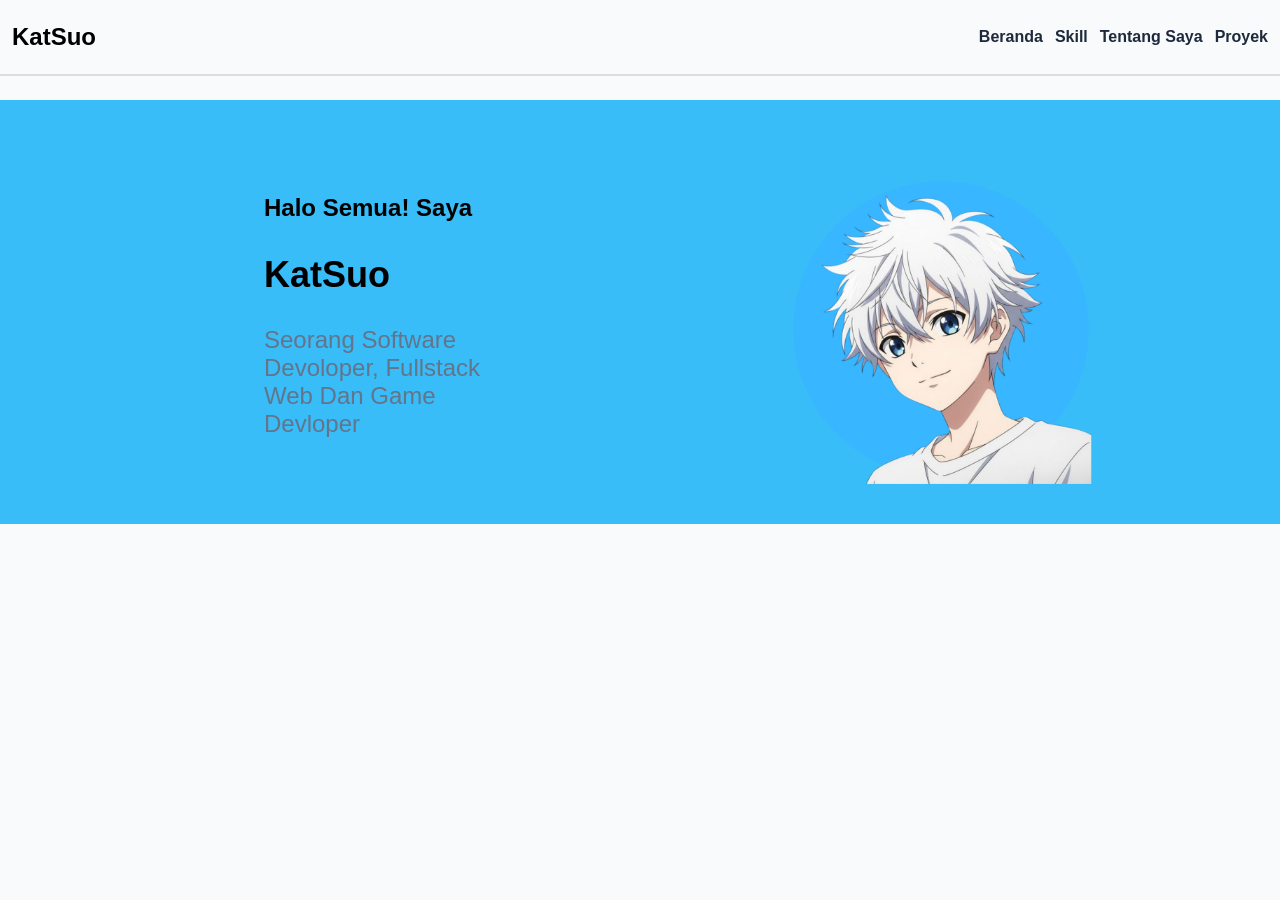
==== index.html @ 095d866b "produktif 6/4/26" ====
<!doctype html>
<html lang="en">
  <head>
    <meta charset="UTF-8" />
    <meta name="viewport" content="width=device-width, initial-scale=1.0" />
    <title>Document</title>
    <link rel="stylesheet" href="CSS/style.css" />
  </head>
  <body>
    <nav>
      <section class="nametitle">KatSuo</section>
      <ul>
        <li id="home-btn">Beranda</li>
        <li id="skill-btn">Skill</li>
        <li id="about-btn">Tentang Saya</li>
        <li id="project-btn">Proyek</li>
      </ul>
    </nav>
    <div id="page-1">
      <div class="container">
        <section class="bd1">
          <h4>Halo Semua! Saya</h4>
          <h1>KatSuo</h1>
          <p>Seorang Software Devoloper, Fullstack Web Dan Game Devloper</p>
        </section>
        <section class="bd1">
          <img src="Images/Profile.png" alt="photo" class="gambar1" />
        </section>
      </div>
    </div>

    <div id="page-2" class="hidden">
      <div class="container2">
        <section class="title"><h3>Saya menguasai beberapa bahasa pemoggraman, framework dan Software sebagi berikut</h3></section>
        <div class="container-card">
          <div class="card"></div>
          <div class="card"></div>
          <div class="card"></div>
          <div class="card"></div>
          <div class="card"></div>
          <div class="card"></div>
        </div>
      </div>
    </div>
    <div id="page-3" class="hidden">
      <div class="container">halo about</div>
    </div>
    <div id="page-4" class="hidden">
      <div class="container">halo project</div>
    </div>

    <script src="scripts/main.js"></script>
  </body>
</html>
---- CSS/style.css ----
html,
body {
  margin: 0px;
  font-family: Arial, Helvetica, sans-serif;
  padding: 0px;
  box-sizing: border-box;
  -webkit-user-drag: none;
  background-color: var(--bg);
  scrollbar-width: none;
}

:root {
  --bg: #f8fafc;
  --primary: #38bdf8;
  --accent: #0369a1;
  --text: #1e293b;
  --subtext: #64748b;
}

nav {
  display: flex;
  text-align: center;
  gap: 12px;
  justify-content: space-between;
  width: 100;
  align-items: center;
  height: 50px;
  background-color: transparent;
  border-bottom: 2px solid #ddd;
  cursor: pointer;
  user-select: none;
  padding: 12px;
  font-weight: bold;
  position: sticky;
}
nav li:hover {
  color: var(--accent);
}
li {
  list-style: none;
  color: var(--text);
}

.halo {
  text-decoration: dotted;
}
.container {
  background-color: var(--primary);
  display: flex;
  align-items: center;
  padding: 12px;
  margin: 24px auto;
  height: 400px;
  justify-content: space-evenly;
}
.container2 {
  background-color: var(--primary);
  padding: 12px;
  margin: 24px auto;
  height: 400px;
  width: auto;
}
.gambar1 {
  width: 350px;
}
p {
  color: var(--subtext);
}
.bd1 {
  font-size: 1.5em;
  max-width: 250px;
}
ul {
  display: flex;
  text-align: center;
  gap: 12px;
}
.nametitle {
  font-size: 1.5em;
}
.hidden {
  display: none;
}
.card {
  width: 150px;
  height: 150px;
  background-color: black;
  border-radius: 5px;
  margin: 12px;
}
.container-card {
  display: flex;
  flex-wrap: wrap;
  justify-content: space-evenly;
}
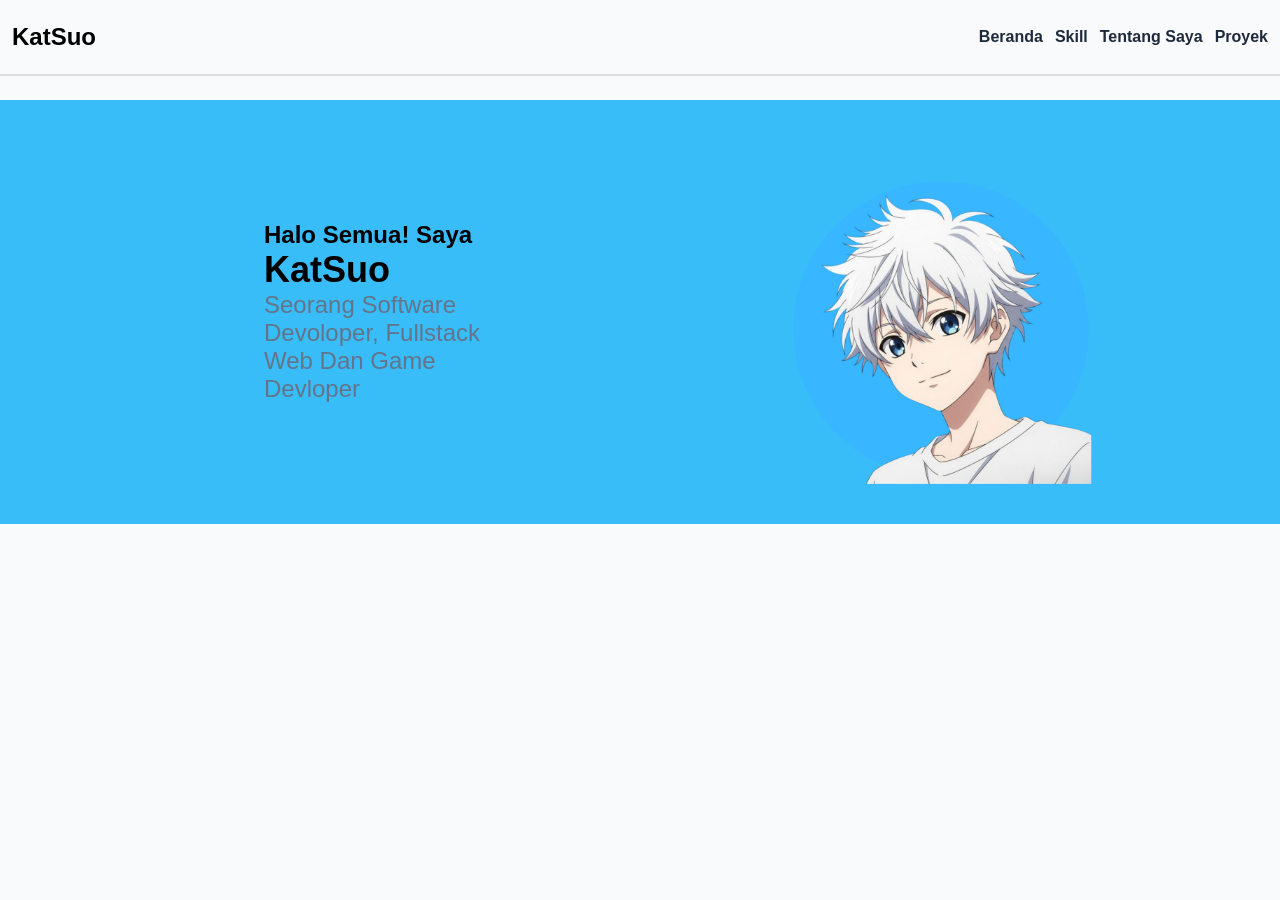
==== commit 8ab5b30d: "." ====
--- a/index.html
+++ b/index.html
@@ -3,8 +3,8 @@
   <head>
     <meta charset="UTF-8" />
     <meta name="viewport" content="width=device-width, initial-scale=1.0" />
-    <title>Document</title>
-    <link rel="stylesheet" href="CSS/style.css" />
+    <title>My Potofolio KatSuo</title>
+    <link rel="stylesheet" href="CSS/style.css?v-1" />
   </head>
   <body>
     <nav>
@@ -31,14 +31,37 @@
 
     <div id="page-2" class="hidden">
       <div class="container2">
-        <section class="title"><h3>Saya menguasai beberapa bahasa pemoggraman, framework dan Software sebagi berikut</h3></section>
+        <section class="title">
+          <h3>
+            Saya menguasai beberapa bahasa pemoggraman, framework dan Software
+            sebagi berikut
+          </h3>
+        </section>
         <div class="container-card">
-          <div class="card"></div>
-          <div class="card"></div>
-          <div class="card"></div>
-          <div class="card"></div>
-          <div class="card"></div>
-          <div class="card"></div>
+          <div class="card">
+            <img src="https://i.pinimgproxy.com/?url=aHR0cHM6Ly9jZG4taWNvbnMtcG5nLmZsYXRpY29uLmNvbS8yNTYvNTk2OC81OTY4MjkyLnBuZw==&ts=1780570658&sig=3657f20b73f4a9713983bc40563144dab757fde69e189cd96ae3c66eac37f19b" alt="icon">
+            <h5>JavaScript</h5>
+          </div>
+          <div class="card">
+            <img src="https://i.pinimgproxy.com/?url=aHR0cHM6Ly9jZG4taWNvbnMtcG5nLmZsYXRpY29uLmNvbS8yNTYvNTk2OC81OTY4MzMyLnBuZw==&ts=1780571214&sig=c5bdb4c6d1a3859d85bc7f007c9751abd2b09c0aa798463f2383268f1c40505c" alt="icon">
+            <h5>PHP</h5>
+          </div>
+          <div class="card">
+            <img src="https://raw.githubusercontent.com/laravel/art/d5f5e725c27f877ed032225fe0b00afee9337d0f/laravel-logo.svg" alt="icon" srcset="">
+            <h5>Laravel</h5>
+          </div>
+          <div class="card">
+            <img src="https://godotengine.org/assets/press/icon_color.png" alt="icon">
+            <h5>GODOT</h5>
+          </div>
+          <div class="card">
+            <img src="https://img.icons8.com/?size=100&id=3tC9EQumUAuq&format=png&color=000000" alt="icon">
+            <h5>GitHub</h5>
+          </div>
+          <div class="card">
+            <img src="https://img.icons8.com/?size=100&id=FQlr_bFSqEdG&format=png&color=000000" alt="icon">
+            <h5>Node JS</h5>
+          </div>
         </div>
       </div>
     </div>
--- a/CSS/style.css
+++ b/CSS/style.css
@@ -7,6 +7,10 @@
   -webkit-user-drag: none;
   background-color: var(--bg);
   scrollbar-width: none;
+}
+*{
+  padding: 0px;
+  margin: 0px;
 }
 
 :root {
@@ -84,12 +88,17 @@
 .card {
   width: 150px;
   height: 150px;
-  background-color: black;
+  background-color: transparent;
   border-radius: 5px;
   margin: 12px;
+  padding-top: 0px;
+  text-align: center;
 }
 .container-card {
   display: flex;
   flex-wrap: wrap;
   justify-content: space-evenly;
 }
+img{
+  width: 85%;
+}
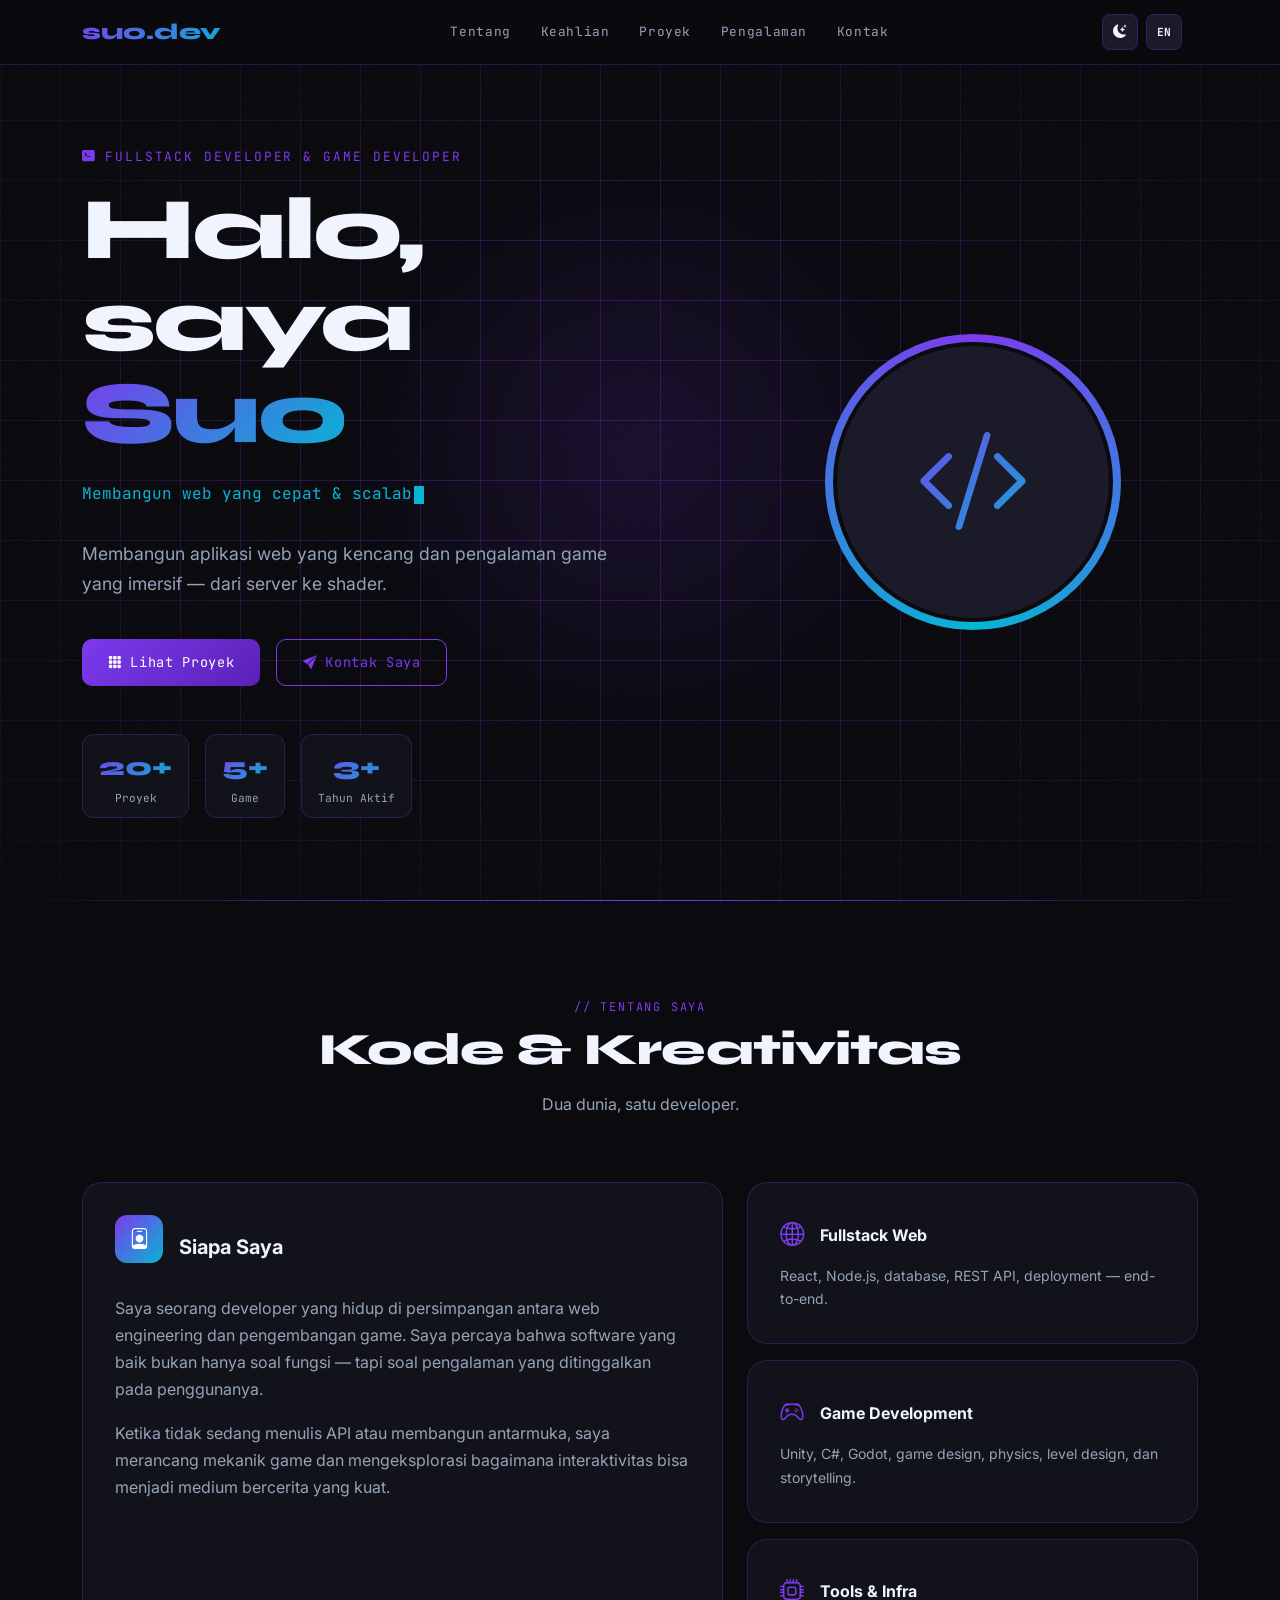
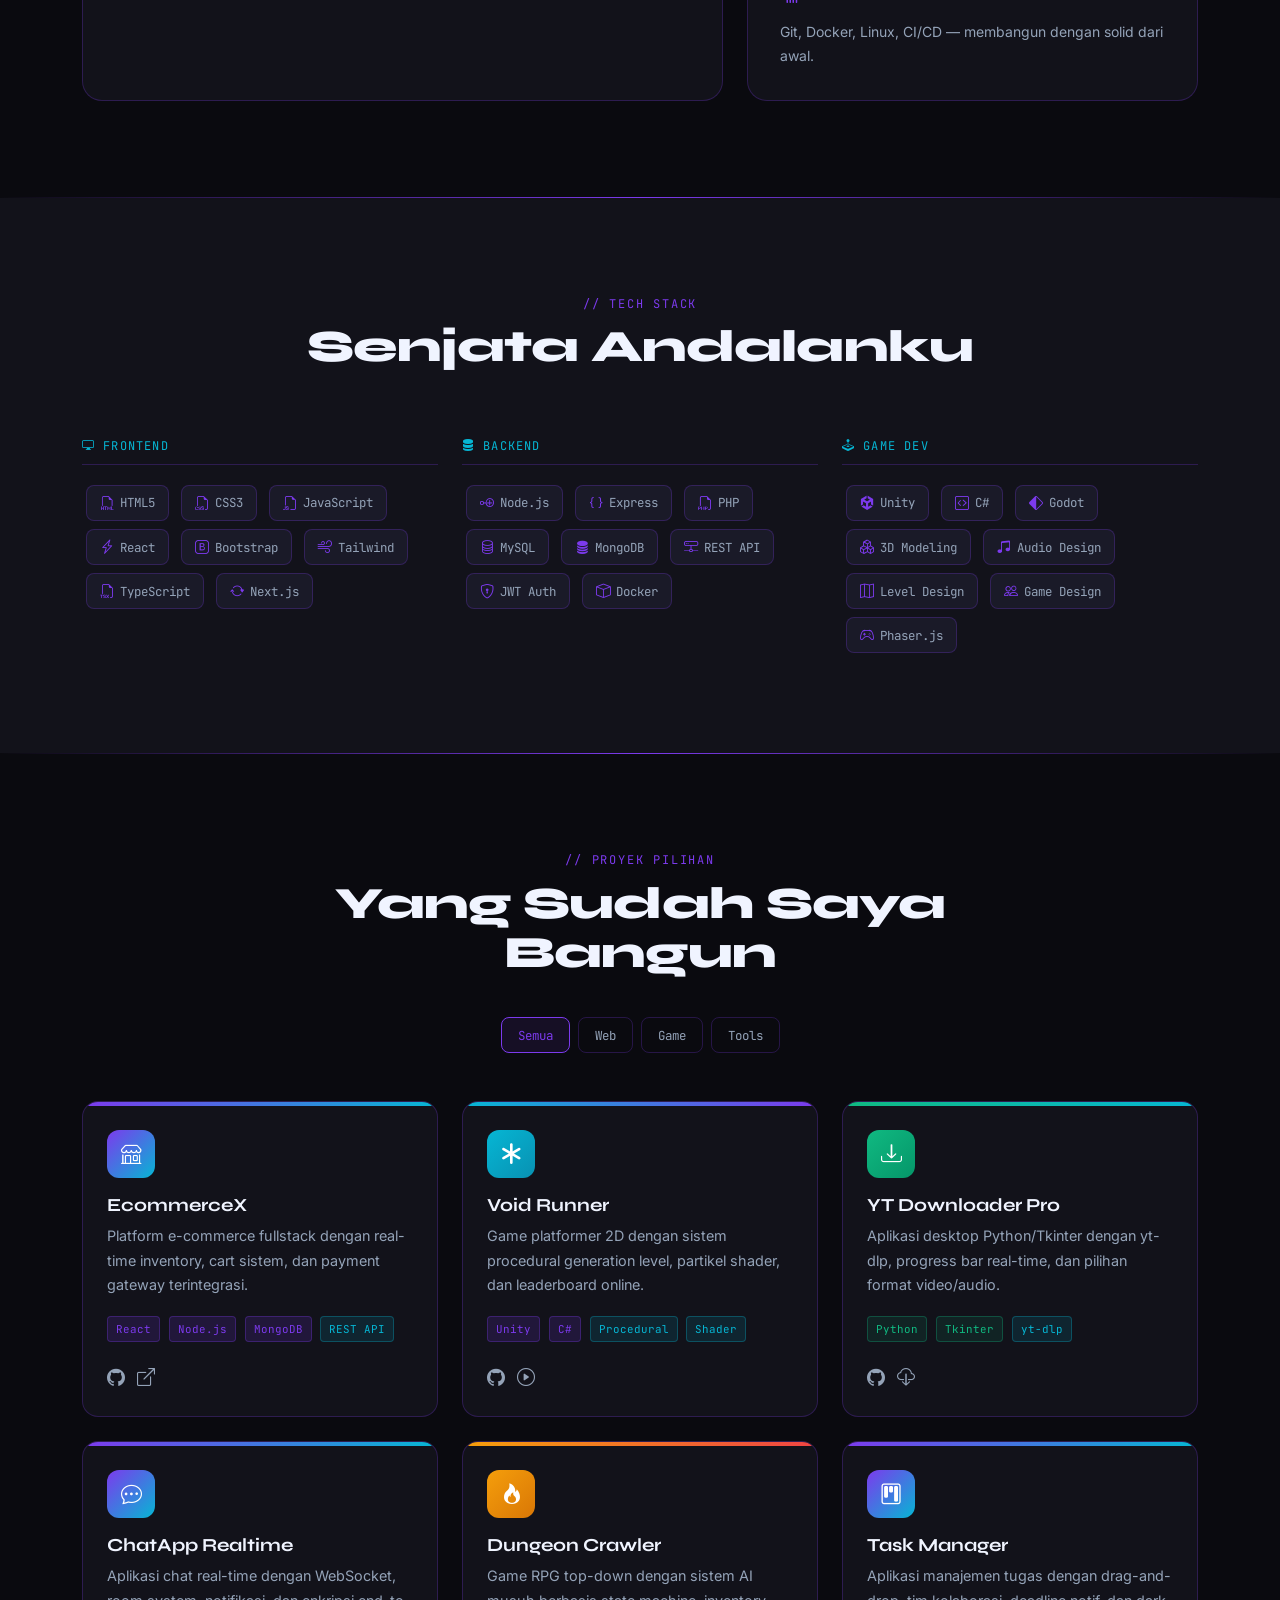
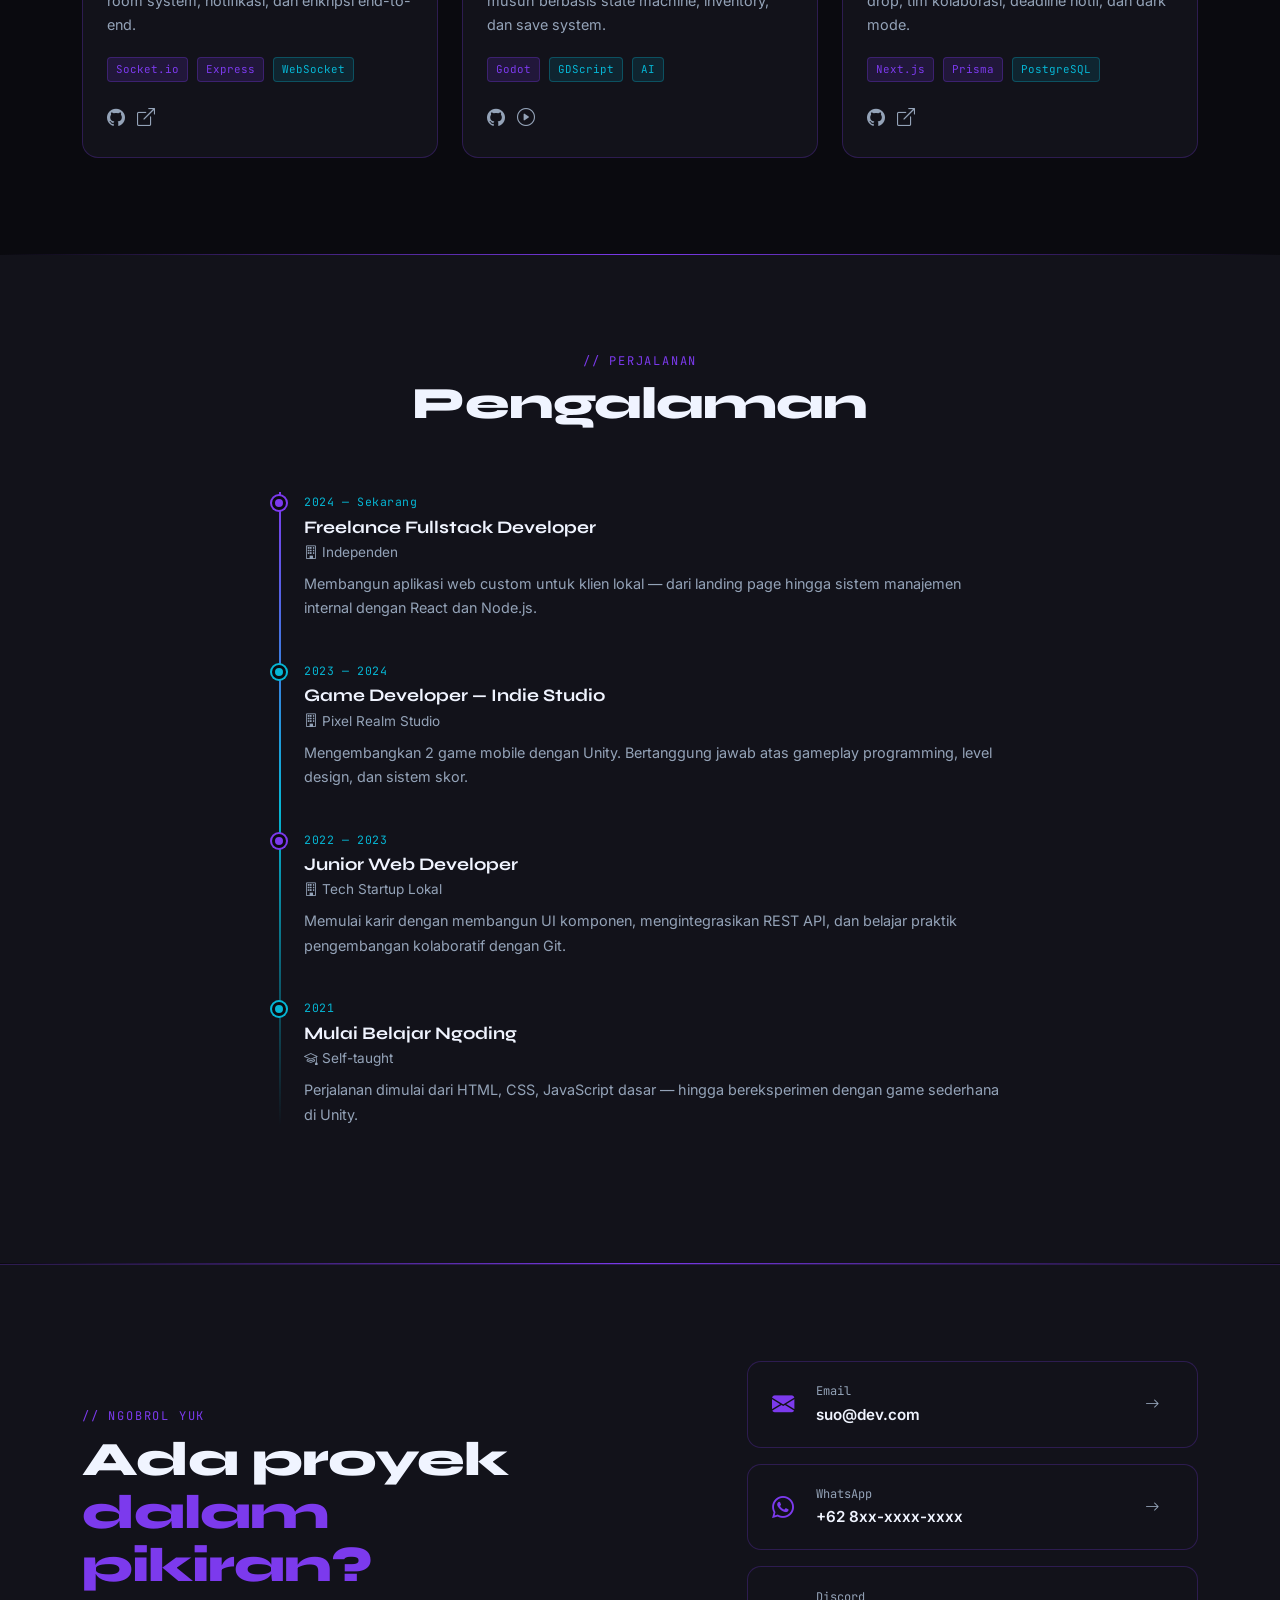
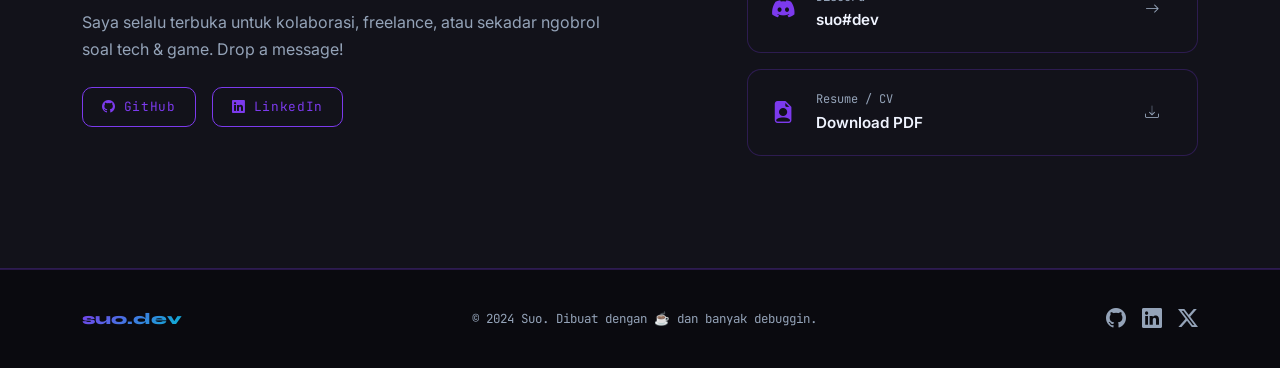
==== commit 7c6a2538: "Update index.html" ====
--- a/index.html
+++ b/index.html
@@ -1,77 +1,1184 @@
-<!doctype html>
-<html lang="en">
-  <head>
-    <meta charset="UTF-8" />
-    <meta name="viewport" content="width=device-width, initial-scale=1.0" />
-    <title>My Potofolio KatSuo</title>
-    <link rel="stylesheet" href="CSS/style.css?v-1" />
-  </head>
-  <body>
-    <nav>
-      <section class="nametitle">KatSuo</section>
-      <ul>
-        <li id="home-btn">Beranda</li>
-        <li id="skill-btn">Skill</li>
-        <li id="about-btn">Tentang Saya</li>
-        <li id="project-btn">Proyek</li>
+<!DOCTYPE html>
+<html lang="id" data-bs-theme="dark" data-lang="id">
+<head>
+  <meta charset="UTF-8" />
+  <meta name="viewport" content="width=device-width, initial-scale=1.0"/>
+  <title>Suo — Fullstack & Game Dev</title>
+
+  <!-- Bootstrap 5.3 -->
+  <link href="https://cdn.jsdelivr.net/npm/bootstrap@5.3.3/dist/css/bootstrap.min.css" rel="stylesheet"/>
+  <!-- Bootstrap Icons -->
+  <link href="https://cdn.jsdelivr.net/npm/bootstrap-icons@1.11.3/font/bootstrap-icons.min.css" rel="stylesheet"/>
+  <!-- Google Fonts -->
+  <link href="https://fonts.googleapis.com/css2?family=Syne:wght@400;600;700;800&family=Inter:wght@300;400;500;600&family=JetBrains+Mono:wght@400;600&display=swap" rel="stylesheet"/>
+
+  <style>
+    /* ─── Tokens ─── */
+    :root {
+      --accent: #7C3AED;
+      --accent-2: #06B6D4;
+      --font-display: 'Syne', sans-serif;
+      --font-body: 'Inter', sans-serif;
+      --font-mono: 'JetBrains Mono', monospace;
+      --transition: 0.3s ease;
+    }
+
+    /* ─── Dark Mode ─── */
+    [data-bs-theme="dark"] {
+      --bg: #0A0A0F;
+      --bg2: #12121A;
+      --bg3: #1A1A28;
+      --text: #F0F4FF;
+      --text-muted: #94A3B8;
+      --border: rgba(124, 58, 237, 0.25);
+      --card-bg: #12121A;
+      --nav-bg: rgba(10, 10, 15, 0.85);
+    }
+
+    /* ─── Light Mode ─── */
+    [data-bs-theme="light"] {
+      --bg: #F0F4FF;
+      --bg2: #E8EEFF;
+      --bg3: #FFFFFF;
+      --text: #1E1B4B;
+      --text-muted: #64748B;
+      --border: rgba(124, 58, 237, 0.2);
+      --card-bg: #FFFFFF;
+      --nav-bg: rgba(240, 244, 255, 0.9);
+    }
+
+    /* ─── Base ─── */
+    *, *::before, *::after { box-sizing: border-box; }
+    html { scroll-behavior: smooth; }
+    body {
+      font-family: var(--font-body);
+      background: var(--bg);
+      color: var(--text);
+      line-height: 1.7;
+      transition: background var(--transition), color var(--transition);
+      overflow-x: hidden;
+    }
+
+    /* ─── Scrollbar ─── */
+    ::-webkit-scrollbar { width: 6px; }
+    ::-webkit-scrollbar-track { background: var(--bg); }
+    ::-webkit-scrollbar-thumb { background: var(--accent); border-radius: 3px; }
+
+    /* ─── Noise overlay ─── */
+    body::before {
+      content: '';
+      position: fixed; inset: 0;
+      background-image: url("data:image/svg+xml,%3Csvg viewBox='0 0 256 256' xmlns='http://www.w3.org/2000/svg'%3E%3Cfilter id='noise'%3E%3CfeTurbulence type='fractalNoise' baseFrequency='0.9' numOctaves='4' stitchTiles='stitch'/%3E%3C/filter%3E%3Crect width='100%25' height='100%25' filter='url(%23noise)' opacity='0.04'/%3E%3C/svg%3E");
+      pointer-events: none; z-index: 0; opacity: 0.4;
+    }
+
+    /* ─── Navbar ─── */
+    .navbar {
+      background: var(--nav-bg) !important;
+      backdrop-filter: blur(20px);
+      -webkit-backdrop-filter: blur(20px);
+      border-bottom: 1px solid var(--border);
+      transition: background var(--transition), border-color var(--transition);
+      position: fixed; width: 100%; top: 0; z-index: 1000;
+    }
+    .navbar-brand {
+      font-family: var(--font-display);
+      font-weight: 800;
+      font-size: 1.4rem;
+      background: linear-gradient(135deg, var(--accent), var(--accent-2));
+      -webkit-background-clip: text;
+      -webkit-text-fill-color: transparent;
+      background-clip: text;
+    }
+    .nav-link {
+      font-family: var(--font-mono);
+      font-size: 0.8rem;
+      color: var(--text-muted) !important;
+      letter-spacing: 0.05em;
+      padding: 0.4rem 0.8rem !important;
+      transition: color var(--transition);
+      position: relative;
+    }
+    .nav-link::after {
+      content: '';
+      position: absolute; bottom: -2px; left: 50%; right: 50%;
+      height: 2px; background: var(--accent);
+      transition: left var(--transition), right var(--transition);
+    }
+    .nav-link:hover { color: var(--text) !important; }
+    .nav-link:hover::after { left: 0.8rem; right: 0.8rem; }
+
+    /* ─── Control Buttons (theme + lang) ─── */
+    .ctrl-btn {
+      background: var(--bg3);
+      border: 1px solid var(--border);
+      color: var(--text);
+      border-radius: 8px;
+      width: 36px; height: 36px;
+      display: flex; align-items: center; justify-content: center;
+      cursor: pointer;
+      transition: all var(--transition);
+      font-size: 0.85rem;
+      font-family: var(--font-mono);
+    }
+    .ctrl-btn:hover { border-color: var(--accent); color: var(--accent); }
+
+    /* ─── Hero ─── */
+    .hero {
+      min-height: 100vh;
+      display: flex; align-items: center;
+      position: relative; overflow: hidden;
+      padding: 8rem 0 4rem;
+    }
+    .hero-grid {
+      position: absolute; inset: 0;
+      background-image:
+        linear-gradient(var(--border) 1px, transparent 1px),
+        linear-gradient(90deg, var(--border) 1px, transparent 1px);
+      background-size: 60px 60px;
+      mask-image: radial-gradient(ellipse 80% 80% at 50% 50%, black 30%, transparent 100%);
+      -webkit-mask-image: radial-gradient(ellipse 80% 80% at 50% 50%, black 30%, transparent 100%);
+    }
+    .hero-glow {
+      position: absolute;
+      width: 600px; height: 600px;
+      background: radial-gradient(circle, rgba(124,58,237,0.15) 0%, transparent 70%);
+      top: 50%; left: 50%;
+      transform: translate(-50%, -50%);
+      pointer-events: none;
+    }
+    .hero-eyebrow {
+      font-family: var(--font-mono);
+      font-size: 0.8rem;
+      color: var(--accent);
+      letter-spacing: 0.15em;
+      text-transform: uppercase;
+      margin-bottom: 1rem;
+    }
+    .hero-title {
+      font-family: var(--font-display);
+      font-size: clamp(2.8rem, 7vw, 5.5rem);
+      font-weight: 800;
+      line-height: 1.05;
+      letter-spacing: -0.03em;
+      margin-bottom: 1.2rem;
+    }
+    .hero-title .highlight {
+      background: linear-gradient(135deg, var(--accent), var(--accent-2));
+      -webkit-background-clip: text;
+      -webkit-text-fill-color: transparent;
+      background-clip: text;
+    }
+    .hero-terminal {
+      font-family: var(--font-mono);
+      font-size: clamp(0.85rem, 2vw, 1rem);
+      color: var(--accent-2);
+      margin-bottom: 2rem;
+      min-height: 1.6em;
+    }
+    .cursor {
+      display: inline-block;
+      width: 10px; height: 1.1em;
+      background: var(--accent-2);
+      vertical-align: text-bottom;
+      animation: blink 1s step-end infinite;
+      margin-left: 2px;
+    }
+    @keyframes blink { 0%,100%{opacity:1} 50%{opacity:0} }
+
+    .hero-desc {
+      color: var(--text-muted);
+      font-size: 1.1rem;
+      max-width: 540px;
+      margin-bottom: 2.5rem;
+    }
+    .hero-avatar {
+      position: relative;
+      width: 280px; height: 280px;
+      margin: 0 auto;
+    }
+    .hero-avatar .avatar-ring {
+      position: absolute; inset: -8px;
+      border-radius: 50%;
+      background: conic-gradient(var(--accent), var(--accent-2), var(--accent));
+      animation: spin 6s linear infinite;
+    }
+    @keyframes spin { to { transform: rotate(360deg); } }
+    .hero-avatar .avatar-inner {
+      position: relative; z-index: 1;
+      width: 100%; height: 100%;
+      border-radius: 50%;
+      background: var(--bg3);
+      border: 4px solid var(--bg);
+      display: flex; align-items: center; justify-content: center;
+      overflow: hidden;
+    }
+    .hero-avatar .avatar-inner i {
+      font-size: 7rem;
+      background: linear-gradient(135deg, var(--accent), var(--accent-2));
+      -webkit-background-clip: text;
+      -webkit-text-fill-color: transparent;
+      background-clip: text;
+    }
+
+    /* ─── Stat Badges ─── */
+    .stat-badge {
+      background: var(--card-bg);
+      border: 1px solid var(--border);
+      border-radius: 12px;
+      padding: 0.6rem 1rem;
+      text-align: center;
+      transition: border-color var(--transition);
+    }
+    .stat-badge:hover { border-color: var(--accent); }
+    .stat-badge .num {
+      font-family: var(--font-display);
+      font-size: 1.6rem;
+      font-weight: 800;
+      background: linear-gradient(135deg, var(--accent), var(--accent-2));
+      -webkit-background-clip: text;
+      -webkit-text-fill-color: transparent;
+      background-clip: text;
+    }
+    .stat-badge .label {
+      font-size: 0.7rem;
+      color: var(--text-muted);
+      font-family: var(--font-mono);
+    }
+
+    /* ─── Section Headers ─── */
+    .section-eyebrow {
+      font-family: var(--font-mono);
+      font-size: 0.75rem;
+      letter-spacing: 0.15em;
+      text-transform: uppercase;
+      color: var(--accent);
+      margin-bottom: 0.5rem;
+    }
+    .section-title {
+      font-family: var(--font-display);
+      font-size: clamp(1.8rem, 4vw, 2.8rem);
+      font-weight: 800;
+      line-height: 1.1;
+      margin-bottom: 1rem;
+      letter-spacing: -0.02em;
+    }
+
+    /* ─── About ─── */
+    section { padding: 6rem 0; }
+    .about-card {
+      background: var(--card-bg);
+      border: 1px solid var(--border);
+      border-radius: 20px;
+      padding: 2rem;
+      transition: border-color var(--transition), transform var(--transition);
+    }
+    .about-card:hover { border-color: var(--accent); transform: translateY(-2px); }
+
+    /* ─── Skills ─── */
+    .skill-group-title {
+      font-family: var(--font-mono);
+      font-size: 0.75rem;
+      letter-spacing: 0.1em;
+      text-transform: uppercase;
+      color: var(--accent-2);
+      margin-bottom: 1rem;
+      padding-bottom: 0.5rem;
+      border-bottom: 1px solid var(--border);
+    }
+    .skill-chip {
+      display: inline-flex; align-items: center; gap: 0.4rem;
+      background: var(--bg3);
+      border: 1px solid var(--border);
+      border-radius: 8px;
+      padding: 0.3rem 0.8rem;
+      font-family: var(--font-mono);
+      font-size: 0.78rem;
+      color: var(--text-muted);
+      margin: 0.25rem;
+      transition: all var(--transition);
+      cursor: default;
+    }
+    .skill-chip:hover {
+      border-color: var(--accent);
+      color: var(--text);
+      transform: translateY(-2px);
+    }
+    .skill-chip i { color: var(--accent); font-size: 0.9rem; }
+
+    /* ─── Projects ─── */
+    .project-card {
+      background: var(--card-bg);
+      border: 1px solid var(--border);
+      border-radius: 16px;
+      overflow: hidden;
+      transition: all 0.35s ease;
+      height: 100%;
+    }
+    .project-card:hover { border-color: var(--accent); transform: translateY(-6px); box-shadow: 0 20px 60px rgba(124,58,237,0.15); }
+    .project-card .card-header-band {
+      height: 4px;
+      background: linear-gradient(90deg, var(--accent), var(--accent-2));
+    }
+    .project-card .card-body { padding: 1.5rem; }
+    .project-tag {
+      display: inline-block;
+      font-family: var(--font-mono);
+      font-size: 0.68rem;
+      background: rgba(124,58,237,0.15);
+      color: var(--accent);
+      border: 1px solid rgba(124,58,237,0.3);
+      border-radius: 4px;
+      padding: 0.15rem 0.5rem;
+      margin-right: 0.3rem; margin-bottom: 0.3rem;
+    }
+    .project-tag.cyan {
+      background: rgba(6,182,212,0.12);
+      color: var(--accent-2);
+      border-color: rgba(6,182,212,0.3);
+    }
+    .project-icon {
+      width: 48px; height: 48px;
+      border-radius: 12px;
+      background: linear-gradient(135deg, var(--accent), var(--accent-2));
+      display: flex; align-items: center; justify-content: center;
+      font-size: 1.3rem; color: #fff;
+      margin-bottom: 1rem;
+    }
+    .project-title {
+      font-family: var(--font-display);
+      font-size: 1.15rem;
+      font-weight: 700;
+      margin-bottom: 0.5rem;
+    }
+    .project-desc {
+      color: var(--text-muted);
+      font-size: 0.9rem;
+      margin-bottom: 1rem;
+    }
+    .project-links a {
+      color: var(--text-muted);
+      font-size: 1.1rem;
+      margin-right: 0.5rem;
+      transition: color var(--transition);
+    }
+    .project-links a:hover { color: var(--accent); }
+
+    /* ─── Experience ─── */
+    .timeline { position: relative; padding-left: 2rem; }
+    .timeline::before {
+      content: '';
+      position: absolute; left: 7px; top: 0; bottom: 0;
+      width: 2px;
+      background: linear-gradient(to bottom, var(--accent), var(--accent-2), transparent);
+    }
+    .timeline-item { position: relative; margin-bottom: 2.5rem; }
+    .timeline-dot {
+      position: absolute; left: -2rem; top: 4px;
+      width: 14px; height: 14px;
+      border-radius: 50%;
+      background: var(--accent);
+      border: 3px solid var(--bg);
+      box-shadow: 0 0 0 2px var(--accent);
+    }
+    .timeline-date {
+      font-family: var(--font-mono);
+      font-size: 0.72rem;
+      color: var(--accent-2);
+      letter-spacing: 0.05em;
+      margin-bottom: 0.3rem;
+    }
+    .timeline-role {
+      font-family: var(--font-display);
+      font-size: 1.1rem;
+      font-weight: 700;
+      margin-bottom: 0.2rem;
+    }
+    .timeline-company {
+      font-size: 0.85rem;
+      color: var(--text-muted);
+      margin-bottom: 0.5rem;
+    }
+    .timeline-desc {
+      font-size: 0.9rem;
+      color: var(--text-muted);
+    }
+
+    /* ─── Contact ─── */
+    .contact-section {
+      background: var(--bg2);
+      border-top: 1px solid var(--border);
+      border-bottom: 1px solid var(--border);
+    }
+    .contact-link {
+      display: flex; align-items: center; gap: 1rem;
+      background: var(--card-bg);
+      border: 1px solid var(--border);
+      border-radius: 14px;
+      padding: 1.2rem 1.5rem;
+      text-decoration: none;
+      color: var(--text);
+      transition: all var(--transition);
+      margin-bottom: 1rem;
+    }
+    .contact-link:hover { border-color: var(--accent); transform: translateX(6px); color: var(--text); }
+    .contact-link i { font-size: 1.4rem; color: var(--accent); width: 28px; }
+    .contact-link .link-label { font-size: 0.75rem; color: var(--text-muted); font-family: var(--font-mono); }
+    .contact-link .link-value { font-weight: 600; font-size: 0.95rem; }
+
+    .cta-mega {
+      font-family: var(--font-display);
+      font-size: clamp(1.6rem, 4vw, 3rem);
+      font-weight: 800;
+      line-height: 1.1;
+      letter-spacing: -0.02em;
+    }
+
+    /* ─── Footer ─── */
+    footer {
+      background: var(--bg);
+      border-top: 1px solid var(--border);
+      padding: 2rem 0;
+      font-family: var(--font-mono);
+      font-size: 0.78rem;
+      color: var(--text-muted);
+    }
+
+    /* ─── Buttons ─── */
+    .btn-accent {
+      background: linear-gradient(135deg, var(--accent), #5B21B6);
+      border: none;
+      color: #fff;
+      font-family: var(--font-mono);
+      font-size: 0.85rem;
+      padding: 0.7rem 1.6rem;
+      border-radius: 10px;
+      letter-spacing: 0.05em;
+      transition: all var(--transition);
+      text-decoration: none;
+      display: inline-flex; align-items: center; gap: 0.5rem;
+    }
+    .btn-accent:hover { transform: translateY(-2px); box-shadow: 0 8px 30px rgba(124,58,237,0.4); color: #fff; }
+    .btn-outline-accent {
+      background: transparent;
+      border: 1px solid var(--accent);
+      color: var(--accent);
+      font-family: var(--font-mono);
+      font-size: 0.85rem;
+      padding: 0.7rem 1.6rem;
+      border-radius: 10px;
+      letter-spacing: 0.05em;
+      transition: all var(--transition);
+      text-decoration: none;
+      display: inline-flex; align-items: center; gap: 0.5rem;
+    }
+    .btn-outline-accent:hover { background: rgba(124,58,237,0.1); color: var(--accent); transform: translateY(-2px); }
+
+    /* ─── Navbar toggler ─── */
+    .navbar-toggler { border-color: var(--border) !important; }
+    .navbar-toggler-icon {
+      background-image: url("data:image/svg+xml,%3csvg xmlns='http://www.w3.org/2000/svg' viewBox='0 0 30 30'%3e%3cpath stroke='%237C3AED' stroke-linecap='round' stroke-miterlimit='10' stroke-width='2' d='M4 7h22M4 15h22M4 23h22'/%3e%3c/svg%3e") !important;
+    }
+
+    /* ─── Back to top ─── */
+    #backToTop {
+      position: fixed; bottom: 2rem; right: 2rem;
+      width: 44px; height: 44px;
+      background: linear-gradient(135deg, var(--accent), var(--accent-2));
+      border: none; border-radius: 12px;
+      color: #fff; font-size: 1.2rem;
+      display: none; align-items: center; justify-content: center;
+      cursor: pointer; z-index: 999;
+      transition: all var(--transition);
+      box-shadow: 0 4px 20px rgba(124,58,237,0.4);
+    }
+    #backToTop:hover { transform: translateY(-3px); }
+    #backToTop.show { display: flex; }
+
+    /* ─── Filter Buttons ─── */
+    .filter-btn {
+      font-family: var(--font-mono);
+      font-size: 0.78rem;
+      padding: 0.4rem 1rem;
+      border-radius: 8px;
+      border: 1px solid var(--border);
+      background: transparent;
+      color: var(--text-muted);
+      cursor: pointer;
+      transition: all var(--transition);
+    }
+    .filter-btn.active, .filter-btn:hover {
+      border-color: var(--accent);
+      color: var(--accent);
+      background: rgba(124,58,237,0.1);
+    }
+
+    /* ─── Misc ─── */
+    .text-accent { color: var(--accent) !important; }
+    .text-muted-custom { color: var(--text-muted); }
+    .border-accent { border-color: var(--accent) !important; }
+    .section-divider {
+      height: 1px;
+      background: linear-gradient(90deg, transparent, var(--accent), transparent);
+      margin: 0;
+    }
+
+    @media (max-width: 768px) {
+      .hero { padding: 7rem 0 3rem; }
+      .hero-avatar { width: 200px; height: 200px; }
+      .hero-avatar .avatar-inner i { font-size: 5rem; }
+      section { padding: 4rem 0; }
+      .timeline { padding-left: 1.5rem; }
+    }
+  </style>
+</head>
+<body>
+
+<!-- ─── NAVBAR ─── -->
+<nav class="navbar navbar-expand-lg">
+  <div class="container">
+    <a class="navbar-brand" href="#home">suo.dev</a>
+    <div class="d-flex gap-2 align-items-center ms-auto me-3 order-lg-last">
+      <button class="ctrl-btn" id="themeToggle" title="Toggle theme">
+        <i class="bi bi-moon-stars-fill" id="themeIcon"></i>
+      </button>
+      <button class="ctrl-btn" id="langToggle" title="Toggle language" style="font-size:0.7rem;font-weight:700;letter-spacing:0">
+        <span id="langLabel">EN</span>
+      </button>
+    </div>
+    <button class="navbar-toggler border-0" type="button" data-bs-toggle="collapse" data-bs-target="#navMenu">
+      <span class="navbar-toggler-icon"></span>
+    </button>
+    <div class="collapse navbar-collapse" id="navMenu">
+      <ul class="navbar-nav mx-auto gap-1">
+        <li class="nav-item"><a class="nav-link" href="#about" data-i18n="nav.about">Tentang</a></li>
+        <li class="nav-item"><a class="nav-link" href="#skills" data-i18n="nav.skills">Keahlian</a></li>
+        <li class="nav-item"><a class="nav-link" href="#projects" data-i18n="nav.projects">Proyek</a></li>
+        <li class="nav-item"><a class="nav-link" href="#experience" data-i18n="nav.experience">Pengalaman</a></li>
+        <li class="nav-item"><a class="nav-link" href="#contact" data-i18n="nav.contact">Kontak</a></li>
       </ul>
-    </nav>
-    <div id="page-1">
-      <div class="container">
-        <section class="bd1">
-          <h4>Halo Semua! Saya</h4>
-          <h1>KatSuo</h1>
-          <p>Seorang Software Devoloper, Fullstack Web Dan Game Devloper</p>
-        </section>
-        <section class="bd1">
-          <img src="Images/Profile.png" alt="photo" class="gambar1" />
-        </section>
-      </div>
-    </div>
-
-    <div id="page-2" class="hidden">
-      <div class="container2">
-        <section class="title">
-          <h3>
-            Saya menguasai beberapa bahasa pemoggraman, framework dan Software
-            sebagi berikut
-          </h3>
-        </section>
-        <div class="container-card">
-          <div class="card">
-            <img src="https://i.pinimgproxy.com/?url=aHR0cHM6Ly9jZG4taWNvbnMtcG5nLmZsYXRpY29uLmNvbS8yNTYvNTk2OC81OTY4MjkyLnBuZw==&ts=1780570658&sig=3657f20b73f4a9713983bc40563144dab757fde69e189cd96ae3c66eac37f19b" alt="icon">
-            <h5>JavaScript</h5>
-          </div>
-          <div class="card">
-            <img src="https://i.pinimgproxy.com/?url=aHR0cHM6Ly9jZG4taWNvbnMtcG5nLmZsYXRpY29uLmNvbS8yNTYvNTk2OC81OTY4MzMyLnBuZw==&ts=1780571214&sig=c5bdb4c6d1a3859d85bc7f007c9751abd2b09c0aa798463f2383268f1c40505c" alt="icon">
-            <h5>PHP</h5>
-          </div>
-          <div class="card">
-            <img src="https://raw.githubusercontent.com/laravel/art/d5f5e725c27f877ed032225fe0b00afee9337d0f/laravel-logo.svg" alt="icon" srcset="">
-            <h5>Laravel</h5>
-          </div>
-          <div class="card">
-            <img src="https://godotengine.org/assets/press/icon_color.png" alt="icon">
-            <h5>GODOT</h5>
-          </div>
-          <div class="card">
-            <img src="https://img.icons8.com/?size=100&id=3tC9EQumUAuq&format=png&color=000000" alt="icon">
-            <h5>GitHub</h5>
-          </div>
-          <div class="card">
-            <img src="https://img.icons8.com/?size=100&id=FQlr_bFSqEdG&format=png&color=000000" alt="icon">
-            <h5>Node JS</h5>
-          </div>
-        </div>
-      </div>
-    </div>
-    <div id="page-3" class="hidden">
-      <div class="container">halo about</div>
-    </div>
-    <div id="page-4" class="hidden">
-      <div class="container">halo project</div>
-    </div>
-
-    <script src="scripts/main.js"></script>
-  </body>
+    </div>
+  </div>
+</nav>
+
+<!-- ─── HERO ─── -->
+<section id="home" class="hero">
+  <div class="hero-grid"></div>
+  <div class="hero-glow"></div>
+  <div class="container position-relative" style="z-index:1">
+    <div class="row align-items-center gy-5">
+      <div class="col-lg-7">
+        <p class="hero-eyebrow">
+          <i class="bi bi-terminal-fill me-2"></i><span data-i18n="hero.eyebrow">Fullstack Developer & Game Developer</span>
+        </p>
+        <h1 class="hero-title">
+          <span data-i18n="hero.greeting">Halo, saya</span><br>
+          <span class="highlight">Suo</span>
+        </h1>
+        <p class="hero-terminal">
+          <span id="typewriterText"></span><span class="cursor"></span>
+        </p>
+        <p class="hero-desc" data-i18n="hero.desc">
+          Membangun aplikasi web yang kencang dan pengalaman game yang imersif — dari server ke shader.
+        </p>
+        <div class="d-flex flex-wrap gap-3 mb-5">
+          <a href="#projects" class="btn-accent"><i class="bi bi-grid-3x3-gap-fill"></i><span data-i18n="hero.cta1">Lihat Proyek</span></a>
+          <a href="#contact" class="btn-outline-accent"><i class="bi bi-send-fill"></i><span data-i18n="hero.cta2">Kontak Saya</span></a>
+        </div>
+        <div class="row g-3">
+          <div class="col-auto"><div class="stat-badge"><div class="num">20+</div><div class="label" data-i18n="stat.projects">Proyek</div></div></div>
+          <div class="col-auto"><div class="stat-badge"><div class="num">5+</div><div class="label" data-i18n="stat.games">Game</div></div></div>
+          <div class="col-auto"><div class="stat-badge"><div class="num">3+</div><div class="label" data-i18n="stat.years">Tahun Aktif</div></div></div>
+        </div>
+      </div>
+      <div class="col-lg-5 d-flex justify-content-center">
+        <div class="hero-avatar">
+          <div class="avatar-ring"></div>
+          <div class="avatar-inner">
+            <i class="bi bi-code-slash"></i>
+          </div>
+        </div>
+      </div>
+    </div>
+  </div>
+</section>
+
+<div class="section-divider"></div>
+
+<!-- ─── ABOUT ─── -->
+<section id="about">
+  <div class="container">
+    <div class="row justify-content-center mb-5">
+      <div class="col-lg-8 text-center">
+        <p class="section-eyebrow" data-i18n="about.eyebrow">// tentang saya</p>
+        <h2 class="section-title" data-i18n="about.title">Kode & Kreativitas</h2>
+        <p class="text-muted-custom" data-i18n="about.subtitle">Dua dunia, satu developer.</p>
+      </div>
+    </div>
+    <div class="row g-4">
+      <div class="col-lg-7">
+        <div class="about-card h-100">
+          <div class="d-flex align-items-center gap-3 mb-3">
+            <div class="project-icon"><i class="bi bi-person-badge"></i></div>
+            <h3 class="h5 mb-0 fw-bold" data-i18n="about.card1.title">Siapa Saya</h3>
+          </div>
+          <p class="text-muted-custom" data-i18n="about.card1.p1">
+            Saya seorang developer yang hidup di persimpangan antara web engineering dan pengembangan game. Saya percaya bahwa software yang baik bukan hanya soal fungsi — tapi soal pengalaman yang ditinggalkan pada penggunanya.
+          </p>
+          <p class="text-muted-custom mb-0" data-i18n="about.card1.p2">
+            Ketika tidak sedang menulis API atau membangun antarmuka, saya merancang mekanik game dan mengeksplorasi bagaimana interaktivitas bisa menjadi medium bercerita yang kuat.
+          </p>
+        </div>
+      </div>
+      <div class="col-lg-5">
+        <div class="row g-3 h-100">
+          <div class="col-12">
+            <div class="about-card">
+              <div class="d-flex align-items-center gap-3 mb-2">
+                <i class="bi bi-globe2 text-accent fs-4"></i>
+                <h4 class="h6 mb-0 fw-bold" data-i18n="about.card2.title">Fullstack Web</h4>
+              </div>
+              <p class="text-muted-custom small mb-0" data-i18n="about.card2.desc">React, Node.js, database, REST API, deployment — end-to-end.</p>
+            </div>
+          </div>
+          <div class="col-12">
+            <div class="about-card">
+              <div class="d-flex align-items-center gap-3 mb-2">
+                <i class="bi bi-controller text-accent fs-4"></i>
+                <h4 class="h6 mb-0 fw-bold" data-i18n="about.card3.title">Game Development</h4>
+              </div>
+              <p class="text-muted-custom small mb-0" data-i18n="about.card3.desc">Unity, C#, Godot, game design, physics, level design, dan storytelling.</p>
+            </div>
+          </div>
+          <div class="col-12">
+            <div class="about-card">
+              <div class="d-flex align-items-center gap-3 mb-2">
+                <i class="bi bi-cpu text-accent fs-4"></i>
+                <h4 class="h6 mb-0 fw-bold" data-i18n="about.card4.title">Tools & Infra</h4>
+              </div>
+              <p class="text-muted-custom small mb-0" data-i18n="about.card4.desc">Git, Docker, Linux, CI/CD — membangun dengan solid dari awal.</p>
+            </div>
+          </div>
+        </div>
+      </div>
+    </div>
+  </div>
+</section>
+
+<div class="section-divider"></div>
+
+<!-- ─── SKILLS ─── -->
+<section id="skills" style="background: var(--bg2)">
+  <div class="container">
+    <div class="row justify-content-center mb-5">
+      <div class="col-lg-8 text-center">
+        <p class="section-eyebrow" data-i18n="skills.eyebrow">// tech stack</p>
+        <h2 class="section-title" data-i18n="skills.title">Senjata Andalanku</h2>
+      </div>
+    </div>
+    <div class="row g-4">
+      <div class="col-lg-4">
+        <p class="skill-group-title"><i class="bi bi-display me-2"></i><span data-i18n="skills.frontend">Frontend</span></p>
+        <div>
+          <span class="skill-chip"><i class="bi bi-filetype-html"></i>HTML5</span>
+          <span class="skill-chip"><i class="bi bi-filetype-css"></i>CSS3</span>
+          <span class="skill-chip"><i class="bi bi-filetype-js"></i>JavaScript</span>
+          <span class="skill-chip"><i class="bi bi-lightning-charge"></i>React</span>
+          <span class="skill-chip"><i class="bi bi-bootstrap"></i>Bootstrap</span>
+          <span class="skill-chip"><i class="bi bi-wind"></i>Tailwind</span>
+          <span class="skill-chip"><i class="bi bi-filetype-tsx"></i>TypeScript</span>
+          <span class="skill-chip"><i class="bi bi-arrow-repeat"></i>Next.js</span>
+        </div>
+      </div>
+      <div class="col-lg-4">
+        <p class="skill-group-title"><i class="bi bi-server me-2"></i><span data-i18n="skills.backend">Backend</span></p>
+        <div>
+          <span class="skill-chip"><i class="bi bi-node-plus"></i>Node.js</span>
+          <span class="skill-chip"><i class="bi bi-braces"></i>Express</span>
+          <span class="skill-chip"><i class="bi bi-filetype-php"></i>PHP</span>
+          <span class="skill-chip"><i class="bi bi-database"></i>MySQL</span>
+          <span class="skill-chip"><i class="bi bi-database-fill"></i>MongoDB</span>
+          <span class="skill-chip"><i class="bi bi-hdd-network"></i>REST API</span>
+          <span class="skill-chip"><i class="bi bi-shield-lock"></i>JWT Auth</span>
+          <span class="skill-chip"><i class="bi bi-box"></i>Docker</span>
+        </div>
+      </div>
+      <div class="col-lg-4">
+        <p class="skill-group-title"><i class="bi bi-joystick me-2"></i><span data-i18n="skills.gamedev">Game Dev</span></p>
+        <div>
+          <span class="skill-chip"><i class="bi bi-unity"></i>Unity</span>
+          <span class="skill-chip"><i class="bi bi-code-square"></i>C#</span>
+          <span class="skill-chip"><i class="bi bi-diamond-half"></i>Godot</span>
+          <span class="skill-chip"><i class="bi bi-boxes"></i>3D Modeling</span>
+          <span class="skill-chip"><i class="bi bi-music-note-beamed"></i>Audio Design</span>
+          <span class="skill-chip"><i class="bi bi-map"></i>Level Design</span>
+          <span class="skill-chip"><i class="bi bi-people"></i>Game Design</span>
+          <span class="skill-chip"><i class="bi bi-controller"></i>Phaser.js</span>
+        </div>
+      </div>
+    </div>
+  </div>
+</section>
+
+<div class="section-divider"></div>
+
+<!-- ─── PROJECTS ─── -->
+<section id="projects">
+  <div class="container">
+    <div class="row justify-content-center mb-4">
+      <div class="col-lg-8 text-center">
+        <p class="section-eyebrow" data-i18n="projects.eyebrow">// proyek pilihan</p>
+        <h2 class="section-title" data-i18n="projects.title">Yang Sudah Saya Bangun</h2>
+      </div>
+    </div>
+    <div class="d-flex justify-content-center gap-2 flex-wrap mb-5">
+      <button class="filter-btn active" data-filter="all" data-i18n="filter.all">Semua</button>
+      <button class="filter-btn" data-filter="web" data-i18n="filter.web">Web</button>
+      <button class="filter-btn" data-filter="game" data-i18n="filter.game">Game</button>
+      <button class="filter-btn" data-filter="tool" data-i18n="filter.tool">Tools</button>
+    </div>
+    <div class="row g-4" id="projectGrid">
+
+      <!-- Project 1 -->
+      <div class="col-md-6 col-xl-4 project-item" data-category="web">
+        <div class="project-card">
+          <div class="card-header-band"></div>
+          <div class="card-body">
+            <div class="project-icon"><i class="bi bi-shop"></i></div>
+            <h3 class="project-title" data-i18n="p1.title">EcommerceX</h3>
+            <p class="project-desc" data-i18n="p1.desc">Platform e-commerce fullstack dengan real-time inventory, cart sistem, dan payment gateway terintegrasi.</p>
+            <div class="mb-3">
+              <span class="project-tag">React</span>
+              <span class="project-tag">Node.js</span>
+              <span class="project-tag">MongoDB</span>
+              <span class="project-tag cyan">REST API</span>
+            </div>
+            <div class="project-links">
+              <a href="#" title="GitHub"><i class="bi bi-github"></i></a>
+              <a href="#" title="Live Demo"><i class="bi bi-box-arrow-up-right"></i></a>
+            </div>
+          </div>
+        </div>
+      </div>
+
+      <!-- Project 2 -->
+      <div class="col-md-6 col-xl-4 project-item" data-category="game">
+        <div class="project-card">
+          <div class="card-header-band" style="background:linear-gradient(90deg,#06B6D4,#7C3AED)"></div>
+          <div class="card-body">
+            <div class="project-icon" style="background:linear-gradient(135deg,#06B6D4,#0891B2)"><i class="bi bi-asterisk"></i></div>
+            <h3 class="project-title" data-i18n="p2.title">Void Runner</h3>
+            <p class="project-desc" data-i18n="p2.desc">Game platformer 2D dengan sistem procedural generation level, partikel shader, dan leaderboard online.</p>
+            <div class="mb-3">
+              <span class="project-tag">Unity</span>
+              <span class="project-tag">C#</span>
+              <span class="project-tag cyan">Procedural</span>
+              <span class="project-tag cyan">Shader</span>
+            </div>
+            <div class="project-links">
+              <a href="#" title="GitHub"><i class="bi bi-github"></i></a>
+              <a href="#" title="Play"><i class="bi bi-play-circle"></i></a>
+            </div>
+          </div>
+        </div>
+      </div>
+
+      <!-- Project 3 -->
+      <div class="col-md-6 col-xl-4 project-item" data-category="tool">
+        <div class="project-card">
+          <div class="card-header-band" style="background:linear-gradient(90deg,#10B981,#06B6D4)"></div>
+          <div class="card-body">
+            <div class="project-icon" style="background:linear-gradient(135deg,#10B981,#059669)"><i class="bi bi-download"></i></div>
+            <h3 class="project-title" data-i18n="p3.title">YT Downloader Pro</h3>
+            <p class="project-desc" data-i18n="p3.desc">Aplikasi desktop Python/Tkinter dengan yt-dlp, progress bar real-time, dan pilihan format video/audio.</p>
+            <div class="mb-3">
+              <span class="project-tag" style="color:#10B981;border-color:rgba(16,185,129,0.3);background:rgba(16,185,129,0.1)">Python</span>
+              <span class="project-tag" style="color:#10B981;border-color:rgba(16,185,129,0.3);background:rgba(16,185,129,0.1)">Tkinter</span>
+              <span class="project-tag cyan">yt-dlp</span>
+            </div>
+            <div class="project-links">
+              <a href="#" title="GitHub"><i class="bi bi-github"></i></a>
+              <a href="#" title="Download"><i class="bi bi-cloud-download"></i></a>
+            </div>
+          </div>
+        </div>
+      </div>
+
+      <!-- Project 4 -->
+      <div class="col-md-6 col-xl-4 project-item" data-category="web">
+        <div class="project-card">
+          <div class="card-header-band"></div>
+          <div class="card-body">
+            <div class="project-icon"><i class="bi bi-chat-dots"></i></div>
+            <h3 class="project-title" data-i18n="p4.title">ChatApp Realtime</h3>
+            <p class="project-desc" data-i18n="p4.desc">Aplikasi chat real-time dengan WebSocket, room system, notifikasi, dan enkripsi end-to-end.</p>
+            <div class="mb-3">
+              <span class="project-tag">Socket.io</span>
+              <span class="project-tag">Express</span>
+              <span class="project-tag cyan">WebSocket</span>
+            </div>
+            <div class="project-links">
+              <a href="#" title="GitHub"><i class="bi bi-github"></i></a>
+              <a href="#" title="Live"><i class="bi bi-box-arrow-up-right"></i></a>
+            </div>
+          </div>
+        </div>
+      </div>
+
+      <!-- Project 5 -->
+      <div class="col-md-6 col-xl-4 project-item" data-category="game">
+        <div class="project-card">
+          <div class="card-header-band" style="background:linear-gradient(90deg,#F59E0B,#EF4444)"></div>
+          <div class="card-body">
+            <div class="project-icon" style="background:linear-gradient(135deg,#F59E0B,#D97706)"><i class="bi bi-fire"></i></div>
+            <h3 class="project-title" data-i18n="p5.title">Dungeon Crawler</h3>
+            <p class="project-desc" data-i18n="p5.desc">Game RPG top-down dengan sistem AI musuh berbasis state machine, inventory, dan save system.</p>
+            <div class="mb-3">
+              <span class="project-tag">Godot</span>
+              <span class="project-tag cyan">GDScript</span>
+              <span class="project-tag cyan">AI</span>
+            </div>
+            <div class="project-links">
+              <a href="#" title="GitHub"><i class="bi bi-github"></i></a>
+              <a href="#" title="Play"><i class="bi bi-play-circle"></i></a>
+            </div>
+          </div>
+        </div>
+      </div>
+
+      <!-- Project 6 -->
+      <div class="col-md-6 col-xl-4 project-item" data-category="web">
+        <div class="project-card">
+          <div class="card-header-band"></div>
+          <div class="card-body">
+            <div class="project-icon"><i class="bi bi-kanban"></i></div>
+            <h3 class="project-title" data-i18n="p6.title">Task Manager</h3>
+            <p class="project-desc" data-i18n="p6.desc">Aplikasi manajemen tugas dengan drag-and-drop, tim kolaborasi, deadline notif, dan dark mode.</p>
+            <div class="mb-3">
+              <span class="project-tag">Next.js</span>
+              <span class="project-tag">Prisma</span>
+              <span class="project-tag cyan">PostgreSQL</span>
+            </div>
+            <div class="project-links">
+              <a href="#" title="GitHub"><i class="bi bi-github"></i></a>
+              <a href="#" title="Live"><i class="bi bi-box-arrow-up-right"></i></a>
+            </div>
+          </div>
+        </div>
+      </div>
+
+    </div>
+  </div>
+</section>
+
+<div class="section-divider"></div>
+
+<!-- ─── EXPERIENCE ─── -->
+<section id="experience" style="background: var(--bg2)">
+  <div class="container">
+    <div class="row justify-content-center mb-5">
+      <div class="col-lg-8 text-center">
+        <p class="section-eyebrow" data-i18n="exp.eyebrow">// perjalanan</p>
+        <h2 class="section-title" data-i18n="exp.title">Pengalaman</h2>
+      </div>
+    </div>
+    <div class="row justify-content-center">
+      <div class="col-lg-8">
+        <div class="timeline">
+
+          <div class="timeline-item">
+            <div class="timeline-dot"></div>
+            <p class="timeline-date" data-i18n="exp1.date">2024 — Sekarang</p>
+            <h3 class="timeline-role" data-i18n="exp1.role">Freelance Fullstack Developer</h3>
+            <p class="timeline-company"><i class="bi bi-building me-1"></i><span data-i18n="exp1.co">Independen</span></p>
+            <p class="timeline-desc" data-i18n="exp1.desc">Membangun aplikasi web custom untuk klien lokal — dari landing page hingga sistem manajemen internal dengan React dan Node.js.</p>
+          </div>
+
+          <div class="timeline-item">
+            <div class="timeline-dot" style="background:var(--accent-2);box-shadow:0 0 0 2px var(--accent-2)"></div>
+            <p class="timeline-date" data-i18n="exp2.date">2023 — 2024</p>
+            <h3 class="timeline-role" data-i18n="exp2.role">Game Developer — Indie Studio</h3>
+            <p class="timeline-company"><i class="bi bi-building me-1"></i><span data-i18n="exp2.co">Pixel Realm Studio</span></p>
+            <p class="timeline-desc" data-i18n="exp2.desc">Mengembangkan 2 game mobile dengan Unity. Bertanggung jawab atas gameplay programming, level design, dan sistem skor.</p>
+          </div>
+
+          <div class="timeline-item">
+            <div class="timeline-dot"></div>
+            <p class="timeline-date" data-i18n="exp3.date">2022 — 2023</p>
+            <h3 class="timeline-role" data-i18n="exp3.role">Junior Web Developer</h3>
+            <p class="timeline-company"><i class="bi bi-building me-1"></i><span data-i18n="exp3.co">Tech Startup Lokal</span></p>
+            <p class="timeline-desc" data-i18n="exp3.desc">Memulai karir dengan membangun UI komponen, mengintegrasikan REST API, dan belajar praktik pengembangan kolaboratif dengan Git.</p>
+          </div>
+
+          <div class="timeline-item">
+            <div class="timeline-dot" style="background:var(--accent-2);box-shadow:0 0 0 2px var(--accent-2)"></div>
+            <p class="timeline-date" data-i18n="exp4.date">2021</p>
+            <h3 class="timeline-role" data-i18n="exp4.role">Mulai Belajar Ngoding</h3>
+            <p class="timeline-company"><i class="bi bi-mortarboard me-1"></i><span data-i18n="exp4.co">Self-taught</span></p>
+            <p class="timeline-desc" data-i18n="exp4.desc">Perjalanan dimulai dari HTML, CSS, JavaScript dasar — hingga bereksperimen dengan game sederhana di Unity.</p>
+          </div>
+
+        </div>
+      </div>
+    </div>
+  </div>
+</section>
+
+<div class="section-divider"></div>
+
+<!-- ─── CONTACT ─── -->
+<section id="contact" class="contact-section">
+  <div class="container">
+    <div class="row gy-5 align-items-center">
+      <div class="col-lg-6">
+        <p class="section-eyebrow" data-i18n="contact.eyebrow">// ngobrol yuk</p>
+        <h2 class="cta-mega mb-3">
+          <span data-i18n="contact.title1">Ada proyek</span><br>
+          <span class="text-accent" data-i18n="contact.title2">dalam pikiran?</span>
+        </h2>
+        <p class="text-muted-custom mb-4" data-i18n="contact.desc">Saya selalu terbuka untuk kolaborasi, freelance, atau sekadar ngobrol soal tech & game. Drop a message!</p>
+        <div class="d-flex gap-3 flex-wrap">
+          <a href="https://github.com" target="_blank" class="btn-outline-accent" style="font-size:0.8rem;padding:0.5rem 1.2rem">
+            <i class="bi bi-github"></i>GitHub
+          </a>
+          <a href="https://linkedin.com" target="_blank" class="btn-outline-accent" style="font-size:0.8rem;padding:0.5rem 1.2rem">
+            <i class="bi bi-linkedin"></i>LinkedIn
+          </a>
+        </div>
+      </div>
+      <div class="col-lg-5 offset-lg-1">
+        <a href="mailto:suo@dev.com" class="contact-link">
+          <i class="bi bi-envelope-fill"></i>
+          <div>
+            <div class="link-label" data-i18n="contact.email">Email</div>
+            <div class="link-value">suo@dev.com</div>
+          </div>
+          <i class="bi bi-arrow-right ms-auto" style="color:var(--text-muted);font-size:0.9rem"></i>
+        </a>
+        <a href="https://wa.me/628xxxxxxxxx" target="_blank" class="contact-link">
+          <i class="bi bi-whatsapp"></i>
+          <div>
+            <div class="link-label">WhatsApp</div>
+            <div class="link-value">+62 8xx-xxxx-xxxx</div>
+          </div>
+          <i class="bi bi-arrow-right ms-auto" style="color:var(--text-muted);font-size:0.9rem"></i>
+        </a>
+        <a href="https://discord.com" target="_blank" class="contact-link">
+          <i class="bi bi-discord"></i>
+          <div>
+            <div class="link-label">Discord</div>
+            <div class="link-value">suo#dev</div>
+          </div>
+          <i class="bi bi-arrow-right ms-auto" style="color:var(--text-muted);font-size:0.9rem"></i>
+        </a>
+        <a href="#" class="contact-link">
+          <i class="bi bi-file-earmark-person-fill"></i>
+          <div>
+            <div class="link-label" data-i18n="contact.cv">Resume / CV</div>
+            <div class="link-value" data-i18n="contact.cv.val">Download PDF</div>
+          </div>
+          <i class="bi bi-download ms-auto" style="color:var(--text-muted);font-size:0.9rem"></i>
+        </a>
+      </div>
+    </div>
+  </div>
+</section>
+
+<!-- ─── FOOTER ─── -->
+<footer>
+  <div class="container">
+    <div class="d-flex flex-column flex-md-row justify-content-between align-items-center gap-3">
+      <span style="font-family:var(--font-display);font-weight:800;font-size:1rem;background:linear-gradient(135deg,var(--accent),var(--accent-2));-webkit-background-clip:text;-webkit-text-fill-color:transparent;background-clip:text">suo.dev</span>
+      <span data-i18n="footer.copy">© 2024 Suo. Dibuat dengan ☕ dan banyak debuggin.</span>
+      <div class="d-flex gap-3">
+        <a href="https://github.com" style="color:var(--text-muted)" target="_blank"><i class="bi bi-github fs-5"></i></a>
+        <a href="https://linkedin.com" style="color:var(--text-muted)" target="_blank"><i class="bi bi-linkedin fs-5"></i></a>
+        <a href="https://twitter.com" style="color:var(--text-muted)" target="_blank"><i class="bi bi-twitter-x fs-5"></i></a>
+      </div>
+    </div>
+  </div>
+</footer>
+
+<!-- ─── BACK TO TOP ─── -->
+<button id="backToTop" title="Back to top"><i class="bi bi-chevron-up"></i></button>
+
+<!-- Bootstrap JS -->
+<script src="https://cdn.jsdelivr.net/npm/bootstrap@5.3.3/dist/js/bootstrap.bundle.min.js"></script>
+
+<script>
+// ─── i18n ───
+const translations = {
+  id: {
+    "nav.about":"Tentang","nav.skills":"Keahlian","nav.projects":"Proyek","nav.experience":"Pengalaman","nav.contact":"Kontak",
+    "hero.eyebrow":"Fullstack Developer & Game Developer",
+    "hero.greeting":"Halo, saya",
+    "hero.desc":"Membangun aplikasi web yang kencang dan pengalaman game yang imersif — dari server ke shader.",
+    "hero.cta1":"Lihat Proyek","hero.cta2":"Kontak Saya",
+    "stat.projects":"Proyek","stat.games":"Game","stat.years":"Tahun Aktif",
+    "about.eyebrow":"// tentang saya","about.title":"Kode & Kreativitas","about.subtitle":"Dua dunia, satu developer.",
+    "about.card1.title":"Siapa Saya",
+    "about.card1.p1":"Saya seorang developer yang hidup di persimpangan antara web engineering dan pengembangan game. Saya percaya bahwa software yang baik bukan hanya soal fungsi — tapi soal pengalaman yang ditinggalkan pada penggunanya.",
+    "about.card1.p2":"Ketika tidak sedang menulis API atau membangun antarmuka, saya merancang mekanik game dan mengeksplorasi bagaimana interaktivitas bisa menjadi medium bercerita yang kuat.",
+    "about.card2.title":"Fullstack Web","about.card2.desc":"React, Node.js, database, REST API, deployment — end-to-end.",
+    "about.card3.title":"Game Development","about.card3.desc":"Unity, C#, Godot, game design, physics, level design, dan storytelling.",
+    "about.card4.title":"Tools & Infra","about.card4.desc":"Git, Docker, Linux, CI/CD — membangun dengan solid dari awal.",
+    "skills.eyebrow":"// tech stack","skills.title":"Senjata Andalanku",
+    "skills.frontend":"Frontend","skills.backend":"Backend","skills.gamedev":"Game Dev",
+    "projects.eyebrow":"// proyek pilihan","projects.title":"Yang Sudah Saya Bangun",
+    "filter.all":"Semua","filter.web":"Web","filter.game":"Game","filter.tool":"Tools",
+    "p1.title":"EcommerceX","p1.desc":"Platform e-commerce fullstack dengan real-time inventory, cart sistem, dan payment gateway terintegrasi.",
+    "p2.title":"Void Runner","p2.desc":"Game platformer 2D dengan sistem procedural generation level, partikel shader, dan leaderboard online.",
+    "p3.title":"YT Downloader Pro","p3.desc":"Aplikasi desktop Python/Tkinter dengan yt-dlp, progress bar real-time, dan pilihan format video/audio.",
+    "p4.title":"ChatApp Realtime","p4.desc":"Aplikasi chat real-time dengan WebSocket, room system, notifikasi, dan enkripsi end-to-end.",
+    "p5.title":"Dungeon Crawler","p5.desc":"Game RPG top-down dengan sistem AI musuh berbasis state machine, inventory, dan save system.",
+    "p6.title":"Task Manager","p6.desc":"Aplikasi manajemen tugas dengan drag-and-drop, tim kolaborasi, deadline notif, dan dark mode.",
+    "exp.eyebrow":"// perjalanan","exp.title":"Pengalaman",
+    "exp1.date":"2024 — Sekarang","exp1.role":"Freelance Fullstack Developer","exp1.co":"Independen","exp1.desc":"Membangun aplikasi web custom untuk klien lokal — dari landing page hingga sistem manajemen internal dengan React dan Node.js.",
+    "exp2.date":"2023 — 2024","exp2.role":"Game Developer — Indie Studio","exp2.co":"Pixel Realm Studio","exp2.desc":"Mengembangkan 2 game mobile dengan Unity. Bertanggung jawab atas gameplay programming, level design, dan sistem skor.",
+    "exp3.date":"2022 — 2023","exp3.role":"Junior Web Developer","exp3.co":"Tech Startup Lokal","exp3.desc":"Memulai karir dengan membangun UI komponen, mengintegrasikan REST API, dan belajar praktik pengembangan kolaboratif dengan Git.",
+    "exp4.date":"2021","exp4.role":"Mulai Belajar Ngoding","exp4.co":"Self-taught","exp4.desc":"Perjalanan dimulai dari HTML, CSS, JavaScript dasar — hingga bereksperimen dengan game sederhana di Unity.",
+    "contact.eyebrow":"// ngobrol yuk","contact.title1":"Ada proyek","contact.title2":"dalam pikiran?",
+    "contact.desc":"Saya selalu terbuka untuk kolaborasi, freelance, atau sekadar ngobrol soal tech & game. Drop a message!",
+    "contact.email":"Email","contact.cv":"Resume / CV","contact.cv.val":"Download PDF",
+    "footer.copy":"© 2024 Suo. Dibuat dengan ☕ dan banyak debuggin.",
+    "typewriter": ["Membangun web yang cepat & scalable.", "Merancang game yang seru.", "Menulis kode yang bersih.", "Belajar setiap hari."]
+  },
+  en: {
+    "nav.about":"About","nav.skills":"Skills","nav.projects":"Projects","nav.experience":"Experience","nav.contact":"Contact",
+    "hero.eyebrow":"Fullstack Developer & Game Developer",
+    "hero.greeting":"Hi, I'm",
+    "hero.desc":"Building blazing-fast web apps and immersive game experiences — from server to shader.",
+    "hero.cta1":"View Projects","hero.cta2":"Contact Me",
+    "stat.projects":"Projects","stat.games":"Games","stat.years":"Years Active",
+    "about.eyebrow":"// about me","about.title":"Code & Creativity","about.subtitle":"Two worlds, one developer.",
+    "about.card1.title":"Who I Am",
+    "about.card1.p1":"I'm a developer who lives at the intersection of web engineering and game development. I believe great software isn't just about function — it's about the experience it leaves on its users.",
+    "about.card1.p2":"When not writing APIs or crafting interfaces, I design game mechanics and explore how interactivity can become a powerful medium for storytelling.",
+    "about.card2.title":"Fullstack Web","about.card2.desc":"React, Node.js, databases, REST API, deployment — end-to-end.",
+    "about.card3.title":"Game Development","about.card3.desc":"Unity, C#, Godot, game design, physics, level design, and storytelling.",
+    "about.card4.title":"Tools & Infra","about.card4.desc":"Git, Docker, Linux, CI/CD — building solid from the ground up.",
+    "skills.eyebrow":"// tech stack","skills.title":"My Arsenal",
+    "skills.frontend":"Frontend","skills.backend":"Backend","skills.gamedev":"Game Dev",
+    "projects.eyebrow":"// featured projects","projects.title":"What I've Built",
+    "filter.all":"All","filter.web":"Web","filter.game":"Game","filter.tool":"Tools",
+    "p1.title":"EcommerceX","p1.desc":"Fullstack e-commerce platform with real-time inventory, cart system, and integrated payment gateway.",
+    "p2.title":"Void Runner","p2.desc":"2D platformer game with procedural level generation system, particle shaders, and online leaderboard.",
+    "p3.title":"YT Downloader Pro","p3.desc":"Python/Tkinter desktop app using yt-dlp with real-time progress bar and video/audio format selection.",
+    "p4.title":"Realtime ChatApp","p4.desc":"Real-time chat application with WebSocket, room system, notifications, and end-to-end encryption.",
+    "p5.title":"Dungeon Crawler","p5.desc":"Top-down RPG game with state machine enemy AI, inventory system, and save functionality.",
+    "p6.title":"Task Manager","p6.desc":"Task management app with drag-and-drop, team collaboration, deadline notifications, and dark mode.",
+    "exp.eyebrow":"// journey","exp.title":"Experience",
+    "exp1.date":"2024 — Present","exp1.role":"Freelance Fullstack Developer","exp1.co":"Independent","exp1.desc":"Building custom web applications for local clients — from landing pages to internal management systems with React and Node.js.",
+    "exp2.date":"2023 — 2024","exp2.role":"Game Developer — Indie Studio","exp2.co":"Pixel Realm Studio","exp2.desc":"Developed 2 mobile games with Unity. Responsible for gameplay programming, level design, and scoring systems.",
+    "exp3.date":"2022 — 2023","exp3.role":"Junior Web Developer","exp3.co":"Local Tech Startup","exp3.desc":"Started career building UI components, integrating REST APIs, and learning collaborative development practices with Git.",
+    "exp4.date":"2021","exp4.role":"Started Learning to Code","exp4.co":"Self-taught","exp4.desc":"Journey began with HTML, CSS, basic JavaScript — then experimenting with simple games in Unity.",
+    "contact.eyebrow":"// let's talk","contact.title1":"Got a project","contact.title2":"in mind?",
+    "contact.desc":"I'm always open to collaboration, freelance work, or just chatting about tech & games. Drop a message!",
+    "contact.email":"Email","contact.cv":"Resume / CV","contact.cv.val":"Download PDF",
+    "footer.copy":"© 2024 Suo. Built with ☕ and lots of debuggin.",
+    "typewriter": ["Building fast & scalable web apps.", "Designing fun games.", "Writing clean code.", "Learning every day."]
+  }
+};
+
+let currentLang = 'id';
+let currentTheme = 'dark';
+
+function applyTranslations(lang) {
+  const t = translations[lang];
+  document.querySelectorAll('[data-i18n]').forEach(el => {
+    const key = el.getAttribute('data-i18n');
+    if (t[key]) el.textContent = t[key];
+  });
+  document.documentElement.setAttribute('data-lang', lang);
+  document.documentElement.setAttribute('lang', lang);
+  document.getElementById('langLabel').textContent = lang === 'id' ? 'EN' : 'ID';
+  // Restart typewriter with new lang
+  typewriterPhrases = t['typewriter'];
+  phraseIndex = 0; charIndex = 0; isDeleting = false;
+}
+
+// ─── Theme Toggle ───
+document.getElementById('themeToggle').addEventListener('click', () => {
+  currentTheme = currentTheme === 'dark' ? 'light' : 'dark';
+  document.documentElement.setAttribute('data-bs-theme', currentTheme);
+  document.getElementById('themeIcon').className = currentTheme === 'dark' ? 'bi bi-moon-stars-fill' : 'bi bi-sun-fill';
+});
+
+// ─── Lang Toggle ───
+document.getElementById('langToggle').addEventListener('click', () => {
+  currentLang = currentLang === 'id' ? 'en' : 'id';
+  applyTranslations(currentLang);
+});
+
+// ─── Typewriter ───
+let typewriterPhrases = translations.id.typewriter;
+let phraseIndex = 0, charIndex = 0, isDeleting = false;
+const typeEl = document.getElementById('typewriterText');
+
+function typewriter() {
+  const current = typewriterPhrases[phraseIndex];
+  if (isDeleting) {
+    typeEl.textContent = current.substring(0, charIndex - 1);
+    charIndex--;
+  } else {
+    typeEl.textContent = current.substring(0, charIndex + 1);
+    charIndex++;
+  }
+  if (!isDeleting && charIndex === current.length) {
+    setTimeout(() => { isDeleting = true; }, 1800);
+  } else if (isDeleting && charIndex === 0) {
+    isDeleting = false;
+    phraseIndex = (phraseIndex + 1) % typewriterPhrases.length;
+  }
+  setTimeout(typewriter, isDeleting ? 50 : 80);
+}
+typewriter();
+
+// ─── Project Filter ───
+document.querySelectorAll('.filter-btn').forEach(btn => {
+  btn.addEventListener('click', function() {
+    document.querySelectorAll('.filter-btn').forEach(b => b.classList.remove('active'));
+    this.classList.add('active');
+    const filter = this.getAttribute('data-filter');
+    document.querySelectorAll('.project-item').forEach(item => {
+      if (filter === 'all' || item.getAttribute('data-category') === filter) {
+        item.style.display = '';
+      } else {
+        item.style.display = 'none';
+      }
+    });
+  });
+});
+
+// ─── Back to Top ───
+const btt = document.getElementById('backToTop');
+window.addEventListener('scroll', () => {
+  btt.classList.toggle('show', window.scrollY > 400);
+});
+btt.addEventListener('click', () => window.scrollTo({ top: 0, behavior: 'smooth' }));
+
+// ─── Navbar active link ───
+const sections = document.querySelectorAll('section[id]');
+window.addEventListener('scroll', () => {
+  let current = '';
+  sections.forEach(s => {
+    if (window.scrollY >= s.offsetTop - 120) current = s.id;
+  });
+  document.querySelectorAll('.nav-link').forEach(link => {
+    link.classList.remove('active');
+    if (link.getAttribute('href') === '#' + current) link.classList.add('active');
+  });
+});
+
+// ─── Collapse navbar on mobile link click ───
+document.querySelectorAll('.nav-link').forEach(link => {
+  link.addEventListener('click', () => {
+    const collapse = document.getElementById('navMenu');
+    if (collapse.classList.contains('show')) {
+      new bootstrap.Collapse(collapse).hide();
+    }
+  });
+});
+</script>
+</body>
 </html>
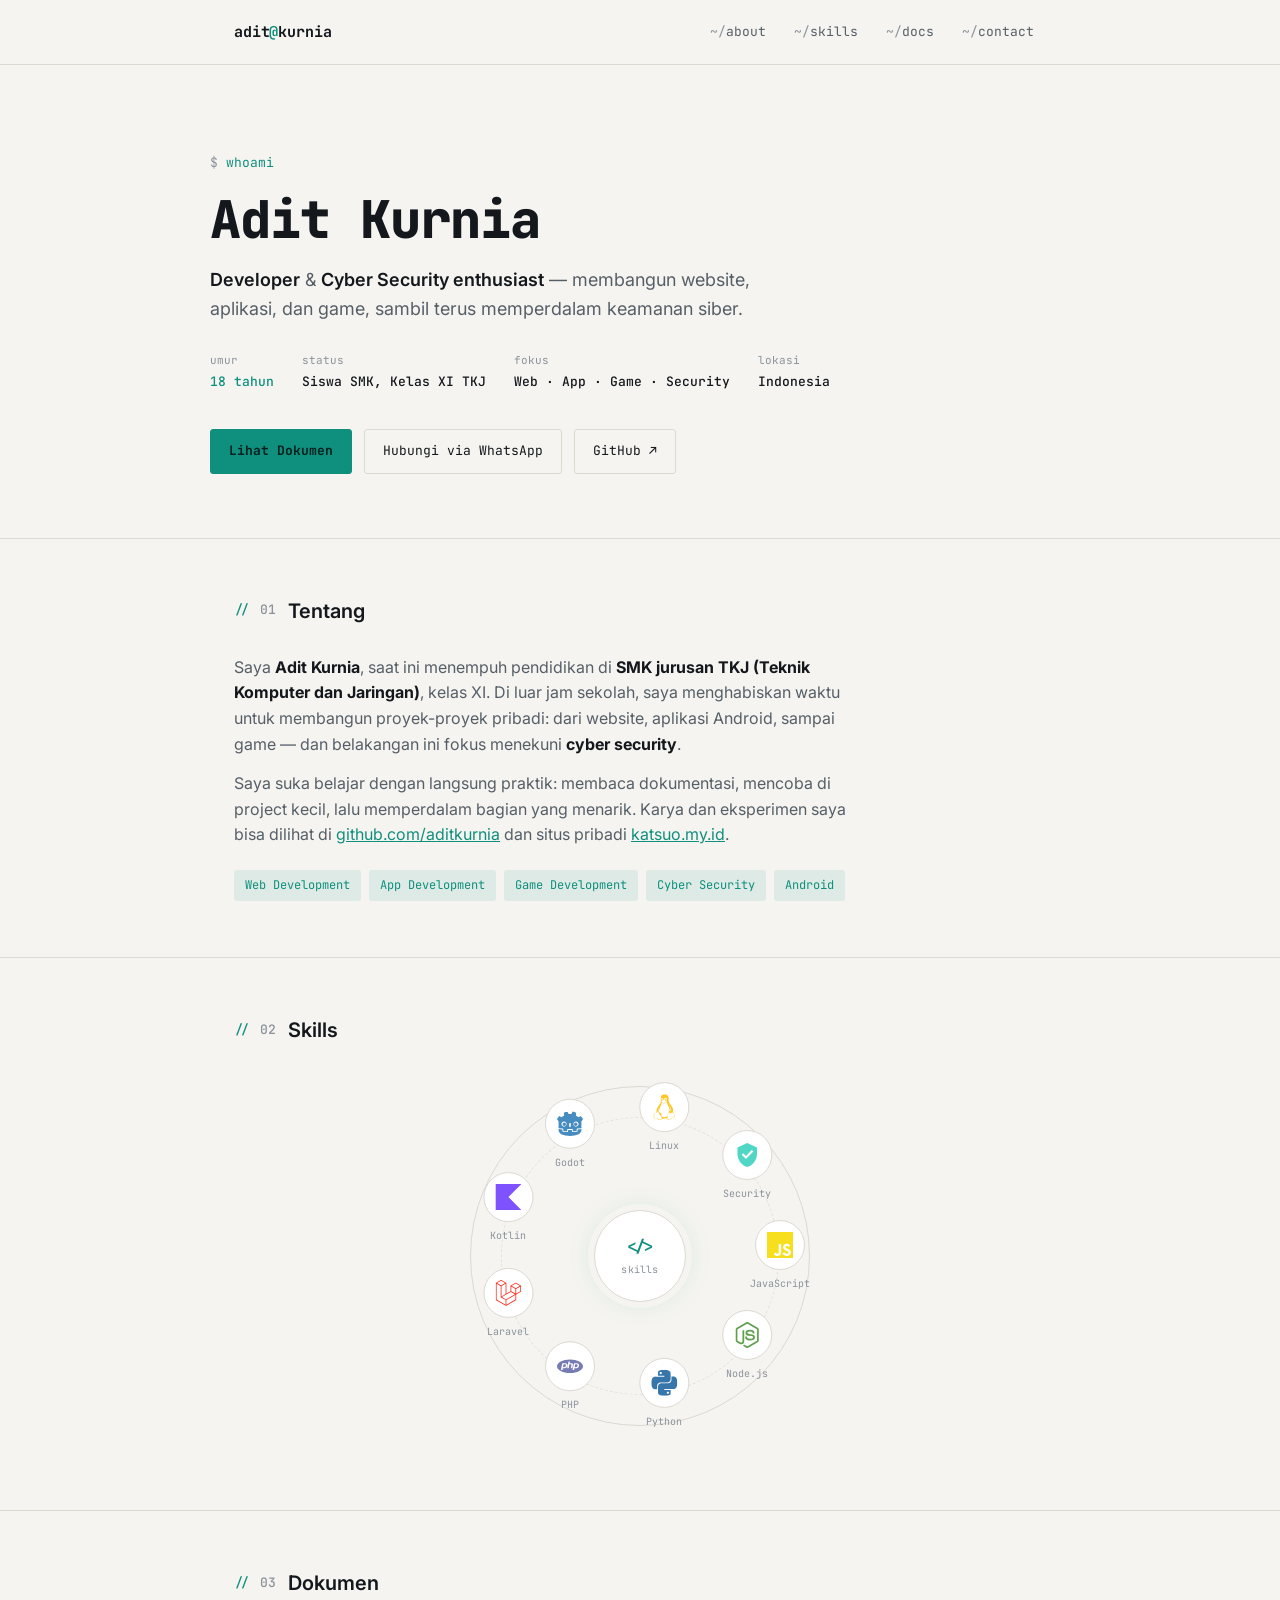
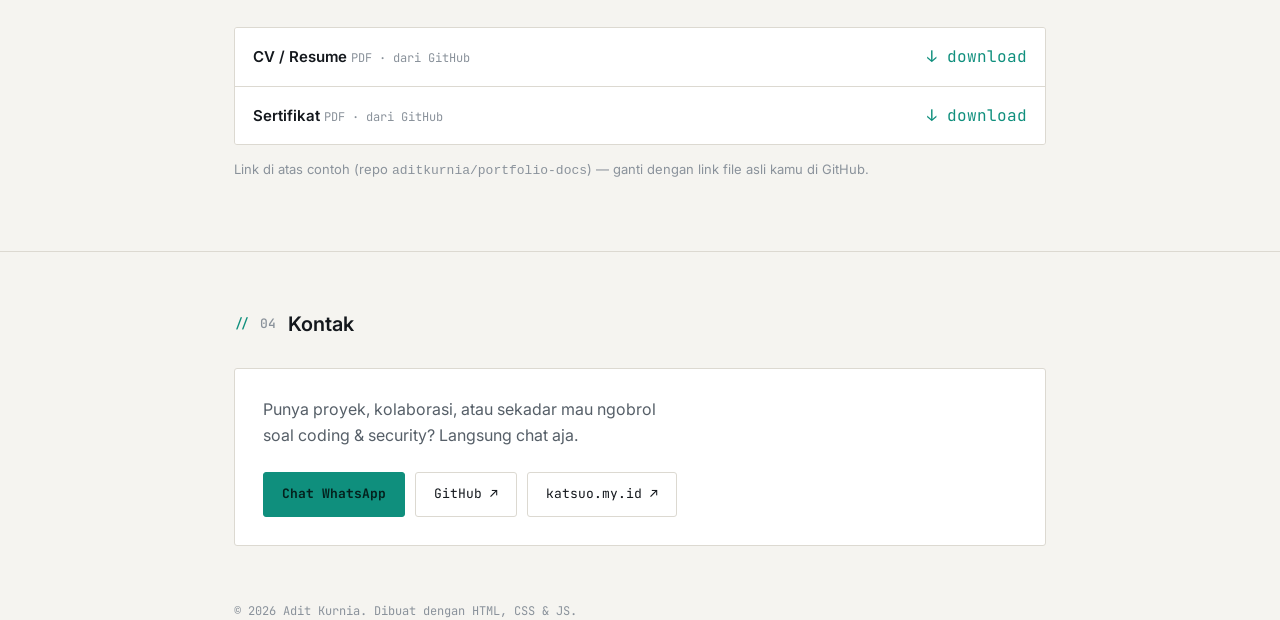
==== commit 55d23842: "Add files via upload" ====
--- a/index.html
+++ b/index.html
@@ -1,1184 +1,454 @@
 <!DOCTYPE html>
-<html lang="id" data-bs-theme="dark" data-lang="id">
+<html lang="id">
 <head>
-  <meta charset="UTF-8" />
-  <meta name="viewport" content="width=device-width, initial-scale=1.0"/>
-  <title>Suo — Fullstack & Game Dev</title>
-
-  <!-- Bootstrap 5.3 -->
-  <link href="https://cdn.jsdelivr.net/npm/bootstrap@5.3.3/dist/css/bootstrap.min.css" rel="stylesheet"/>
-  <!-- Bootstrap Icons -->
-  <link href="https://cdn.jsdelivr.net/npm/bootstrap-icons@1.11.3/font/bootstrap-icons.min.css" rel="stylesheet"/>
-  <!-- Google Fonts -->
-  <link href="https://fonts.googleapis.com/css2?family=Syne:wght@400;600;700;800&family=Inter:wght@300;400;500;600&family=JetBrains+Mono:wght@400;600&display=swap" rel="stylesheet"/>
-
-  <style>
-    /* ─── Tokens ─── */
-    :root {
-      --accent: #7C3AED;
-      --accent-2: #06B6D4;
-      --font-display: 'Syne', sans-serif;
-      --font-body: 'Inter', sans-serif;
-      --font-mono: 'JetBrains Mono', monospace;
-      --transition: 0.3s ease;
+<meta charset="UTF-8">
+<meta name="viewport" content="width=device-width, initial-scale=1, viewport-fit=cover">
+<title>Adit Kurnia — Developer &amp; Cyber Security Enthusiast</title>
+<link rel="preconnect" href="https://fonts.googleapis.com">
+<link rel="preconnect" href="https://fonts.gstatic.com" crossorigin>
+<link href="https://fonts.googleapis.com/css2?family=JetBrains+Mono:wght@400;500;700;800&family=Inter:wght@400;500;600;700&display=swap" rel="stylesheet">
+<style>
+  :root {
+    --bg: #0a0e14;
+    --bg-raised: #10151d;
+    --bg-inset: #0d1117;
+    --line: #1e2733;
+    --text: #e6edf3;
+    --text-dim: #8b98a5;
+    --text-faint: #5b6773;
+    --accent: #4fd6c4;
+    --accent-soft: rgba(79, 214, 196, 0.12);
+    --accent-2: #e8a23d;
+    --radius: 3px;
+    --mono: 'JetBrains Mono', ui-monospace, SFMono-Regular, Menlo, Consolas, monospace;
+    --sans: 'Inter', -apple-system, BlinkMacSystemFont, 'Segoe UI', sans-serif;
+    padding-top: env(safe-area-inset-top, 0px);
+    padding-bottom: env(safe-area-inset-bottom, 0px);
+  }
+  :root:not([data-theme="dark"]) {
+    /* keep dark as the brand default; only invert on explicit light preference below */
+  }
+  @media (prefers-color-scheme: light) {
+    :root:not([data-theme="dark"]) {
+      --bg: #f5f4f0;
+      --bg-raised: #ffffff;
+      --bg-inset: #eceae4;
+      --line: #dcd9d1;
+      --text: #14181d;
+      --text-dim: #565f68;
+      --text-faint: #8a929b;
+      --accent: #0f8f7d;
+      --accent-soft: rgba(15, 143, 125, 0.10);
+      --accent-2: #b9760b;
     }
-
-    /* ─── Dark Mode ─── */
-    [data-bs-theme="dark"] {
-      --bg: #0A0A0F;
-      --bg2: #12121A;
-      --bg3: #1A1A28;
-      --text: #F0F4FF;
-      --text-muted: #94A3B8;
-      --border: rgba(124, 58, 237, 0.25);
-      --card-bg: #12121A;
-      --nav-bg: rgba(10, 10, 15, 0.85);
-    }
-
-    /* ─── Light Mode ─── */
-    [data-bs-theme="light"] {
-      --bg: #F0F4FF;
-      --bg2: #E8EEFF;
-      --bg3: #FFFFFF;
-      --text: #1E1B4B;
-      --text-muted: #64748B;
-      --border: rgba(124, 58, 237, 0.2);
-      --card-bg: #FFFFFF;
-      --nav-bg: rgba(240, 244, 255, 0.9);
-    }
-
-    /* ─── Base ─── */
-    *, *::before, *::after { box-sizing: border-box; }
-    html { scroll-behavior: smooth; }
-    body {
-      font-family: var(--font-body);
-      background: var(--bg);
-      color: var(--text);
-      line-height: 1.7;
-      transition: background var(--transition), color var(--transition);
-      overflow-x: hidden;
-    }
-
-    /* ─── Scrollbar ─── */
-    ::-webkit-scrollbar { width: 6px; }
-    ::-webkit-scrollbar-track { background: var(--bg); }
-    ::-webkit-scrollbar-thumb { background: var(--accent); border-radius: 3px; }
-
-    /* ─── Noise overlay ─── */
-    body::before {
-      content: '';
-      position: fixed; inset: 0;
-      background-image: url("data:image/svg+xml,%3Csvg viewBox='0 0 256 256' xmlns='http://www.w3.org/2000/svg'%3E%3Cfilter id='noise'%3E%3CfeTurbulence type='fractalNoise' baseFrequency='0.9' numOctaves='4' stitchTiles='stitch'/%3E%3C/filter%3E%3Crect width='100%25' height='100%25' filter='url(%23noise)' opacity='0.04'/%3E%3C/svg%3E");
-      pointer-events: none; z-index: 0; opacity: 0.4;
-    }
-
-    /* ─── Navbar ─── */
-    .navbar {
-      background: var(--nav-bg) !important;
-      backdrop-filter: blur(20px);
-      -webkit-backdrop-filter: blur(20px);
-      border-bottom: 1px solid var(--border);
-      transition: background var(--transition), border-color var(--transition);
-      position: fixed; width: 100%; top: 0; z-index: 1000;
-    }
-    .navbar-brand {
-      font-family: var(--font-display);
-      font-weight: 800;
-      font-size: 1.4rem;
-      background: linear-gradient(135deg, var(--accent), var(--accent-2));
-      -webkit-background-clip: text;
-      -webkit-text-fill-color: transparent;
-      background-clip: text;
-    }
-    .nav-link {
-      font-family: var(--font-mono);
-      font-size: 0.8rem;
-      color: var(--text-muted) !important;
-      letter-spacing: 0.05em;
-      padding: 0.4rem 0.8rem !important;
-      transition: color var(--transition);
-      position: relative;
-    }
-    .nav-link::after {
-      content: '';
-      position: absolute; bottom: -2px; left: 50%; right: 50%;
-      height: 2px; background: var(--accent);
-      transition: left var(--transition), right var(--transition);
-    }
-    .nav-link:hover { color: var(--text) !important; }
-    .nav-link:hover::after { left: 0.8rem; right: 0.8rem; }
-
-    /* ─── Control Buttons (theme + lang) ─── */
-    .ctrl-btn {
-      background: var(--bg3);
-      border: 1px solid var(--border);
-      color: var(--text);
-      border-radius: 8px;
-      width: 36px; height: 36px;
-      display: flex; align-items: center; justify-content: center;
-      cursor: pointer;
-      transition: all var(--transition);
-      font-size: 0.85rem;
-      font-family: var(--font-mono);
-    }
-    .ctrl-btn:hover { border-color: var(--accent); color: var(--accent); }
-
-    /* ─── Hero ─── */
-    .hero {
-      min-height: 100vh;
-      display: flex; align-items: center;
-      position: relative; overflow: hidden;
-      padding: 8rem 0 4rem;
-    }
-    .hero-grid {
-      position: absolute; inset: 0;
-      background-image:
-        linear-gradient(var(--border) 1px, transparent 1px),
-        linear-gradient(90deg, var(--border) 1px, transparent 1px);
-      background-size: 60px 60px;
-      mask-image: radial-gradient(ellipse 80% 80% at 50% 50%, black 30%, transparent 100%);
-      -webkit-mask-image: radial-gradient(ellipse 80% 80% at 50% 50%, black 30%, transparent 100%);
-    }
-    .hero-glow {
-      position: absolute;
-      width: 600px; height: 600px;
-      background: radial-gradient(circle, rgba(124,58,237,0.15) 0%, transparent 70%);
-      top: 50%; left: 50%;
-      transform: translate(-50%, -50%);
-      pointer-events: none;
-    }
-    .hero-eyebrow {
-      font-family: var(--font-mono);
-      font-size: 0.8rem;
-      color: var(--accent);
-      letter-spacing: 0.15em;
-      text-transform: uppercase;
-      margin-bottom: 1rem;
-    }
-    .hero-title {
-      font-family: var(--font-display);
-      font-size: clamp(2.8rem, 7vw, 5.5rem);
-      font-weight: 800;
-      line-height: 1.05;
-      letter-spacing: -0.03em;
-      margin-bottom: 1.2rem;
-    }
-    .hero-title .highlight {
-      background: linear-gradient(135deg, var(--accent), var(--accent-2));
-      -webkit-background-clip: text;
-      -webkit-text-fill-color: transparent;
-      background-clip: text;
-    }
-    .hero-terminal {
-      font-family: var(--font-mono);
-      font-size: clamp(0.85rem, 2vw, 1rem);
-      color: var(--accent-2);
-      margin-bottom: 2rem;
-      min-height: 1.6em;
-    }
-    .cursor {
-      display: inline-block;
-      width: 10px; height: 1.1em;
-      background: var(--accent-2);
-      vertical-align: text-bottom;
-      animation: blink 1s step-end infinite;
-      margin-left: 2px;
-    }
-    @keyframes blink { 0%,100%{opacity:1} 50%{opacity:0} }
-
-    .hero-desc {
-      color: var(--text-muted);
-      font-size: 1.1rem;
-      max-width: 540px;
-      margin-bottom: 2.5rem;
-    }
-    .hero-avatar {
-      position: relative;
-      width: 280px; height: 280px;
-      margin: 0 auto;
-    }
-    .hero-avatar .avatar-ring {
-      position: absolute; inset: -8px;
-      border-radius: 50%;
-      background: conic-gradient(var(--accent), var(--accent-2), var(--accent));
-      animation: spin 6s linear infinite;
-    }
-    @keyframes spin { to { transform: rotate(360deg); } }
-    .hero-avatar .avatar-inner {
-      position: relative; z-index: 1;
-      width: 100%; height: 100%;
-      border-radius: 50%;
-      background: var(--bg3);
-      border: 4px solid var(--bg);
-      display: flex; align-items: center; justify-content: center;
-      overflow: hidden;
-    }
-    .hero-avatar .avatar-inner i {
-      font-size: 7rem;
-      background: linear-gradient(135deg, var(--accent), var(--accent-2));
-      -webkit-background-clip: text;
-      -webkit-text-fill-color: transparent;
-      background-clip: text;
-    }
-
-    /* ─── Stat Badges ─── */
-    .stat-badge {
-      background: var(--card-bg);
-      border: 1px solid var(--border);
-      border-radius: 12px;
-      padding: 0.6rem 1rem;
-      text-align: center;
-      transition: border-color var(--transition);
-    }
-    .stat-badge:hover { border-color: var(--accent); }
-    .stat-badge .num {
-      font-family: var(--font-display);
-      font-size: 1.6rem;
-      font-weight: 800;
-      background: linear-gradient(135deg, var(--accent), var(--accent-2));
-      -webkit-background-clip: text;
-      -webkit-text-fill-color: transparent;
-      background-clip: text;
-    }
-    .stat-badge .label {
-      font-size: 0.7rem;
-      color: var(--text-muted);
-      font-family: var(--font-mono);
-    }
-
-    /* ─── Section Headers ─── */
-    .section-eyebrow {
-      font-family: var(--font-mono);
-      font-size: 0.75rem;
-      letter-spacing: 0.15em;
-      text-transform: uppercase;
-      color: var(--accent);
-      margin-bottom: 0.5rem;
-    }
-    .section-title {
-      font-family: var(--font-display);
-      font-size: clamp(1.8rem, 4vw, 2.8rem);
-      font-weight: 800;
-      line-height: 1.1;
-      margin-bottom: 1rem;
-      letter-spacing: -0.02em;
-    }
-
-    /* ─── About ─── */
-    section { padding: 6rem 0; }
-    .about-card {
-      background: var(--card-bg);
-      border: 1px solid var(--border);
-      border-radius: 20px;
-      padding: 2rem;
-      transition: border-color var(--transition), transform var(--transition);
-    }
-    .about-card:hover { border-color: var(--accent); transform: translateY(-2px); }
-
-    /* ─── Skills ─── */
-    .skill-group-title {
-      font-family: var(--font-mono);
-      font-size: 0.75rem;
-      letter-spacing: 0.1em;
-      text-transform: uppercase;
-      color: var(--accent-2);
-      margin-bottom: 1rem;
-      padding-bottom: 0.5rem;
-      border-bottom: 1px solid var(--border);
-    }
-    .skill-chip {
-      display: inline-flex; align-items: center; gap: 0.4rem;
-      background: var(--bg3);
-      border: 1px solid var(--border);
-      border-radius: 8px;
-      padding: 0.3rem 0.8rem;
-      font-family: var(--font-mono);
-      font-size: 0.78rem;
-      color: var(--text-muted);
-      margin: 0.25rem;
-      transition: all var(--transition);
-      cursor: default;
-    }
-    .skill-chip:hover {
-      border-color: var(--accent);
-      color: var(--text);
-      transform: translateY(-2px);
-    }
-    .skill-chip i { color: var(--accent); font-size: 0.9rem; }
-
-    /* ─── Projects ─── */
-    .project-card {
-      background: var(--card-bg);
-      border: 1px solid var(--border);
-      border-radius: 16px;
-      overflow: hidden;
-      transition: all 0.35s ease;
-      height: 100%;
-    }
-    .project-card:hover { border-color: var(--accent); transform: translateY(-6px); box-shadow: 0 20px 60px rgba(124,58,237,0.15); }
-    .project-card .card-header-band {
-      height: 4px;
-      background: linear-gradient(90deg, var(--accent), var(--accent-2));
-    }
-    .project-card .card-body { padding: 1.5rem; }
-    .project-tag {
-      display: inline-block;
-      font-family: var(--font-mono);
-      font-size: 0.68rem;
-      background: rgba(124,58,237,0.15);
-      color: var(--accent);
-      border: 1px solid rgba(124,58,237,0.3);
-      border-radius: 4px;
-      padding: 0.15rem 0.5rem;
-      margin-right: 0.3rem; margin-bottom: 0.3rem;
-    }
-    .project-tag.cyan {
-      background: rgba(6,182,212,0.12);
-      color: var(--accent-2);
-      border-color: rgba(6,182,212,0.3);
-    }
-    .project-icon {
-      width: 48px; height: 48px;
-      border-radius: 12px;
-      background: linear-gradient(135deg, var(--accent), var(--accent-2));
-      display: flex; align-items: center; justify-content: center;
-      font-size: 1.3rem; color: #fff;
-      margin-bottom: 1rem;
-    }
-    .project-title {
-      font-family: var(--font-display);
-      font-size: 1.15rem;
-      font-weight: 700;
-      margin-bottom: 0.5rem;
-    }
-    .project-desc {
-      color: var(--text-muted);
-      font-size: 0.9rem;
-      margin-bottom: 1rem;
-    }
-    .project-links a {
-      color: var(--text-muted);
-      font-size: 1.1rem;
-      margin-right: 0.5rem;
-      transition: color var(--transition);
-    }
-    .project-links a:hover { color: var(--accent); }
-
-    /* ─── Experience ─── */
-    .timeline { position: relative; padding-left: 2rem; }
-    .timeline::before {
-      content: '';
-      position: absolute; left: 7px; top: 0; bottom: 0;
-      width: 2px;
-      background: linear-gradient(to bottom, var(--accent), var(--accent-2), transparent);
-    }
-    .timeline-item { position: relative; margin-bottom: 2.5rem; }
-    .timeline-dot {
-      position: absolute; left: -2rem; top: 4px;
-      width: 14px; height: 14px;
-      border-radius: 50%;
-      background: var(--accent);
-      border: 3px solid var(--bg);
-      box-shadow: 0 0 0 2px var(--accent);
-    }
-    .timeline-date {
-      font-family: var(--font-mono);
-      font-size: 0.72rem;
-      color: var(--accent-2);
-      letter-spacing: 0.05em;
-      margin-bottom: 0.3rem;
-    }
-    .timeline-role {
-      font-family: var(--font-display);
-      font-size: 1.1rem;
-      font-weight: 700;
-      margin-bottom: 0.2rem;
-    }
-    .timeline-company {
-      font-size: 0.85rem;
-      color: var(--text-muted);
-      margin-bottom: 0.5rem;
-    }
-    .timeline-desc {
-      font-size: 0.9rem;
-      color: var(--text-muted);
-    }
-
-    /* ─── Contact ─── */
-    .contact-section {
-      background: var(--bg2);
-      border-top: 1px solid var(--border);
-      border-bottom: 1px solid var(--border);
-    }
-    .contact-link {
-      display: flex; align-items: center; gap: 1rem;
-      background: var(--card-bg);
-      border: 1px solid var(--border);
-      border-radius: 14px;
-      padding: 1.2rem 1.5rem;
-      text-decoration: none;
-      color: var(--text);
-      transition: all var(--transition);
-      margin-bottom: 1rem;
-    }
-    .contact-link:hover { border-color: var(--accent); transform: translateX(6px); color: var(--text); }
-    .contact-link i { font-size: 1.4rem; color: var(--accent); width: 28px; }
-    .contact-link .link-label { font-size: 0.75rem; color: var(--text-muted); font-family: var(--font-mono); }
-    .contact-link .link-value { font-weight: 600; font-size: 0.95rem; }
-
-    .cta-mega {
-      font-family: var(--font-display);
-      font-size: clamp(1.6rem, 4vw, 3rem);
-      font-weight: 800;
-      line-height: 1.1;
-      letter-spacing: -0.02em;
-    }
-
-    /* ─── Footer ─── */
-    footer {
-      background: var(--bg);
-      border-top: 1px solid var(--border);
-      padding: 2rem 0;
-      font-family: var(--font-mono);
-      font-size: 0.78rem;
-      color: var(--text-muted);
-    }
-
-    /* ─── Buttons ─── */
-    .btn-accent {
-      background: linear-gradient(135deg, var(--accent), #5B21B6);
-      border: none;
-      color: #fff;
-      font-family: var(--font-mono);
-      font-size: 0.85rem;
-      padding: 0.7rem 1.6rem;
-      border-radius: 10px;
-      letter-spacing: 0.05em;
-      transition: all var(--transition);
-      text-decoration: none;
-      display: inline-flex; align-items: center; gap: 0.5rem;
-    }
-    .btn-accent:hover { transform: translateY(-2px); box-shadow: 0 8px 30px rgba(124,58,237,0.4); color: #fff; }
-    .btn-outline-accent {
-      background: transparent;
-      border: 1px solid var(--accent);
-      color: var(--accent);
-      font-family: var(--font-mono);
-      font-size: 0.85rem;
-      padding: 0.7rem 1.6rem;
-      border-radius: 10px;
-      letter-spacing: 0.05em;
-      transition: all var(--transition);
-      text-decoration: none;
-      display: inline-flex; align-items: center; gap: 0.5rem;
-    }
-    .btn-outline-accent:hover { background: rgba(124,58,237,0.1); color: var(--accent); transform: translateY(-2px); }
-
-    /* ─── Navbar toggler ─── */
-    .navbar-toggler { border-color: var(--border) !important; }
-    .navbar-toggler-icon {
-      background-image: url("data:image/svg+xml,%3csvg xmlns='http://www.w3.org/2000/svg' viewBox='0 0 30 30'%3e%3cpath stroke='%237C3AED' stroke-linecap='round' stroke-miterlimit='10' stroke-width='2' d='M4 7h22M4 15h22M4 23h22'/%3e%3c/svg%3e") !important;
-    }
-
-    /* ─── Back to top ─── */
-    #backToTop {
-      position: fixed; bottom: 2rem; right: 2rem;
-      width: 44px; height: 44px;
-      background: linear-gradient(135deg, var(--accent), var(--accent-2));
-      border: none; border-radius: 12px;
-      color: #fff; font-size: 1.2rem;
-      display: none; align-items: center; justify-content: center;
-      cursor: pointer; z-index: 999;
-      transition: all var(--transition);
-      box-shadow: 0 4px 20px rgba(124,58,237,0.4);
-    }
-    #backToTop:hover { transform: translateY(-3px); }
-    #backToTop.show { display: flex; }
-
-    /* ─── Filter Buttons ─── */
-    .filter-btn {
-      font-family: var(--font-mono);
-      font-size: 0.78rem;
-      padding: 0.4rem 1rem;
-      border-radius: 8px;
-      border: 1px solid var(--border);
-      background: transparent;
-      color: var(--text-muted);
-      cursor: pointer;
-      transition: all var(--transition);
-    }
-    .filter-btn.active, .filter-btn:hover {
-      border-color: var(--accent);
-      color: var(--accent);
-      background: rgba(124,58,237,0.1);
-    }
-
-    /* ─── Misc ─── */
-    .text-accent { color: var(--accent) !important; }
-    .text-muted-custom { color: var(--text-muted); }
-    .border-accent { border-color: var(--accent) !important; }
-    .section-divider {
-      height: 1px;
-      background: linear-gradient(90deg, transparent, var(--accent), transparent);
-      margin: 0;
-    }
-
-    @media (max-width: 768px) {
-      .hero { padding: 7rem 0 3rem; }
-      .hero-avatar { width: 200px; height: 200px; }
-      .hero-avatar .avatar-inner i { font-size: 5rem; }
-      section { padding: 4rem 0; }
-      .timeline { padding-left: 1.5rem; }
-    }
-  </style>
+  }
+  :root[data-theme="dark"] {
+    --bg: #0a0e14; --bg-raised: #10151d; --bg-inset: #0d1117; --line: #1e2733;
+    --text: #e6edf3; --text-dim: #8b98a5; --text-faint: #5b6773;
+    --accent: #4fd6c4; --accent-soft: rgba(79, 214, 196, 0.12); --accent-2: #e8a23d;
+  }
+
+  * { box-sizing: border-box; }
+  html { scroll-behavior: smooth; scroll-padding-top: calc(72px + env(safe-area-inset-top, 0px)); }
+  html, body { height: 100%; }
+  body {
+    margin: 0;
+    background: var(--bg);
+    color: var(--text);
+    font-family: var(--sans);
+    line-height: 1.6;
+    -webkit-font-smoothing: antialiased;
+  }
+  a { color: inherit; }
+  ::selection { background: var(--accent-soft); color: var(--accent); }
+
+  .wrap { max-width: 860px; margin: 0 auto; padding: 0 24px; }
+
+  /* NAV */
+  header {
+    position: sticky; top: 0; z-index: 50;
+    padding-top: env(safe-area-inset-top, 0px);
+    background: color-mix(in srgb, var(--bg) 88%, transparent);
+    backdrop-filter: blur(10px);
+    border-bottom: 1px solid var(--line);
+  }
+  nav.wrap { display: flex; align-items: center; justify-content: space-between; height: 64px; }
+  .brand { font-family: var(--mono); font-weight: 700; font-size: 15px; letter-spacing: -0.01em; text-decoration: none; color: var(--text); }
+  .brand span { color: var(--accent); }
+  .navlinks { display: flex; gap: 4px; list-style: none; margin: 0; padding: 0; font-family: var(--mono); font-size: 13px; }
+  .navlinks a {
+    text-decoration: none; color: var(--text-dim); padding: 8px 12px; border-radius: var(--radius);
+    transition: color .15s ease, background-color .15s ease;
+  }
+  .navlinks a:hover, .navlinks a:focus-visible { color: var(--text); background: var(--bg-raised); }
+  .navlinks a::before { content: '~/'; color: var(--text-faint); }
+  .nav-toggle {
+    display: none; background: none; border: 1px solid var(--line); color: var(--text);
+    width: 38px; height: 38px; border-radius: var(--radius); font-family: var(--mono); font-size: 16px; cursor: pointer;
+  }
+
+  @media (max-width: 640px) {
+    .navlinks { position: fixed; inset: 64px 0 auto 0; flex-direction: column; gap: 0;
+      background: var(--bg); border-bottom: 1px solid var(--line); padding: 8px;
+      transform: translateY(-8px); opacity: 0; pointer-events: none; transition: opacity .18s ease, transform .18s ease; }
+    .navlinks.open { opacity: 1; transform: translateY(0); pointer-events: auto; }
+    .navlinks a { display: block; padding: 12px; }
+    .nav-toggle { display: block; }
+  }
+
+  /* HERO */
+  .hero { padding: 88px 0 64px; }
+  .prompt-line { font-family: var(--mono); font-size: 13px; color: var(--accent); margin: 0 0 18px; }
+  .prompt-line::before { content: '$ '; color: var(--text-faint); }
+  h1.title {
+    font-family: var(--mono); font-weight: 800; font-size: clamp(32px, 6vw, 52px);
+    line-height: 1.08; letter-spacing: -0.02em; margin: 0 0 18px; max-width: 14ch;
+  }
+  .role { font-size: 18px; color: var(--text-dim); max-width: 52ch; margin: 0 0 28px; }
+  .role strong { color: var(--text); font-weight: 600; }
+  .hero-meta { display: flex; flex-wrap: wrap; gap: 10px 28px; font-family: var(--mono); font-size: 13px; color: var(--text-dim); }
+  .hero-meta div span { display: block; color: var(--text-faint); font-size: 11px; margin-bottom: 3px; }
+  .hero-meta strong { color: var(--text); font-weight: 500; }
+  #age-value { color: var(--accent); }
+
+  .cta-row { margin-top: 36px; display: flex; gap: 12px; flex-wrap: wrap; }
+  .btn {
+    font-family: var(--mono); font-size: 13px; text-decoration: none; padding: 11px 18px;
+    border-radius: var(--radius); border: 1px solid var(--line); display: inline-flex; align-items: center; gap: 8px;
+    transition: border-color .15s ease, background-color .15s ease;
+  }
+  .btn-primary { background: var(--accent); color: #04211d; border-color: var(--accent); font-weight: 700; }
+  .btn-primary:hover { opacity: .9; }
+  .btn-ghost { color: var(--text); }
+  .btn-ghost:hover { border-color: var(--text-dim); background: var(--bg-raised); }
+
+  /* SECTIONS */
+  section { padding: 56px 0; border-top: 1px solid var(--line); }
+  h2.sec-title {
+    font-family: var(--mono); font-size: 13px; color: var(--text-faint); font-weight: 500;
+    margin: 0 0 28px; display: flex; align-items: center; gap: 10px;
+  }
+  h2.sec-title::before { content: '//'; color: var(--accent); }
+  h2.sec-title b { color: var(--text); font-weight: 600; font-size: 20px; font-family: var(--sans); margin-left: 2px; }
+
+  .about-text { max-width: 62ch; color: var(--text-dim); font-size: 16px; }
+  .about-text p { margin: 0 0 14px; }
+  .about-text strong { color: var(--text); }
+
+  .badge-row { display: flex; flex-wrap: wrap; gap: 8px; margin-top: 22px; }
+  .badge {
+    font-family: var(--mono); font-size: 12px; color: var(--accent); background: var(--accent-soft);
+    padding: 5px 10px; border-radius: var(--radius); border: 1px solid transparent;
+  }
+
+  .skill-grid { display: grid; grid-template-columns: repeat(auto-fill, minmax(150px, 1fr)); gap: 1px; background: var(--line); border: 1px solid var(--line); border-radius: var(--radius); overflow: hidden; }
+  .skill { background: var(--bg-raised); padding: 16px; }
+  .skill .name { font-family: var(--mono); font-weight: 600; font-size: 14px; }
+  .skill .cat { font-size: 12px; color: var(--text-faint); margin-top: 4px; }
+
+  /* SKILL RING */
+  .skill-ring-wrap { display: flex; justify-content: center; padding: 12px 0 4px; }
+  .skill-ring { position: relative; width: 340px; height: 340px; --radius: 140px; }
+  .ring-ring { position: absolute; inset: 0; border: 1px solid var(--line); border-radius: 50%; }
+  .ring-ring::before { content: ''; position: absolute; inset: 30px; border: 1px dashed var(--line); border-radius: 50%; opacity: .7; }
+  .ring-center {
+    position: absolute; top: 50%; left: 50%; transform: translate(-50%, -50%);
+    width: 92px; height: 92px; border-radius: 50%; background: var(--bg-raised);
+    border: 1px solid var(--line); display: flex; flex-direction: column; align-items: center; justify-content: center;
+    text-align: center; box-shadow: 0 0 0 6px var(--bg), 0 0 24px 4px var(--accent-soft); z-index: 2;
+  }
+  .ring-center .glyph { font-family: var(--mono); font-weight: 700; color: var(--accent); font-size: 16px; }
+  .ring-center .caption { font-family: var(--mono); font-size: 10px; color: var(--text-faint); margin-top: 3px; letter-spacing: .02em; }
+  .ring-track { position: absolute; top: 50%; left: 50%; width: 0; height: 0; animation: ring-spin 20s linear infinite; }
+  .ring-node { position: absolute; top: 0; left: 0; width: 0; height: 0; transform: rotate(var(--angle)) translateX(var(--radius)); }
+  .ring-node-fix { position: absolute; transform: translate(-50%, -50%) rotate(calc(-1 * var(--angle))); }
+  .ring-node-spin { display: flex; flex-direction: column; align-items: center; gap: 6px; animation: ring-spin-rev 20s linear infinite; }
+  .node-badge {
+    width: 50px; height: 50px; border-radius: 50%; background: var(--bg-raised); border: 1px solid var(--line);
+    display: flex; align-items: center; justify-content: center; padding: 11px; cursor: pointer;
+    transition: transform .18s ease, border-color .18s ease, box-shadow .18s ease;
+  }
+  .node-badge svg { width: 100%; height: 100%; display: block; }
+  .node-badge:hover, .node-badge:focus-visible { transform: scale(1.14); border-color: var(--accent); outline: none; }
+  .node-badge.active { border-color: var(--accent); box-shadow: 0 0 0 4px var(--accent-soft); transform: scale(1.14); }
+  .node-label { font-family: var(--mono); font-size: 10px; color: var(--text-faint); white-space: nowrap; }
+  @keyframes ring-spin { to { transform: rotate(360deg); } }
+  @keyframes ring-spin-rev { to { transform: rotate(-360deg); } }
+  .skill-ring.is-open .ring-track, .skill-ring.is-open .ring-node-spin { animation-play-state: paused; }
+
+  .skill-info {
+    max-width: 420px; margin: 22px auto 0; border: 1px solid var(--line); border-radius: var(--radius);
+    background: var(--bg-raised); padding: 0; overflow: hidden; opacity: 0; max-height: 0;
+    transition: opacity .22s ease, max-height .28s ease, padding .28s ease, transform .22s ease;
+    transform: translateY(-6px);
+  }
+  .skill-info.show { opacity: 1; max-height: 220px; padding: 18px 20px; transform: translateY(0); }
+  .skill-info-head { display: flex; align-items: center; gap: 12px; }
+  .skill-info-icon { width: 34px; height: 34px; flex-shrink: 0; }
+  .skill-info-icon svg { width: 100%; height: 100%; display: block; }
+  .skill-info-title { font-family: var(--mono); font-weight: 700; font-size: 15px; flex: 1; }
+  .skill-info-close {
+    background: none; border: 1px solid var(--line); color: var(--text-dim); width: 26px; height: 26px;
+    border-radius: var(--radius); font-family: var(--mono); font-size: 13px; cursor: pointer; line-height: 1;
+  }
+  .skill-info-close:hover { color: var(--text); border-color: var(--text-dim); }
+  .skill-info-desc { color: var(--text-dim); font-size: 14px; margin: 10px 0 0; line-height: 1.55; }
+
+  @media (max-width: 480px) {
+    .skill-ring { width: 260px; height: 260px; --radius: 100px; }
+    .ring-center { width: 76px; height: 76px; }
+    .node-badge { width: 42px; height: 42px; padding: 9px; }
+  }
+  @media (prefers-reduced-motion: reduce) {
+    .ring-track, .ring-node-spin { animation-duration: 90s; }
+  }
+
+  .doc-list { list-style: none; margin: 0; padding: 0; border: 1px solid var(--line); border-radius: var(--radius); overflow: hidden; }
+  .doc-row {
+    display: flex; align-items: center; justify-content: space-between; gap: 12px;
+    padding: 16px 18px; text-decoration: none; color: var(--text); background: var(--bg-raised);
+    border-bottom: 1px solid var(--line); transition: background-color .15s ease;
+  }
+  .doc-list li:last-child .doc-row { border-bottom: none; }
+  .doc-row:hover { background: var(--bg-inset); }
+  .doc-name { font-weight: 600; font-size: 15px; }
+  .doc-sub { font-family: var(--mono); font-size: 12px; color: var(--text-faint); margin-top: 3px; }
+  .doc-arrow { font-family: var(--mono); color: var(--accent); flex-shrink: 0; }
+  .doc-note { font-size: 13px; color: var(--text-faint); margin-top: 14px; }
+
+  .contact-card {
+    border: 1px solid var(--line); border-radius: var(--radius); background: var(--bg-raised);
+    padding: 28px; display: flex; flex-wrap: wrap; gap: 24px; align-items: center; justify-content: space-between;
+  }
+  .contact-card p { margin: 0; color: var(--text-dim); max-width: 40ch; }
+  .contact-links { display: flex; gap: 10px; flex-wrap: wrap; }
+
+  footer { padding: 32px 0 48px; color: var(--text-faint); font-family: var(--mono); font-size: 12px; }
+
+  @media (prefers-reduced-motion: reduce) {
+    html { scroll-behavior: auto; }
+    * { transition: none !important; }
+  }
+</style>
 </head>
 <body>
 
-<!-- ─── NAVBAR ─── -->
-<nav class="navbar navbar-expand-lg">
-  <div class="container">
-    <a class="navbar-brand" href="#home">suo.dev</a>
-    <div class="d-flex gap-2 align-items-center ms-auto me-3 order-lg-last">
-      <button class="ctrl-btn" id="themeToggle" title="Toggle theme">
-        <i class="bi bi-moon-stars-fill" id="themeIcon"></i>
-      </button>
-      <button class="ctrl-btn" id="langToggle" title="Toggle language" style="font-size:0.7rem;font-weight:700;letter-spacing:0">
-        <span id="langLabel">EN</span>
-      </button>
-    </div>
-    <button class="navbar-toggler border-0" type="button" data-bs-toggle="collapse" data-bs-target="#navMenu">
-      <span class="navbar-toggler-icon"></span>
-    </button>
-    <div class="collapse navbar-collapse" id="navMenu">
-      <ul class="navbar-nav mx-auto gap-1">
-        <li class="nav-item"><a class="nav-link" href="#about" data-i18n="nav.about">Tentang</a></li>
-        <li class="nav-item"><a class="nav-link" href="#skills" data-i18n="nav.skills">Keahlian</a></li>
-        <li class="nav-item"><a class="nav-link" href="#projects" data-i18n="nav.projects">Proyek</a></li>
-        <li class="nav-item"><a class="nav-link" href="#experience" data-i18n="nav.experience">Pengalaman</a></li>
-        <li class="nav-item"><a class="nav-link" href="#contact" data-i18n="nav.contact">Kontak</a></li>
-      </ul>
-    </div>
-  </div>
-</nav>
-
-<!-- ─── HERO ─── -->
-<section id="home" class="hero">
-  <div class="hero-grid"></div>
-  <div class="hero-glow"></div>
-  <div class="container position-relative" style="z-index:1">
-    <div class="row align-items-center gy-5">
-      <div class="col-lg-7">
-        <p class="hero-eyebrow">
-          <i class="bi bi-terminal-fill me-2"></i><span data-i18n="hero.eyebrow">Fullstack Developer & Game Developer</span>
+<header>
+  <nav class="wrap">
+    <a class="brand" href="#top">adit<span>@</span>kurnia</a>
+    <button class="nav-toggle" id="navToggle" aria-label="Buka menu" aria-expanded="false">☰</button>
+    <ul class="navlinks" id="navLinks">
+      <li><a href="#about">about</a></li>
+      <li><a href="#skills">skills</a></li>
+      <li><a href="#docs">docs</a></li>
+      <li><a href="#contact">contact</a></li>
+    </ul>
+  </nav>
+</header>
+
+<main id="top">
+  <section class="hero wrap" style="border-top:none;">
+    <p class="prompt-line">whoami</p>
+    <h1 class="title">Adit Kurnia</h1>
+    <p class="role">
+      <strong>Developer</strong> &amp; <strong>Cyber Security enthusiast</strong> —
+      membangun website, aplikasi, dan game, sambil terus memperdalam keamanan siber.
+    </p>
+    <div class="hero-meta">
+      <div><span>umur</span><strong id="age-value">—</strong></div>
+      <div><span>status</span><strong>Siswa SMK, Kelas XI TKJ</strong></div>
+      <div><span>fokus</span><strong>Web · App · Game · Security</strong></div>
+      <div><span>lokasi</span><strong>Indonesia</strong></div>
+    </div>
+    <div class="cta-row">
+      <a class="btn btn-primary" href="#docs">Lihat Dokumen</a>
+      <a class="btn btn-ghost" href="#contact">Hubungi via WhatsApp</a>
+      <a class="btn btn-ghost" href="https://github.com/aditkurnia" target="_blank" rel="noopener">GitHub ↗</a>
+    </div>
+  </section>
+
+  <section id="about">
+    <div class="wrap">
+      <h2 class="sec-title">01 <b>Tentang</b></h2>
+      <div class="about-text">
+        <p>
+          Saya <strong>Adit Kurnia</strong>, saat ini menempuh pendidikan di <strong>SMK jurusan TKJ (Teknik Komputer dan Jaringan)</strong>,
+          kelas XI. Di luar jam sekolah, saya menghabiskan waktu untuk membangun proyek-proyek pribadi: dari website,
+          aplikasi Android, sampai game — dan belakangan ini fokus menekuni <strong>cyber security</strong>.
         </p>
-        <h1 class="hero-title">
-          <span data-i18n="hero.greeting">Halo, saya</span><br>
-          <span class="highlight">Suo</span>
-        </h1>
-        <p class="hero-terminal">
-          <span id="typewriterText"></span><span class="cursor"></span>
+        <p>
+          Saya suka belajar dengan langsung praktik: membaca dokumentasi, mencoba di project kecil, lalu memperdalam
+          bagian yang menarik. Karya dan eksperimen saya bisa dilihat di
+          <a href="https://github.com/aditkurnia" target="_blank" rel="noopener" style="color:var(--accent);">github.com/aditkurnia</a>
+          dan situs pribadi <a href="https://katsuo.my.id" target="_blank" rel="noopener" style="color:var(--accent);">katsuo.my.id</a>.
         </p>
-        <p class="hero-desc" data-i18n="hero.desc">
-          Membangun aplikasi web yang kencang dan pengalaman game yang imersif — dari server ke shader.
-        </p>
-        <div class="d-flex flex-wrap gap-3 mb-5">
-          <a href="#projects" class="btn-accent"><i class="bi bi-grid-3x3-gap-fill"></i><span data-i18n="hero.cta1">Lihat Proyek</span></a>
-          <a href="#contact" class="btn-outline-accent"><i class="bi bi-send-fill"></i><span data-i18n="hero.cta2">Kontak Saya</span></a>
-        </div>
-        <div class="row g-3">
-          <div class="col-auto"><div class="stat-badge"><div class="num">20+</div><div class="label" data-i18n="stat.projects">Proyek</div></div></div>
-          <div class="col-auto"><div class="stat-badge"><div class="num">5+</div><div class="label" data-i18n="stat.games">Game</div></div></div>
-          <div class="col-auto"><div class="stat-badge"><div class="num">3+</div><div class="label" data-i18n="stat.years">Tahun Aktif</div></div></div>
-        </div>
-      </div>
-      <div class="col-lg-5 d-flex justify-content-center">
-        <div class="hero-avatar">
-          <div class="avatar-ring"></div>
-          <div class="avatar-inner">
-            <i class="bi bi-code-slash"></i>
+      </div>
+      <div class="badge-row">
+        <span class="badge">Web Development</span>
+        <span class="badge">App Development</span>
+        <span class="badge">Game Development</span>
+        <span class="badge">Cyber Security</span>
+        <span class="badge">Android</span>
+      </div>
+    </div>
+  </section>
+
+  <section id="skills">
+    <div class="wrap">
+      <h2 class="sec-title">02 <b>Skills</b></h2>
+      <div class="skill-ring-wrap">
+        <div class="skill-ring" id="skillRing">
+          <div class="ring-ring"></div>
+          <div class="ring-track">
+            <div class="ring-node" style="--angle:0deg"><div class="ring-node-fix"><div class="ring-node-spin"><button type="button" class="node-badge" data-skill="javascript" data-name="JavaScript" data-desc="Bahasa utama untuk logika dan interaktivitas di website." aria-label="JavaScript" aria-pressed="false"><svg viewBox="0 0 24 24" role="img" aria-hidden="true"><path fill="#F7DF1E" d="M0 0h24v24H0V0zm22.034 18.276c-.175-1.095-.888-2.015-3.003-2.873-.736-.345-1.554-.585-1.797-1.14-.091-.33-.105-.51-.046-.705.15-.646.915-.84 1.515-.66.39.12.75.42.976.9 1.034-.676 1.034-.676 1.755-1.125-.27-.42-.404-.601-.586-.78-.63-.705-1.469-1.065-2.834-1.034l-.705.089c-.676.165-1.32.525-1.71 1.005-1.14 1.291-.811 3.541.569 4.471 1.365 1.02 3.361 1.244 3.616 2.205.24 1.17-.87 1.545-1.966 1.41-.811-.18-1.26-.586-1.755-1.336l-1.83 1.051c.21.48.45.689.81 1.109 1.74 1.756 6.09 1.666 6.871-1.004.029-.09.24-.705.074-1.65l.046.067zm-8.983-7.245h-2.248c0 1.938-.009 3.864-.009 5.805 0 1.232.063 2.363-.138 2.711-.33.689-1.18.601-1.566.48-.396-.196-.597-.466-.83-.855-.063-.105-.11-.196-.127-.196l-1.825 1.125c.305.63.75 1.172 1.324 1.517.855.51 2.004.675 3.207.405.783-.226 1.458-.691 1.811-1.411.51-.93.402-2.07.397-3.346.012-2.054 0-4.109 0-6.179l.004-.056z"/></svg></button><span class="node-label">JavaScript</span></div></div></div>
+            <div class="ring-node" style="--angle:40deg"><div class="ring-node-fix"><div class="ring-node-spin"><button type="button" class="node-badge" data-skill="nodedotjs" data-name="Node.js" data-desc="Menjalankan JavaScript di sisi server untuk membangun API dan backend." aria-label="Node.js" aria-pressed="false"><svg viewBox="0 0 24 24" role="img" aria-hidden="true"><path fill="#5FA04E" d="M11.998,24c-0.321,0-0.641-0.084-0.922-0.247l-2.936-1.737c-0.438-0.245-0.224-0.332-0.08-0.383 c0.585-0.203,0.703-0.25,1.328-0.604c0.065-0.037,0.151-0.023,0.218,0.017l2.256,1.339c0.082,0.045,0.197,0.045,0.272,0l8.795-5.076 c0.082-0.047,0.134-0.141,0.134-0.238V6.921c0-0.099-0.053-0.192-0.137-0.242l-8.791-5.072c-0.081-0.047-0.189-0.047-0.271,0 L3.075,6.68C2.99,6.729,2.936,6.825,2.936,6.921v10.15c0,0.097,0.054,0.189,0.139,0.235l2.409,1.392 c1.307,0.654,2.108-0.116,2.108-0.89V7.787c0-0.142,0.114-0.253,0.256-0.253h1.115c0.139,0,0.255,0.112,0.255,0.253v10.021 c0,1.745-0.95,2.745-2.604,2.745c-0.508,0-0.909,0-2.026-0.551L2.28,18.675c-0.57-0.329-0.922-0.945-0.922-1.604V6.921 c0-0.659,0.353-1.275,0.922-1.603l8.795-5.082c0.557-0.315,1.296-0.315,1.848,0l8.794,5.082c0.57,0.329,0.924,0.944,0.924,1.603 v10.15c0,0.659-0.354,1.273-0.924,1.604l-8.794,5.078C12.643,23.916,12.324,24,11.998,24z M19.099,13.993 c0-1.9-1.284-2.406-3.987-2.763c-2.731-0.361-3.009-0.548-3.009-1.187c0-0.528,0.235-1.233,2.258-1.233 c1.807,0,2.473,0.389,2.747,1.607c0.024,0.115,0.129,0.199,0.247,0.199h1.141c0.071,0,0.138-0.031,0.186-0.081 c0.048-0.054,0.074-0.123,0.067-0.196c-0.177-2.098-1.571-3.076-4.388-3.076c-2.508,0-4.004,1.058-4.004,2.833 c0,1.925,1.488,2.457,3.895,2.695c2.88,0.282,3.103,0.703,3.103,1.269c0,0.983-0.789,1.402-2.642,1.402 c-2.327,0-2.839-0.584-3.011-1.742c-0.02-0.124-0.126-0.215-0.253-0.215h-1.137c-0.141,0-0.254,0.112-0.254,0.253 c0,1.482,0.806,3.248,4.655,3.248C17.501,17.007,19.099,15.91,19.099,13.993z"/></svg></button><span class="node-label">Node.js</span></div></div></div>
+            <div class="ring-node" style="--angle:80deg"><div class="ring-node-fix"><div class="ring-node-spin"><button type="button" class="node-badge" data-skill="python" data-name="Python" data-desc="Dipakai untuk scripting, automasi, dan eksperimen seputar data & security." aria-label="Python" aria-pressed="false"><svg viewBox="0 0 24 24" role="img" aria-hidden="true"><path fill="#3776AB" d="M14.25.18l.9.2.73.26.59.3.45.32.34.34.25.34.16.33.1.3.04.26.02.2-.01.13V8.5l-.05.63-.13.55-.21.46-.26.38-.3.31-.33.25-.35.19-.35.14-.33.1-.3.07-.26.04-.21.02H8.77l-.69.05-.59.14-.5.22-.41.27-.33.32-.27.35-.2.36-.15.37-.1.35-.07.32-.04.27-.02.21v3.06H3.17l-.21-.03-.28-.07-.32-.12-.35-.18-.36-.26-.36-.36-.35-.46-.32-.59-.28-.73-.21-.88-.14-1.05-.05-1.23.06-1.22.16-1.04.24-.87.32-.71.36-.57.4-.44.42-.33.42-.24.4-.16.36-.1.32-.05.24-.01h.16l.06.01h8.16v-.83H6.18l-.01-2.75-.02-.37.05-.34.11-.31.17-.28.25-.26.31-.23.38-.2.44-.18.51-.15.58-.12.64-.1.71-.06.77-.04.84-.02 1.27.05zm-6.3 1.98l-.23.33-.08.41.08.41.23.34.33.22.41.09.41-.09.33-.22.23-.34.08-.41-.08-.41-.23-.33-.33-.22-.41-.09-.41.09zm13.09 3.95l.28.06.32.12.35.18.36.27.36.35.35.47.32.59.28.73.21.88.14 1.04.05 1.23-.06 1.23-.16 1.04-.24.86-.32.71-.36.57-.4.45-.42.33-.42.24-.4.16-.36.09-.32.05-.24.02-.16-.01h-8.22v.82h5.84l.01 2.76.02.36-.05.34-.11.31-.17.29-.25.25-.31.24-.38.2-.44.17-.51.15-.58.13-.64.09-.71.07-.77.04-.84.01-1.27-.04-1.07-.14-.9-.2-.73-.25-.59-.3-.45-.33-.34-.34-.25-.34-.16-.33-.1-.3-.04-.25-.02-.2.01-.13v-5.34l.05-.64.13-.54.21-.46.26-.38.3-.32.33-.24.35-.2.35-.14.33-.1.3-.06.26-.04.21-.02.13-.01h5.84l.69-.05.59-.14.5-.21.41-.28.33-.32.27-.35.2-.36.15-.36.1-.35.07-.32.04-.28.02-.21V6.07h2.09l.14.01zm-6.47 14.25l-.23.33-.08.41.08.41.23.33.33.23.41.08.41-.08.33-.23.23-.33.08-.41-.08-.41-.23-.33-.33-.23-.41-.08-.41.08z"/></svg></button><span class="node-label">Python</span></div></div></div>
+            <div class="ring-node" style="--angle:120deg"><div class="ring-node-fix"><div class="ring-node-spin"><button type="button" class="node-badge" data-skill="php" data-name="PHP" data-desc="Bahasa server-side untuk membangun aplikasi web dinamis." aria-label="PHP" aria-pressed="false"><svg viewBox="0 0 24 24" role="img" aria-hidden="true"><path fill="#777BB4" d="M7.01 10.207h-.944l-.515 2.648h.838c.556 0 .97-.105 1.242-.314.272-.21.455-.559.55-1.049.092-.47.05-.802-.124-.995-.175-.193-.523-.29-1.047-.29zM12 5.688C5.373 5.688 0 8.514 0 12s5.373 6.313 12 6.313S24 15.486 24 12c0-3.486-5.373-6.312-12-6.312zm-3.26 7.451c-.261.25-.575.438-.917.551-.336.108-.765.164-1.285.164H5.357l-.327 1.681H3.652l1.23-6.326h2.65c.797 0 1.378.209 1.744.628.366.418.476 1.002.33 1.752a2.836 2.836 0 0 1-.305.847c-.143.255-.33.49-.561.703zm4.024.715l.543-2.799c.063-.318.039-.536-.068-.651-.107-.116-.336-.174-.687-.174H11.46l-.704 3.625H9.388l1.23-6.327h1.367l-.327 1.682h1.218c.767 0 1.295.134 1.586.401s.378.7.263 1.299l-.572 2.944h-1.389zm7.597-2.265a2.782 2.782 0 0 1-.305.847c-.143.255-.33.49-.561.703a2.44 2.44 0 0 1-.917.551c-.336.108-.765.164-1.286.164h-1.18l-.327 1.682h-1.378l1.23-6.326h2.649c.797 0 1.378.209 1.744.628.366.417.477 1.001.331 1.751zM17.766 10.207h-.943l-.516 2.648h.838c.557 0 .971-.105 1.242-.314.272-.21.455-.559.551-1.049.092-.47.049-.802-.125-.995s-.524-.29-1.047-.29z"/></svg></button><span class="node-label">PHP</span></div></div></div>
+            <div class="ring-node" style="--angle:160deg"><div class="ring-node-fix"><div class="ring-node-spin"><button type="button" class="node-badge" data-skill="laravel" data-name="Laravel" data-desc="Framework PHP untuk membangun backend yang rapi dan terstruktur." aria-label="Laravel" aria-pressed="false"><svg viewBox="0 0 24 24" role="img" aria-hidden="true"><path fill="#FF2D20" d="M23.642 5.43a.364.364 0 01.014.1v5.149c0 .135-.073.26-.189.326l-4.323 2.49v4.934a.378.378 0 01-.188.326L9.93 23.949a.316.316 0 01-.066.027c-.008.002-.016.008-.024.01a.348.348 0 01-.192 0c-.011-.002-.02-.008-.03-.012-.02-.008-.042-.014-.062-.025L.533 18.755a.376.376 0 01-.189-.326V2.974c0-.033.005-.066.014-.098.003-.012.01-.02.014-.032a.369.369 0 01.023-.058c.004-.013.015-.022.023-.033l.033-.045c.012-.01.025-.018.037-.027.014-.012.027-.024.041-.034H.53L5.043.05a.375.375 0 01.375 0L9.93 2.647h.002c.015.01.027.021.04.033l.038.027c.013.014.02.03.033.045.008.011.02.021.025.033.01.02.017.038.024.058.003.011.01.021.013.032.01.031.014.064.014.098v9.652l3.76-2.164V5.527c0-.033.004-.066.013-.098.003-.01.01-.02.013-.032a.487.487 0 01.024-.059c.007-.012.018-.02.025-.033.012-.015.021-.03.033-.043.012-.012.025-.02.037-.028.014-.01.026-.023.041-.032h.001l4.513-2.598a.375.375 0 01.375 0l4.513 2.598c.016.01.027.021.042.031.012.01.025.018.036.028.013.014.022.03.034.044.008.012.019.021.024.033.011.02.018.04.024.06.006.01.012.021.015.032zm-.74 5.032V6.179l-1.578.908-2.182 1.256v4.283zm-4.51 7.75v-4.287l-2.147 1.225-6.126 3.498v4.325zM1.093 3.624v14.588l8.273 4.761v-4.325l-4.322-2.445-.002-.003H5.04c-.014-.01-.025-.021-.04-.031-.011-.01-.024-.018-.035-.027l-.001-.002c-.013-.012-.021-.025-.031-.04-.01-.011-.021-.022-.028-.036h-.002c-.008-.014-.013-.031-.02-.047-.006-.016-.014-.027-.018-.043a.49.49 0 01-.008-.057c-.002-.014-.006-.027-.006-.041V5.789l-2.18-1.257zM5.23.81L1.47 2.974l3.76 2.164 3.758-2.164zm1.956 13.505l2.182-1.256V3.624l-1.58.91-2.182 1.255v9.435zm11.581-10.95l-3.76 2.163 3.76 2.163 3.759-2.164zm-.376 4.978L16.21 7.087 14.63 6.18v4.283l2.182 1.256 1.58.908zm-8.65 9.654l5.514-3.148 2.756-1.572-3.757-2.163-4.323 2.489-3.941 2.27z"/></svg></button><span class="node-label">Laravel</span></div></div></div>
+            <div class="ring-node" style="--angle:200deg"><div class="ring-node-fix"><div class="ring-node-spin"><button type="button" class="node-badge" data-skill="kotlin" data-name="Kotlin" data-desc="Bahasa utama untuk pengembangan aplikasi Android." aria-label="Kotlin" aria-pressed="false"><svg viewBox="0 0 24 24" role="img" aria-hidden="true"><path fill="#7F52FF" d="M24 24H0V0h24L12 12Z"/></svg></button><span class="node-label">Kotlin</span></div></div></div>
+            <div class="ring-node" style="--angle:240deg"><div class="ring-node-fix"><div class="ring-node-spin"><button type="button" class="node-badge" data-skill="godotengine" data-name="Godot" data-desc="Game engine open-source untuk membuat game 2D maupun 3D." aria-label="Godot" aria-pressed="false"><svg viewBox="0 0 24 24" role="img" aria-hidden="true"><path fill="#478CBF" d="M9.5598.683c-1.096.244-2.1812.5831-3.1983 1.0951.023.8981.081 1.7582.199 2.6323-.395.253-.81.47-1.178.766-.375.288-.7581.564-1.0971.9011-.6781-.448-1.3962-.869-2.1352-1.2411C1.3532 5.6934.608 6.6186 0 7.6546c.458.7411.936 1.4352 1.4521 2.0942h.014v6.3565c.012 0 .023 0 .035.003l3.8963.376c.204.02.364.184.378.3891l.12 1.7201 3.3994.242.234-1.587c.03-.206.207-.358.415-.358h4.1114c.208 0 .385.152.415.358l.234 1.587 3.3993-.242.12-1.72a.4196.4196 0 01.378-.3891l3.8954-.376c.012 0 .023-.003.035-.003v-.5071h.002V9.7498h.014c.516-.659.994-1.3531 1.4521-2.0942-.608-1.036-1.3541-1.9611-2.1512-2.8192-.739.372-1.4571.793-2.1352 1.2411-.339-.337-.721-.613-1.096-.901-.369-.296-.7841-.5131-1.1781-.7661.117-.8741.175-1.7342.199-2.6323-1.0171-.512-2.1012-.851-3.1983-1.095-.438.736-.838 1.533-1.1871 2.3121-.414-.069-.829-.094-1.2461-.099h-.016c-.417.005-.832.03-1.2461.099-.349-.779-.749-1.576-1.1881-2.3121l.001-.001zM6.4765 9.9889c1.2971 0 2.3492 1.0511 2.3492 2.3482s-1.052 2.3482-2.3492 2.3482c-1.296 0-2.3482-1.051-2.3482-2.3482 0-1.297 1.0511-2.3482 2.3482-2.3482zm11.049 0c1.296 0 2.3482 1.0511 2.3482 2.3482s-1.0511 2.3482-2.3482 2.3482-2.3492-1.051-2.3492-2.3482c0-1.297 1.051-2.3482 2.3492-2.3482zm-10.824.9301c-.861 0-1.559.698-1.559 1.5591s.698 1.5582 1.559 1.5582c.8611 0 1.5592-.698 1.5592-1.5582 0-.86-.697-1.559-1.5591-1.559zm10.598 0c-.8611 0-1.5582.698-1.5582 1.5591s.697 1.5582 1.5581 1.5582c.8611 0 1.5592-.698 1.5592-1.5582 0-.86-.697-1.559-1.5592-1.559zm-5.2985.453c.417 0 .757.308.757.6871v2.1622c0 .379-.339.687-.757.687s-.756-.308-.756-.687V12.059c0-.379.339-.687.756-.687zM1.4601 16.9464c.002.377.006.789.006.871 0 3.7014 4.6944 5.4795 10.5269 5.5005h.014c5.8325-.02 10.5259-1.7991 10.5259-5.5004 0-.084.005-.495.007-.871l-3.5023.338-.121 1.729a.421.421 0 01-.389.3901l-4.1814.296a.4203.4203 0 01-.415-.358l-.238-1.6141h-3.3863l-.238 1.6141a.4192.4192 0 01-.4451.357l-4.1513-.296c-.208-.015-.375-.181-.389-.389l-.12-1.7292-3.5044-.337z"/></svg></button><span class="node-label">Godot</span></div></div></div>
+            <div class="ring-node" style="--angle:280deg"><div class="ring-node-fix"><div class="ring-node-spin"><button type="button" class="node-badge" data-skill="linux" data-name="Linux" data-desc="Sistem operasi harian untuk development dan eksplorasi cyber security." aria-label="Linux" aria-pressed="false"><svg viewBox="0 0 24 24" role="img" aria-hidden="true"><path fill="#FCC624" d="M12.504 0c-.155 0-.315.008-.48.021-4.226.333-3.105 4.807-3.17 6.298-.076 1.092-.3 1.953-1.05 3.02-.885 1.051-2.127 2.75-2.716 4.521-.278.832-.41 1.684-.287 2.489a.424.424 0 00-.11.135c-.26.268-.45.6-.663.839-.199.199-.485.267-.797.4-.313.136-.658.269-.864.68-.09.189-.136.394-.132.602 0 .199.027.4.055.536.058.399.116.728.04.97-.249.68-.28 1.145-.106 1.484.174.334.535.47.94.601.81.2 1.91.135 2.774.6.926.466 1.866.67 2.616.47.526-.116.97-.464 1.208-.946.587-.003 1.23-.269 2.26-.334.699-.058 1.574.267 2.577.2.025.134.063.198.114.333l.003.003c.391.778 1.113 1.132 1.884 1.071.771-.06 1.592-.536 2.257-1.306.631-.765 1.683-1.084 2.378-1.503.348-.199.629-.469.649-.853.023-.4-.2-.811-.714-1.376v-.097l-.003-.003c-.17-.2-.25-.535-.338-.926-.085-.401-.182-.786-.492-1.046h-.003c-.059-.054-.123-.067-.188-.135a.357.357 0 00-.19-.064c.431-1.278.264-2.55-.173-3.694-.533-1.41-1.465-2.638-2.175-3.483-.796-1.005-1.576-1.957-1.56-3.368.026-2.152.236-6.133-3.544-6.139zm.529 3.405h.013c.213 0 .396.062.584.198.19.135.33.332.438.533.105.259.158.459.166.724 0-.02.006-.04.006-.06v.105a.086.086 0 01-.004-.021l-.004-.024a1.807 1.807 0 01-.15.706.953.953 0 01-.213.335.71.71 0 00-.088-.042c-.104-.045-.198-.064-.284-.133a1.312 1.312 0 00-.22-.066c.05-.06.146-.133.183-.198.053-.128.082-.264.088-.402v-.02a1.21 1.21 0 00-.061-.4c-.045-.134-.101-.2-.183-.333-.084-.066-.167-.132-.267-.132h-.016c-.093 0-.176.03-.262.132a.8.8 0 00-.205.334 1.18 1.18 0 00-.09.4v.019c.002.089.008.179.02.267-.193-.067-.438-.135-.607-.202a1.635 1.635 0 01-.018-.2v-.02a1.772 1.772 0 01.15-.768c.082-.22.232-.406.43-.533a.985.985 0 01.594-.2zm-2.962.059h.036c.142 0 .27.048.399.135.146.129.264.288.344.465.09.199.14.4.153.667v.004c.007.134.006.2-.002.266v.08c-.03.007-.056.018-.083.024-.152.055-.274.135-.393.2.012-.09.013-.18.003-.267v-.015c-.012-.133-.04-.2-.082-.333a.613.613 0 00-.166-.267.248.248 0 00-.183-.064h-.021c-.071.006-.13.04-.186.132a.552.552 0 00-.12.27.944.944 0 00-.023.33v.015c.012.135.037.2.08.334.046.134.098.2.166.268.01.009.02.018.034.024-.07.057-.117.07-.176.136a.304.304 0 01-.131.068 2.62 2.62 0 01-.275-.402 1.772 1.772 0 01-.155-.667 1.759 1.759 0 01.08-.668 1.43 1.43 0 01.283-.535c.128-.133.26-.2.418-.2zm1.37 1.706c.332 0 .733.065 1.216.399.293.2.523.269 1.052.468h.003c.255.136.405.266.478.399v-.131a.571.571 0 01.016.47c-.123.31-.516.643-1.063.842v.002c-.268.135-.501.333-.775.465-.276.135-.588.292-1.012.267a1.139 1.139 0 01-.448-.067 3.566 3.566 0 01-.322-.198c-.195-.135-.363-.332-.612-.465v-.005h-.005c-.4-.246-.616-.512-.686-.71-.07-.268-.005-.47.193-.6.224-.135.38-.271.483-.336.104-.074.143-.102.176-.131h.002v-.003c.169-.202.436-.47.839-.601.139-.036.294-.065.466-.065zm2.8 2.142c.358 1.417 1.196 3.475 1.735 4.473.286.534.855 1.659 1.102 3.024.156-.005.33.018.513.064.646-1.671-.546-3.467-1.089-3.966-.22-.2-.232-.335-.123-.335.59.534 1.365 1.572 1.646 2.757.13.535.16 1.104.021 1.67.067.028.135.06.205.067 1.032.534 1.413.938 1.23 1.537v-.043c-.06-.003-.12 0-.18 0h-.016c.151-.467-.182-.825-1.065-1.224-.915-.4-1.646-.336-1.77.465-.008.043-.013.066-.018.135-.068.023-.139.053-.209.064-.43.268-.662.669-.793 1.187-.13.533-.17 1.156-.205 1.869v.003c-.02.334-.17.838-.319 1.35-1.5 1.072-3.58 1.538-5.348.334a2.645 2.645 0 00-.402-.533 1.45 1.45 0 00-.275-.333c.182 0 .338-.03.465-.067a.615.615 0 00.314-.334c.108-.267 0-.697-.345-1.163-.345-.467-.931-.995-1.788-1.521-.63-.4-.986-.87-1.15-1.396-.165-.534-.143-1.085-.015-1.645.245-1.07.873-2.11 1.274-2.763.107-.065.037.135-.408.974-.396.751-1.14 2.497-.122 3.854a8.123 8.123 0 01.647-2.876c.564-1.278 1.743-3.504 1.836-5.268.048.036.217.135.289.202.218.133.38.333.59.465.21.201.477.335.876.335.039.003.075.006.11.006.412 0 .73-.134.997-.268.29-.134.52-.334.74-.4h.005c.467-.135.835-.402 1.044-.7zm2.185 8.958c.037.6.343 1.245.882 1.377.588.134 1.434-.333 1.791-.765l.211-.01c.315-.007.577.01.847.268l.003.003c.208.199.305.53.391.876.085.4.154.78.409 1.066.486.527.645.906.636 1.14l.003-.007v.018l-.003-.012c-.015.262-.185.396-.498.595-.63.401-1.746.712-2.457 1.57-.618.737-1.37 1.14-2.036 1.191-.664.053-1.237-.2-1.574-.898l-.005-.003c-.21-.4-.12-1.025.056-1.69.176-.668.428-1.344.463-1.897.037-.714.076-1.335.195-1.814.12-.465.308-.797.641-.984l.045-.022zm-10.814.049h.01c.053 0 .105.005.157.014.376.055.706.333 1.023.752l.91 1.664.003.003c.243.533.754 1.064 1.189 1.637.434.598.77 1.131.729 1.57v.006c-.057.744-.48 1.148-1.125 1.294-.645.135-1.52.002-2.395-.464-.968-.536-2.118-.469-2.857-.602-.369-.066-.61-.2-.723-.4-.11-.2-.113-.602.123-1.23v-.004l.002-.003c.117-.334.03-.752-.027-1.118-.055-.401-.083-.71.043-.94.16-.334.396-.4.69-.533.294-.135.64-.202.915-.47h.002v-.002c.256-.268.445-.601.668-.838.19-.201.38-.336.663-.336zm7.159-9.074c-.435.201-.945.535-1.488.535-.542 0-.97-.267-1.28-.466-.154-.134-.28-.268-.373-.335-.164-.134-.144-.333-.074-.333.109.016.129.134.199.2.096.066.215.2.36.333.292.2.68.467 1.167.467.485 0 1.053-.267 1.398-.466.195-.135.445-.334.648-.467.156-.136.149-.267.279-.267.128.016.034.134-.147.332a8.097 8.097 0 01-.69.468zm-1.082-1.583V5.64c-.006-.02.013-.042.029-.05.074-.043.18-.027.26.004.063 0 .16.067.15.135-.006.049-.085.066-.135.066-.055 0-.092-.043-.141-.068-.052-.018-.146-.008-.163-.065zm-.551 0c-.02.058-.113.049-.166.066-.047.025-.086.068-.14.068-.05 0-.13-.02-.136-.068-.01-.066.088-.133.15-.133.08-.031.184-.047.259-.005.019.009.036.03.03.05v.02h.003z"/></svg></button><span class="node-label">Linux</span></div></div></div>
+            <div class="ring-node" style="--angle:320deg"><div class="ring-node-fix"><div class="ring-node-spin"><button type="button" class="node-badge" data-skill="security" data-name="Cyber Security" data-desc="Fokus belajar keamanan siber: analisis kerentanan, jaringan, dan praktik terbaik." aria-label="Cyber Security" aria-pressed="false"><svg viewBox="0 0 24 24" role="img" aria-hidden="true"><path fill="#4fd6c4" d="M12 1 3 5v6c0 5.5 3.8 10.7 9 12 5.2-1.3 9-6.5 9-12V5l-9-4zm-1.2 14.6L6.9 11.7l1.4-1.4 2.5 2.5 5.4-5.4 1.4 1.4-6.8 6.8z"/></svg></button><span class="node-label">Security</span></div></div></div>
+          </div>
+          <div class="ring-center">
+            <div class="glyph">&lt;/&gt;</div>
+            <div class="caption">skills</div>
           </div>
         </div>
       </div>
-    </div>
-  </div>
-</section>
-
-<div class="section-divider"></div>
-
-<!-- ─── ABOUT ─── -->
-<section id="about">
-  <div class="container">
-    <div class="row justify-content-center mb-5">
-      <div class="col-lg-8 text-center">
-        <p class="section-eyebrow" data-i18n="about.eyebrow">// tentang saya</p>
-        <h2 class="section-title" data-i18n="about.title">Kode & Kreativitas</h2>
-        <p class="text-muted-custom" data-i18n="about.subtitle">Dua dunia, satu developer.</p>
-      </div>
-    </div>
-    <div class="row g-4">
-      <div class="col-lg-7">
-        <div class="about-card h-100">
-          <div class="d-flex align-items-center gap-3 mb-3">
-            <div class="project-icon"><i class="bi bi-person-badge"></i></div>
-            <h3 class="h5 mb-0 fw-bold" data-i18n="about.card1.title">Siapa Saya</h3>
-          </div>
-          <p class="text-muted-custom" data-i18n="about.card1.p1">
-            Saya seorang developer yang hidup di persimpangan antara web engineering dan pengembangan game. Saya percaya bahwa software yang baik bukan hanya soal fungsi — tapi soal pengalaman yang ditinggalkan pada penggunanya.
-          </p>
-          <p class="text-muted-custom mb-0" data-i18n="about.card1.p2">
-            Ketika tidak sedang menulis API atau membangun antarmuka, saya merancang mekanik game dan mengeksplorasi bagaimana interaktivitas bisa menjadi medium bercerita yang kuat.
-          </p>
+      <div class="skill-info" id="skillInfo" role="region" aria-live="polite">
+        <div class="skill-info-head">
+          <div class="skill-info-icon" id="skillInfoIcon"></div>
+          <div class="skill-info-title" id="skillInfoTitle"></div>
+          <button type="button" class="skill-info-close" id="skillInfoClose" aria-label="Tutup">&times;</button>
         </div>
-      </div>
-      <div class="col-lg-5">
-        <div class="row g-3 h-100">
-          <div class="col-12">
-            <div class="about-card">
-              <div class="d-flex align-items-center gap-3 mb-2">
-                <i class="bi bi-globe2 text-accent fs-4"></i>
-                <h4 class="h6 mb-0 fw-bold" data-i18n="about.card2.title">Fullstack Web</h4>
-              </div>
-              <p class="text-muted-custom small mb-0" data-i18n="about.card2.desc">React, Node.js, database, REST API, deployment — end-to-end.</p>
-            </div>
-          </div>
-          <div class="col-12">
-            <div class="about-card">
-              <div class="d-flex align-items-center gap-3 mb-2">
-                <i class="bi bi-controller text-accent fs-4"></i>
-                <h4 class="h6 mb-0 fw-bold" data-i18n="about.card3.title">Game Development</h4>
-              </div>
-              <p class="text-muted-custom small mb-0" data-i18n="about.card3.desc">Unity, C#, Godot, game design, physics, level design, dan storytelling.</p>
-            </div>
-          </div>
-          <div class="col-12">
-            <div class="about-card">
-              <div class="d-flex align-items-center gap-3 mb-2">
-                <i class="bi bi-cpu text-accent fs-4"></i>
-                <h4 class="h6 mb-0 fw-bold" data-i18n="about.card4.title">Tools & Infra</h4>
-              </div>
-              <p class="text-muted-custom small mb-0" data-i18n="about.card4.desc">Git, Docker, Linux, CI/CD — membangun dengan solid dari awal.</p>
-            </div>
-          </div>
+        <p class="skill-info-desc" id="skillInfoDesc"></p>
+      </div>
+      </div>
+    </div>
+  </section>
+
+  <section id="docs">
+    <div class="wrap">
+      <h2 class="sec-title">03 <b>Dokumen</b></h2>
+      <ul class="doc-list">
+        <li>
+          <a class="doc-row" href="https://github.com/aditkurnia/portfolio-docs/raw/main/CV-Adit-Kurnia.pdf" target="_blank" rel="noopener">
+            <span>
+              <span class="doc-name">CV / Resume</span>
+              <span class="doc-sub">PDF · dari GitHub</span>
+            </span>
+            <span class="doc-arrow">↓ download</span>
+          </a>
+        </li>
+        <li>
+          <a class="doc-row" href="https://github.com/aditkurnia/portfolio-docs/raw/main/Sertifikat.pdf" target="_blank" rel="noopener">
+            <span>
+              <span class="doc-name">Sertifikat</span>
+              <span class="doc-sub">PDF · dari GitHub</span>
+            </span>
+            <span class="doc-arrow">↓ download</span>
+          </a>
+        </li>
+      </ul>
+      <p class="doc-note">Link di atas contoh (repo <code>aditkurnia/portfolio-docs</code>) — ganti dengan link file asli kamu di GitHub.</p>
+    </div>
+  </section>
+
+  <section id="contact">
+    <div class="wrap">
+      <h2 class="sec-title">04 <b>Kontak</b></h2>
+      <div class="contact-card">
+        <p>Punya proyek, kolaborasi, atau sekadar mau ngobrol soal coding &amp; security? Langsung chat aja.</p>
+        <div class="contact-links">
+          <a class="btn btn-primary" href="https://wa.me/6281369127375" target="_blank" rel="noopener">Chat WhatsApp</a>
+          <a class="btn btn-ghost" href="https://github.com/aditkurnia" target="_blank" rel="noopener">GitHub ↗</a>
+          <a class="btn btn-ghost" href="https://katsuo.my.id" target="_blank" rel="noopener">katsuo.my.id ↗</a>
         </div>
       </div>
     </div>
-  </div>
-</section>
-
-<div class="section-divider"></div>
-
-<!-- ─── SKILLS ─── -->
-<section id="skills" style="background: var(--bg2)">
-  <div class="container">
-    <div class="row justify-content-center mb-5">
-      <div class="col-lg-8 text-center">
-        <p class="section-eyebrow" data-i18n="skills.eyebrow">// tech stack</p>
-        <h2 class="section-title" data-i18n="skills.title">Senjata Andalanku</h2>
-      </div>
-    </div>
-    <div class="row g-4">
-      <div class="col-lg-4">
-        <p class="skill-group-title"><i class="bi bi-display me-2"></i><span data-i18n="skills.frontend">Frontend</span></p>
-        <div>
-          <span class="skill-chip"><i class="bi bi-filetype-html"></i>HTML5</span>
-          <span class="skill-chip"><i class="bi bi-filetype-css"></i>CSS3</span>
-          <span class="skill-chip"><i class="bi bi-filetype-js"></i>JavaScript</span>
-          <span class="skill-chip"><i class="bi bi-lightning-charge"></i>React</span>
-          <span class="skill-chip"><i class="bi bi-bootstrap"></i>Bootstrap</span>
-          <span class="skill-chip"><i class="bi bi-wind"></i>Tailwind</span>
-          <span class="skill-chip"><i class="bi bi-filetype-tsx"></i>TypeScript</span>
-          <span class="skill-chip"><i class="bi bi-arrow-repeat"></i>Next.js</span>
-        </div>
-      </div>
-      <div class="col-lg-4">
-        <p class="skill-group-title"><i class="bi bi-server me-2"></i><span data-i18n="skills.backend">Backend</span></p>
-        <div>
-          <span class="skill-chip"><i class="bi bi-node-plus"></i>Node.js</span>
-          <span class="skill-chip"><i class="bi bi-braces"></i>Express</span>
-          <span class="skill-chip"><i class="bi bi-filetype-php"></i>PHP</span>
-          <span class="skill-chip"><i class="bi bi-database"></i>MySQL</span>
-          <span class="skill-chip"><i class="bi bi-database-fill"></i>MongoDB</span>
-          <span class="skill-chip"><i class="bi bi-hdd-network"></i>REST API</span>
-          <span class="skill-chip"><i class="bi bi-shield-lock"></i>JWT Auth</span>
-          <span class="skill-chip"><i class="bi bi-box"></i>Docker</span>
-        </div>
-      </div>
-      <div class="col-lg-4">
-        <p class="skill-group-title"><i class="bi bi-joystick me-2"></i><span data-i18n="skills.gamedev">Game Dev</span></p>
-        <div>
-          <span class="skill-chip"><i class="bi bi-unity"></i>Unity</span>
-          <span class="skill-chip"><i class="bi bi-code-square"></i>C#</span>
-          <span class="skill-chip"><i class="bi bi-diamond-half"></i>Godot</span>
-          <span class="skill-chip"><i class="bi bi-boxes"></i>3D Modeling</span>
-          <span class="skill-chip"><i class="bi bi-music-note-beamed"></i>Audio Design</span>
-          <span class="skill-chip"><i class="bi bi-map"></i>Level Design</span>
-          <span class="skill-chip"><i class="bi bi-people"></i>Game Design</span>
-          <span class="skill-chip"><i class="bi bi-controller"></i>Phaser.js</span>
-        </div>
-      </div>
-    </div>
-  </div>
-</section>
-
-<div class="section-divider"></div>
-
-<!-- ─── PROJECTS ─── -->
-<section id="projects">
-  <div class="container">
-    <div class="row justify-content-center mb-4">
-      <div class="col-lg-8 text-center">
-        <p class="section-eyebrow" data-i18n="projects.eyebrow">// proyek pilihan</p>
-        <h2 class="section-title" data-i18n="projects.title">Yang Sudah Saya Bangun</h2>
-      </div>
-    </div>
-    <div class="d-flex justify-content-center gap-2 flex-wrap mb-5">
-      <button class="filter-btn active" data-filter="all" data-i18n="filter.all">Semua</button>
-      <button class="filter-btn" data-filter="web" data-i18n="filter.web">Web</button>
-      <button class="filter-btn" data-filter="game" data-i18n="filter.game">Game</button>
-      <button class="filter-btn" data-filter="tool" data-i18n="filter.tool">Tools</button>
-    </div>
-    <div class="row g-4" id="projectGrid">
-
-      <!-- Project 1 -->
-      <div class="col-md-6 col-xl-4 project-item" data-category="web">
-        <div class="project-card">
-          <div class="card-header-band"></div>
-          <div class="card-body">
-            <div class="project-icon"><i class="bi bi-shop"></i></div>
-            <h3 class="project-title" data-i18n="p1.title">EcommerceX</h3>
-            <p class="project-desc" data-i18n="p1.desc">Platform e-commerce fullstack dengan real-time inventory, cart sistem, dan payment gateway terintegrasi.</p>
-            <div class="mb-3">
-              <span class="project-tag">React</span>
-              <span class="project-tag">Node.js</span>
-              <span class="project-tag">MongoDB</span>
-              <span class="project-tag cyan">REST API</span>
-            </div>
-            <div class="project-links">
-              <a href="#" title="GitHub"><i class="bi bi-github"></i></a>
-              <a href="#" title="Live Demo"><i class="bi bi-box-arrow-up-right"></i></a>
-            </div>
-          </div>
-        </div>
-      </div>
-
-      <!-- Project 2 -->
-      <div class="col-md-6 col-xl-4 project-item" data-category="game">
-        <div class="project-card">
-          <div class="card-header-band" style="background:linear-gradient(90deg,#06B6D4,#7C3AED)"></div>
-          <div class="card-body">
-            <div class="project-icon" style="background:linear-gradient(135deg,#06B6D4,#0891B2)"><i class="bi bi-asterisk"></i></div>
-            <h3 class="project-title" data-i18n="p2.title">Void Runner</h3>
-            <p class="project-desc" data-i18n="p2.desc">Game platformer 2D dengan sistem procedural generation level, partikel shader, dan leaderboard online.</p>
-            <div class="mb-3">
-              <span class="project-tag">Unity</span>
-              <span class="project-tag">C#</span>
-              <span class="project-tag cyan">Procedural</span>
-              <span class="project-tag cyan">Shader</span>
-            </div>
-            <div class="project-links">
-              <a href="#" title="GitHub"><i class="bi bi-github"></i></a>
-              <a href="#" title="Play"><i class="bi bi-play-circle"></i></a>
-            </div>
-          </div>
-        </div>
-      </div>
-
-      <!-- Project 3 -->
-      <div class="col-md-6 col-xl-4 project-item" data-category="tool">
-        <div class="project-card">
-          <div class="card-header-band" style="background:linear-gradient(90deg,#10B981,#06B6D4)"></div>
-          <div class="card-body">
-            <div class="project-icon" style="background:linear-gradient(135deg,#10B981,#059669)"><i class="bi bi-download"></i></div>
-            <h3 class="project-title" data-i18n="p3.title">YT Downloader Pro</h3>
-            <p class="project-desc" data-i18n="p3.desc">Aplikasi desktop Python/Tkinter dengan yt-dlp, progress bar real-time, dan pilihan format video/audio.</p>
-            <div class="mb-3">
-              <span class="project-tag" style="color:#10B981;border-color:rgba(16,185,129,0.3);background:rgba(16,185,129,0.1)">Python</span>
-              <span class="project-tag" style="color:#10B981;border-color:rgba(16,185,129,0.3);background:rgba(16,185,129,0.1)">Tkinter</span>
-              <span class="project-tag cyan">yt-dlp</span>
-            </div>
-            <div class="project-links">
-              <a href="#" title="GitHub"><i class="bi bi-github"></i></a>
-              <a href="#" title="Download"><i class="bi bi-cloud-download"></i></a>
-            </div>
-          </div>
-        </div>
-      </div>
-
-      <!-- Project 4 -->
-      <div class="col-md-6 col-xl-4 project-item" data-category="web">
-        <div class="project-card">
-          <div class="card-header-band"></div>
-          <div class="card-body">
-            <div class="project-icon"><i class="bi bi-chat-dots"></i></div>
-            <h3 class="project-title" data-i18n="p4.title">ChatApp Realtime</h3>
-            <p class="project-desc" data-i18n="p4.desc">Aplikasi chat real-time dengan WebSocket, room system, notifikasi, dan enkripsi end-to-end.</p>
-            <div class="mb-3">
-              <span class="project-tag">Socket.io</span>
-              <span class="project-tag">Express</span>
-              <span class="project-tag cyan">WebSocket</span>
-            </div>
-            <div class="project-links">
-              <a href="#" title="GitHub"><i class="bi bi-github"></i></a>
-              <a href="#" title="Live"><i class="bi bi-box-arrow-up-right"></i></a>
-            </div>
-          </div>
-        </div>
-      </div>
-
-      <!-- Project 5 -->
-      <div class="col-md-6 col-xl-4 project-item" data-category="game">
-        <div class="project-card">
-          <div class="card-header-band" style="background:linear-gradient(90deg,#F59E0B,#EF4444)"></div>
-          <div class="card-body">
-            <div class="project-icon" style="background:linear-gradient(135deg,#F59E0B,#D97706)"><i class="bi bi-fire"></i></div>
-            <h3 class="project-title" data-i18n="p5.title">Dungeon Crawler</h3>
-            <p class="project-desc" data-i18n="p5.desc">Game RPG top-down dengan sistem AI musuh berbasis state machine, inventory, dan save system.</p>
-            <div class="mb-3">
-              <span class="project-tag">Godot</span>
-              <span class="project-tag cyan">GDScript</span>
-              <span class="project-tag cyan">AI</span>
-            </div>
-            <div class="project-links">
-              <a href="#" title="GitHub"><i class="bi bi-github"></i></a>
-              <a href="#" title="Play"><i class="bi bi-play-circle"></i></a>
-            </div>
-          </div>
-        </div>
-      </div>
-
-      <!-- Project 6 -->
-      <div class="col-md-6 col-xl-4 project-item" data-category="web">
-        <div class="project-card">
-          <div class="card-header-band"></div>
-          <div class="card-body">
-            <div class="project-icon"><i class="bi bi-kanban"></i></div>
-            <h3 class="project-title" data-i18n="p6.title">Task Manager</h3>
-            <p class="project-desc" data-i18n="p6.desc">Aplikasi manajemen tugas dengan drag-and-drop, tim kolaborasi, deadline notif, dan dark mode.</p>
-            <div class="mb-3">
-              <span class="project-tag">Next.js</span>
-              <span class="project-tag">Prisma</span>
-              <span class="project-tag cyan">PostgreSQL</span>
-            </div>
-            <div class="project-links">
-              <a href="#" title="GitHub"><i class="bi bi-github"></i></a>
-              <a href="#" title="Live"><i class="bi bi-box-arrow-up-right"></i></a>
-            </div>
-          </div>
-        </div>
-      </div>
-
-    </div>
-  </div>
-</section>
-
-<div class="section-divider"></div>
-
-<!-- ─── EXPERIENCE ─── -->
-<section id="experience" style="background: var(--bg2)">
-  <div class="container">
-    <div class="row justify-content-center mb-5">
-      <div class="col-lg-8 text-center">
-        <p class="section-eyebrow" data-i18n="exp.eyebrow">// perjalanan</p>
-        <h2 class="section-title" data-i18n="exp.title">Pengalaman</h2>
-      </div>
-    </div>
-    <div class="row justify-content-center">
-      <div class="col-lg-8">
-        <div class="timeline">
-
-          <div class="timeline-item">
-            <div class="timeline-dot"></div>
-            <p class="timeline-date" data-i18n="exp1.date">2024 — Sekarang</p>
-            <h3 class="timeline-role" data-i18n="exp1.role">Freelance Fullstack Developer</h3>
-            <p class="timeline-company"><i class="bi bi-building me-1"></i><span data-i18n="exp1.co">Independen</span></p>
-            <p class="timeline-desc" data-i18n="exp1.desc">Membangun aplikasi web custom untuk klien lokal — dari landing page hingga sistem manajemen internal dengan React dan Node.js.</p>
-          </div>
-
-          <div class="timeline-item">
-            <div class="timeline-dot" style="background:var(--accent-2);box-shadow:0 0 0 2px var(--accent-2)"></div>
-            <p class="timeline-date" data-i18n="exp2.date">2023 — 2024</p>
-            <h3 class="timeline-role" data-i18n="exp2.role">Game Developer — Indie Studio</h3>
-            <p class="timeline-company"><i class="bi bi-building me-1"></i><span data-i18n="exp2.co">Pixel Realm Studio</span></p>
-            <p class="timeline-desc" data-i18n="exp2.desc">Mengembangkan 2 game mobile dengan Unity. Bertanggung jawab atas gameplay programming, level design, dan sistem skor.</p>
-          </div>
-
-          <div class="timeline-item">
-            <div class="timeline-dot"></div>
-            <p class="timeline-date" data-i18n="exp3.date">2022 — 2023</p>
-            <h3 class="timeline-role" data-i18n="exp3.role">Junior Web Developer</h3>
-            <p class="timeline-company"><i class="bi bi-building me-1"></i><span data-i18n="exp3.co">Tech Startup Lokal</span></p>
-            <p class="timeline-desc" data-i18n="exp3.desc">Memulai karir dengan membangun UI komponen, mengintegrasikan REST API, dan belajar praktik pengembangan kolaboratif dengan Git.</p>
-          </div>
-
-          <div class="timeline-item">
-            <div class="timeline-dot" style="background:var(--accent-2);box-shadow:0 0 0 2px var(--accent-2)"></div>
-            <p class="timeline-date" data-i18n="exp4.date">2021</p>
-            <h3 class="timeline-role" data-i18n="exp4.role">Mulai Belajar Ngoding</h3>
-            <p class="timeline-company"><i class="bi bi-mortarboard me-1"></i><span data-i18n="exp4.co">Self-taught</span></p>
-            <p class="timeline-desc" data-i18n="exp4.desc">Perjalanan dimulai dari HTML, CSS, JavaScript dasar — hingga bereksperimen dengan game sederhana di Unity.</p>
-          </div>
-
-        </div>
-      </div>
-    </div>
-  </div>
-</section>
-
-<div class="section-divider"></div>
-
-<!-- ─── CONTACT ─── -->
-<section id="contact" class="contact-section">
-  <div class="container">
-    <div class="row gy-5 align-items-center">
-      <div class="col-lg-6">
-        <p class="section-eyebrow" data-i18n="contact.eyebrow">// ngobrol yuk</p>
-        <h2 class="cta-mega mb-3">
-          <span data-i18n="contact.title1">Ada proyek</span><br>
-          <span class="text-accent" data-i18n="contact.title2">dalam pikiran?</span>
-        </h2>
-        <p class="text-muted-custom mb-4" data-i18n="contact.desc">Saya selalu terbuka untuk kolaborasi, freelance, atau sekadar ngobrol soal tech & game. Drop a message!</p>
-        <div class="d-flex gap-3 flex-wrap">
-          <a href="https://github.com" target="_blank" class="btn-outline-accent" style="font-size:0.8rem;padding:0.5rem 1.2rem">
-            <i class="bi bi-github"></i>GitHub
-          </a>
-          <a href="https://linkedin.com" target="_blank" class="btn-outline-accent" style="font-size:0.8rem;padding:0.5rem 1.2rem">
-            <i class="bi bi-linkedin"></i>LinkedIn
-          </a>
-        </div>
-      </div>
-      <div class="col-lg-5 offset-lg-1">
-        <a href="mailto:suo@dev.com" class="contact-link">
-          <i class="bi bi-envelope-fill"></i>
-          <div>
-            <div class="link-label" data-i18n="contact.email">Email</div>
-            <div class="link-value">suo@dev.com</div>
-          </div>
-          <i class="bi bi-arrow-right ms-auto" style="color:var(--text-muted);font-size:0.9rem"></i>
-        </a>
-        <a href="https://wa.me/628xxxxxxxxx" target="_blank" class="contact-link">
-          <i class="bi bi-whatsapp"></i>
-          <div>
-            <div class="link-label">WhatsApp</div>
-            <div class="link-value">+62 8xx-xxxx-xxxx</div>
-          </div>
-          <i class="bi bi-arrow-right ms-auto" style="color:var(--text-muted);font-size:0.9rem"></i>
-        </a>
-        <a href="https://discord.com" target="_blank" class="contact-link">
-          <i class="bi bi-discord"></i>
-          <div>
-            <div class="link-label">Discord</div>
-            <div class="link-value">suo#dev</div>
-          </div>
-          <i class="bi bi-arrow-right ms-auto" style="color:var(--text-muted);font-size:0.9rem"></i>
-        </a>
-        <a href="#" class="contact-link">
-          <i class="bi bi-file-earmark-person-fill"></i>
-          <div>
-            <div class="link-label" data-i18n="contact.cv">Resume / CV</div>
-            <div class="link-value" data-i18n="contact.cv.val">Download PDF</div>
-          </div>
-          <i class="bi bi-download ms-auto" style="color:var(--text-muted);font-size:0.9rem"></i>
-        </a>
-      </div>
-    </div>
-  </div>
-</section>
-
-<!-- ─── FOOTER ─── -->
-<footer>
-  <div class="container">
-    <div class="d-flex flex-column flex-md-row justify-content-between align-items-center gap-3">
-      <span style="font-family:var(--font-display);font-weight:800;font-size:1rem;background:linear-gradient(135deg,var(--accent),var(--accent-2));-webkit-background-clip:text;-webkit-text-fill-color:transparent;background-clip:text">suo.dev</span>
-      <span data-i18n="footer.copy">© 2024 Suo. Dibuat dengan ☕ dan banyak debuggin.</span>
-      <div class="d-flex gap-3">
-        <a href="https://github.com" style="color:var(--text-muted)" target="_blank"><i class="bi bi-github fs-5"></i></a>
-        <a href="https://linkedin.com" style="color:var(--text-muted)" target="_blank"><i class="bi bi-linkedin fs-5"></i></a>
-        <a href="https://twitter.com" style="color:var(--text-muted)" target="_blank"><i class="bi bi-twitter-x fs-5"></i></a>
-      </div>
-    </div>
-  </div>
+  </section>
+</main>
+
+<footer class="wrap">
+  © <span id="year"></span> Adit Kurnia. Dibuat dengan HTML, CSS &amp; JS.
 </footer>
 
-<!-- ─── BACK TO TOP ─── -->
-<button id="backToTop" title="Back to top"><i class="bi bi-chevron-up"></i></button>
-
-<!-- Bootstrap JS -->
-<script src="https://cdn.jsdelivr.net/npm/bootstrap@5.3.3/dist/js/bootstrap.bundle.min.js"></script>
-
 <script>
-// ─── i18n ───
-const translations = {
-  id: {
-    "nav.about":"Tentang","nav.skills":"Keahlian","nav.projects":"Proyek","nav.experience":"Pengalaman","nav.contact":"Kontak",
-    "hero.eyebrow":"Fullstack Developer & Game Developer",
-    "hero.greeting":"Halo, saya",
-    "hero.desc":"Membangun aplikasi web yang kencang dan pengalaman game yang imersif — dari server ke shader.",
-    "hero.cta1":"Lihat Proyek","hero.cta2":"Kontak Saya",
-    "stat.projects":"Proyek","stat.games":"Game","stat.years":"Tahun Aktif",
-    "about.eyebrow":"// tentang saya","about.title":"Kode & Kreativitas","about.subtitle":"Dua dunia, satu developer.",
-    "about.card1.title":"Siapa Saya",
-    "about.card1.p1":"Saya seorang developer yang hidup di persimpangan antara web engineering dan pengembangan game. Saya percaya bahwa software yang baik bukan hanya soal fungsi — tapi soal pengalaman yang ditinggalkan pada penggunanya.",
-    "about.card1.p2":"Ketika tidak sedang menulis API atau membangun antarmuka, saya merancang mekanik game dan mengeksplorasi bagaimana interaktivitas bisa menjadi medium bercerita yang kuat.",
-    "about.card2.title":"Fullstack Web","about.card2.desc":"React, Node.js, database, REST API, deployment — end-to-end.",
-    "about.card3.title":"Game Development","about.card3.desc":"Unity, C#, Godot, game design, physics, level design, dan storytelling.",
-    "about.card4.title":"Tools & Infra","about.card4.desc":"Git, Docker, Linux, CI/CD — membangun dengan solid dari awal.",
-    "skills.eyebrow":"// tech stack","skills.title":"Senjata Andalanku",
-    "skills.frontend":"Frontend","skills.backend":"Backend","skills.gamedev":"Game Dev",
-    "projects.eyebrow":"// proyek pilihan","projects.title":"Yang Sudah Saya Bangun",
-    "filter.all":"Semua","filter.web":"Web","filter.game":"Game","filter.tool":"Tools",
-    "p1.title":"EcommerceX","p1.desc":"Platform e-commerce fullstack dengan real-time inventory, cart sistem, dan payment gateway terintegrasi.",
-    "p2.title":"Void Runner","p2.desc":"Game platformer 2D dengan sistem procedural generation level, partikel shader, dan leaderboard online.",
-    "p3.title":"YT Downloader Pro","p3.desc":"Aplikasi desktop Python/Tkinter dengan yt-dlp, progress bar real-time, dan pilihan format video/audio.",
-    "p4.title":"ChatApp Realtime","p4.desc":"Aplikasi chat real-time dengan WebSocket, room system, notifikasi, dan enkripsi end-to-end.",
-    "p5.title":"Dungeon Crawler","p5.desc":"Game RPG top-down dengan sistem AI musuh berbasis state machine, inventory, dan save system.",
-    "p6.title":"Task Manager","p6.desc":"Aplikasi manajemen tugas dengan drag-and-drop, tim kolaborasi, deadline notif, dan dark mode.",
-    "exp.eyebrow":"// perjalanan","exp.title":"Pengalaman",
-    "exp1.date":"2024 — Sekarang","exp1.role":"Freelance Fullstack Developer","exp1.co":"Independen","exp1.desc":"Membangun aplikasi web custom untuk klien lokal — dari landing page hingga sistem manajemen internal dengan React dan Node.js.",
-    "exp2.date":"2023 — 2024","exp2.role":"Game Developer — Indie Studio","exp2.co":"Pixel Realm Studio","exp2.desc":"Mengembangkan 2 game mobile dengan Unity. Bertanggung jawab atas gameplay programming, level design, dan sistem skor.",
-    "exp3.date":"2022 — 2023","exp3.role":"Junior Web Developer","exp3.co":"Tech Startup Lokal","exp3.desc":"Memulai karir dengan membangun UI komponen, mengintegrasikan REST API, dan belajar praktik pengembangan kolaboratif dengan Git.",
-    "exp4.date":"2021","exp4.role":"Mulai Belajar Ngoding","exp4.co":"Self-taught","exp4.desc":"Perjalanan dimulai dari HTML, CSS, JavaScript dasar — hingga bereksperimen dengan game sederhana di Unity.",
-    "contact.eyebrow":"// ngobrol yuk","contact.title1":"Ada proyek","contact.title2":"dalam pikiran?",
-    "contact.desc":"Saya selalu terbuka untuk kolaborasi, freelance, atau sekadar ngobrol soal tech & game. Drop a message!",
-    "contact.email":"Email","contact.cv":"Resume / CV","contact.cv.val":"Download PDF",
-    "footer.copy":"© 2024 Suo. Dibuat dengan ☕ dan banyak debuggin.",
-    "typewriter": ["Membangun web yang cepat & scalable.", "Merancang game yang seru.", "Menulis kode yang bersih.", "Belajar setiap hari."]
-  },
-  en: {
-    "nav.about":"About","nav.skills":"Skills","nav.projects":"Projects","nav.experience":"Experience","nav.contact":"Contact",
-    "hero.eyebrow":"Fullstack Developer & Game Developer",
-    "hero.greeting":"Hi, I'm",
-    "hero.desc":"Building blazing-fast web apps and immersive game experiences — from server to shader.",
-    "hero.cta1":"View Projects","hero.cta2":"Contact Me",
-    "stat.projects":"Projects","stat.games":"Games","stat.years":"Years Active",
-    "about.eyebrow":"// about me","about.title":"Code & Creativity","about.subtitle":"Two worlds, one developer.",
-    "about.card1.title":"Who I Am",
-    "about.card1.p1":"I'm a developer who lives at the intersection of web engineering and game development. I believe great software isn't just about function — it's about the experience it leaves on its users.",
-    "about.card1.p2":"When not writing APIs or crafting interfaces, I design game mechanics and explore how interactivity can become a powerful medium for storytelling.",
-    "about.card2.title":"Fullstack Web","about.card2.desc":"React, Node.js, databases, REST API, deployment — end-to-end.",
-    "about.card3.title":"Game Development","about.card3.desc":"Unity, C#, Godot, game design, physics, level design, and storytelling.",
-    "about.card4.title":"Tools & Infra","about.card4.desc":"Git, Docker, Linux, CI/CD — building solid from the ground up.",
-    "skills.eyebrow":"// tech stack","skills.title":"My Arsenal",
-    "skills.frontend":"Frontend","skills.backend":"Backend","skills.gamedev":"Game Dev",
-    "projects.eyebrow":"// featured projects","projects.title":"What I've Built",
-    "filter.all":"All","filter.web":"Web","filter.game":"Game","filter.tool":"Tools",
-    "p1.title":"EcommerceX","p1.desc":"Fullstack e-commerce platform with real-time inventory, cart system, and integrated payment gateway.",
-    "p2.title":"Void Runner","p2.desc":"2D platformer game with procedural level generation system, particle shaders, and online leaderboard.",
-    "p3.title":"YT Downloader Pro","p3.desc":"Python/Tkinter desktop app using yt-dlp with real-time progress bar and video/audio format selection.",
-    "p4.title":"Realtime ChatApp","p4.desc":"Real-time chat application with WebSocket, room system, notifications, and end-to-end encryption.",
-    "p5.title":"Dungeon Crawler","p5.desc":"Top-down RPG game with state machine enemy AI, inventory system, and save functionality.",
-    "p6.title":"Task Manager","p6.desc":"Task management app with drag-and-drop, team collaboration, deadline notifications, and dark mode.",
-    "exp.eyebrow":"// journey","exp.title":"Experience",
-    "exp1.date":"2024 — Present","exp1.role":"Freelance Fullstack Developer","exp1.co":"Independent","exp1.desc":"Building custom web applications for local clients — from landing pages to internal management systems with React and Node.js.",
-    "exp2.date":"2023 — 2024","exp2.role":"Game Developer — Indie Studio","exp2.co":"Pixel Realm Studio","exp2.desc":"Developed 2 mobile games with Unity. Responsible for gameplay programming, level design, and scoring systems.",
-    "exp3.date":"2022 — 2023","exp3.role":"Junior Web Developer","exp3.co":"Local Tech Startup","exp3.desc":"Started career building UI components, integrating REST APIs, and learning collaborative development practices with Git.",
-    "exp4.date":"2021","exp4.role":"Started Learning to Code","exp4.co":"Self-taught","exp4.desc":"Journey began with HTML, CSS, basic JavaScript — then experimenting with simple games in Unity.",
-    "contact.eyebrow":"// let's talk","contact.title1":"Got a project","contact.title2":"in mind?",
-    "contact.desc":"I'm always open to collaboration, freelance work, or just chatting about tech & games. Drop a message!",
-    "contact.email":"Email","contact.cv":"Resume / CV","contact.cv.val":"Download PDF",
-    "footer.copy":"© 2024 Suo. Built with ☕ and lots of debuggin.",
-    "typewriter": ["Building fast & scalable web apps.", "Designing fun games.", "Writing clean code.", "Learning every day."]
-  }
-};
-
-let currentLang = 'id';
-let currentTheme = 'dark';
-
-function applyTranslations(lang) {
-  const t = translations[lang];
-  document.querySelectorAll('[data-i18n]').forEach(el => {
-    const key = el.getAttribute('data-i18n');
-    if (t[key]) el.textContent = t[key];
-  });
-  document.documentElement.setAttribute('data-lang', lang);
-  document.documentElement.setAttribute('lang', lang);
-  document.getElementById('langLabel').textContent = lang === 'id' ? 'EN' : 'ID';
-  // Restart typewriter with new lang
-  typewriterPhrases = t['typewriter'];
-  phraseIndex = 0; charIndex = 0; isDeleting = false;
-}
-
-// ─── Theme Toggle ───
-document.getElementById('themeToggle').addEventListener('click', () => {
-  currentTheme = currentTheme === 'dark' ? 'light' : 'dark';
-  document.documentElement.setAttribute('data-bs-theme', currentTheme);
-  document.getElementById('themeIcon').className = currentTheme === 'dark' ? 'bi bi-moon-stars-fill' : 'bi bi-sun-fill';
-});
-
-// ─── Lang Toggle ───
-document.getElementById('langToggle').addEventListener('click', () => {
-  currentLang = currentLang === 'id' ? 'en' : 'id';
-  applyTranslations(currentLang);
-});
-
-// ─── Typewriter ───
-let typewriterPhrases = translations.id.typewriter;
-let phraseIndex = 0, charIndex = 0, isDeleting = false;
-const typeEl = document.getElementById('typewriterText');
-
-function typewriter() {
-  const current = typewriterPhrases[phraseIndex];
-  if (isDeleting) {
-    typeEl.textContent = current.substring(0, charIndex - 1);
-    charIndex--;
-  } else {
-    typeEl.textContent = current.substring(0, charIndex + 1);
-    charIndex++;
-  }
-  if (!isDeleting && charIndex === current.length) {
-    setTimeout(() => { isDeleting = true; }, 1800);
-  } else if (isDeleting && charIndex === 0) {
-    isDeleting = false;
-    phraseIndex = (phraseIndex + 1) % typewriterPhrases.length;
-  }
-  setTimeout(typewriter, isDeleting ? 50 : 80);
-}
-typewriter();
-
-// ─── Project Filter ───
-document.querySelectorAll('.filter-btn').forEach(btn => {
-  btn.addEventListener('click', function() {
-    document.querySelectorAll('.filter-btn').forEach(b => b.classList.remove('active'));
-    this.classList.add('active');
-    const filter = this.getAttribute('data-filter');
-    document.querySelectorAll('.project-item').forEach(item => {
-      if (filter === 'all' || item.getAttribute('data-category') === filter) {
-        item.style.display = '';
-      } else {
-        item.style.display = 'none';
-      }
+  // Mobile nav toggle
+  var toggle = document.getElementById('navToggle');
+  var links = document.getElementById('navLinks');
+  if (toggle) {
+    toggle.addEventListener('click', function () {
+      var open = links.classList.toggle('open');
+      toggle.setAttribute('aria-expanded', open ? 'true' : 'false');
     });
-  });
-});
-
-// ─── Back to Top ───
-const btt = document.getElementById('backToTop');
-window.addEventListener('scroll', () => {
-  btt.classList.toggle('show', window.scrollY > 400);
-});
-btt.addEventListener('click', () => window.scrollTo({ top: 0, behavior: 'smooth' }));
-
-// ─── Navbar active link ───
-const sections = document.querySelectorAll('section[id]');
-window.addEventListener('scroll', () => {
-  let current = '';
-  sections.forEach(s => {
-    if (window.scrollY >= s.offsetTop - 120) current = s.id;
-  });
-  document.querySelectorAll('.nav-link').forEach(link => {
-    link.classList.remove('active');
-    if (link.getAttribute('href') === '#' + current) link.classList.add('active');
-  });
-});
-
-// ─── Collapse navbar on mobile link click ───
-document.querySelectorAll('.nav-link').forEach(link => {
-  link.addEventListener('click', () => {
-    const collapse = document.getElementById('navMenu');
-    if (collapse.classList.contains('show')) {
-      new bootstrap.Collapse(collapse).hide();
+    links.querySelectorAll('a').forEach(function (a) {
+      a.addEventListener('click', function () {
+        links.classList.remove('open');
+        toggle.setAttribute('aria-expanded', 'false');
+      });
+    });
+  }
+
+  // Auto-updating age, recalculated from birthdate every time the page loads
+  (function () {
+    try {
+      var birth = new Date(2008, 10, 9); // 9 November 2008 (month is 0-indexed)
+      var now = new Date();
+      var age = now.getFullYear() - birth.getFullYear();
+      var hasHadBirthdayThisYear =
+        now.getMonth() > birth.getMonth() ||
+        (now.getMonth() === birth.getMonth() && now.getDate() >= birth.getDate());
+      if (!hasHadBirthdayThisYear) age -= 1;
+      document.getElementById('age-value').textContent = age + ' tahun';
+    } catch (e) {
+      document.getElementById('age-value').textContent = '—';
     }
-  });
-});
+  })();
+
+  document.getElementById('year').textContent = new Date().getFullYear();
+
+  // Skill ring: click a badge to reveal info, pauses the ring while open
+  (function () {
+    var ring = document.getElementById('skillRing');
+    var panel = document.getElementById('skillInfo');
+    var iconEl = document.getElementById('skillInfoIcon');
+    var titleEl = document.getElementById('skillInfoTitle');
+    var descEl = document.getElementById('skillInfoDesc');
+    var closeBtn = document.getElementById('skillInfoClose');
+    var badges = document.querySelectorAll('.node-badge');
+    var activeBtn = null;
+
+    function closePanel() {
+      panel.classList.remove('show');
+      ring.classList.remove('is-open');
+      if (activeBtn) { activeBtn.classList.remove('active'); activeBtn.setAttribute('aria-pressed', 'false'); }
+      activeBtn = null;
+    }
+
+    function openPanel(btn) {
+      iconEl.innerHTML = btn.querySelector('svg') ? btn.querySelector('svg').outerHTML : '';
+      titleEl.textContent = btn.getAttribute('data-name') || '';
+      descEl.textContent = btn.getAttribute('data-desc') || '';
+      panel.classList.add('show');
+      ring.classList.add('is-open');
+      if (activeBtn && activeBtn !== btn) { activeBtn.classList.remove('active'); activeBtn.setAttribute('aria-pressed', 'false'); }
+      btn.classList.add('active');
+      btn.setAttribute('aria-pressed', 'true');
+      activeBtn = btn;
+    }
+
+    badges.forEach(function (btn) {
+      btn.addEventListener('click', function () {
+        if (activeBtn === btn) { closePanel(); }
+        else { openPanel(btn); }
+      });
+    });
+
+    closeBtn.addEventListener('click', closePanel);
+  })();
 </script>
+
 </body>
 </html>
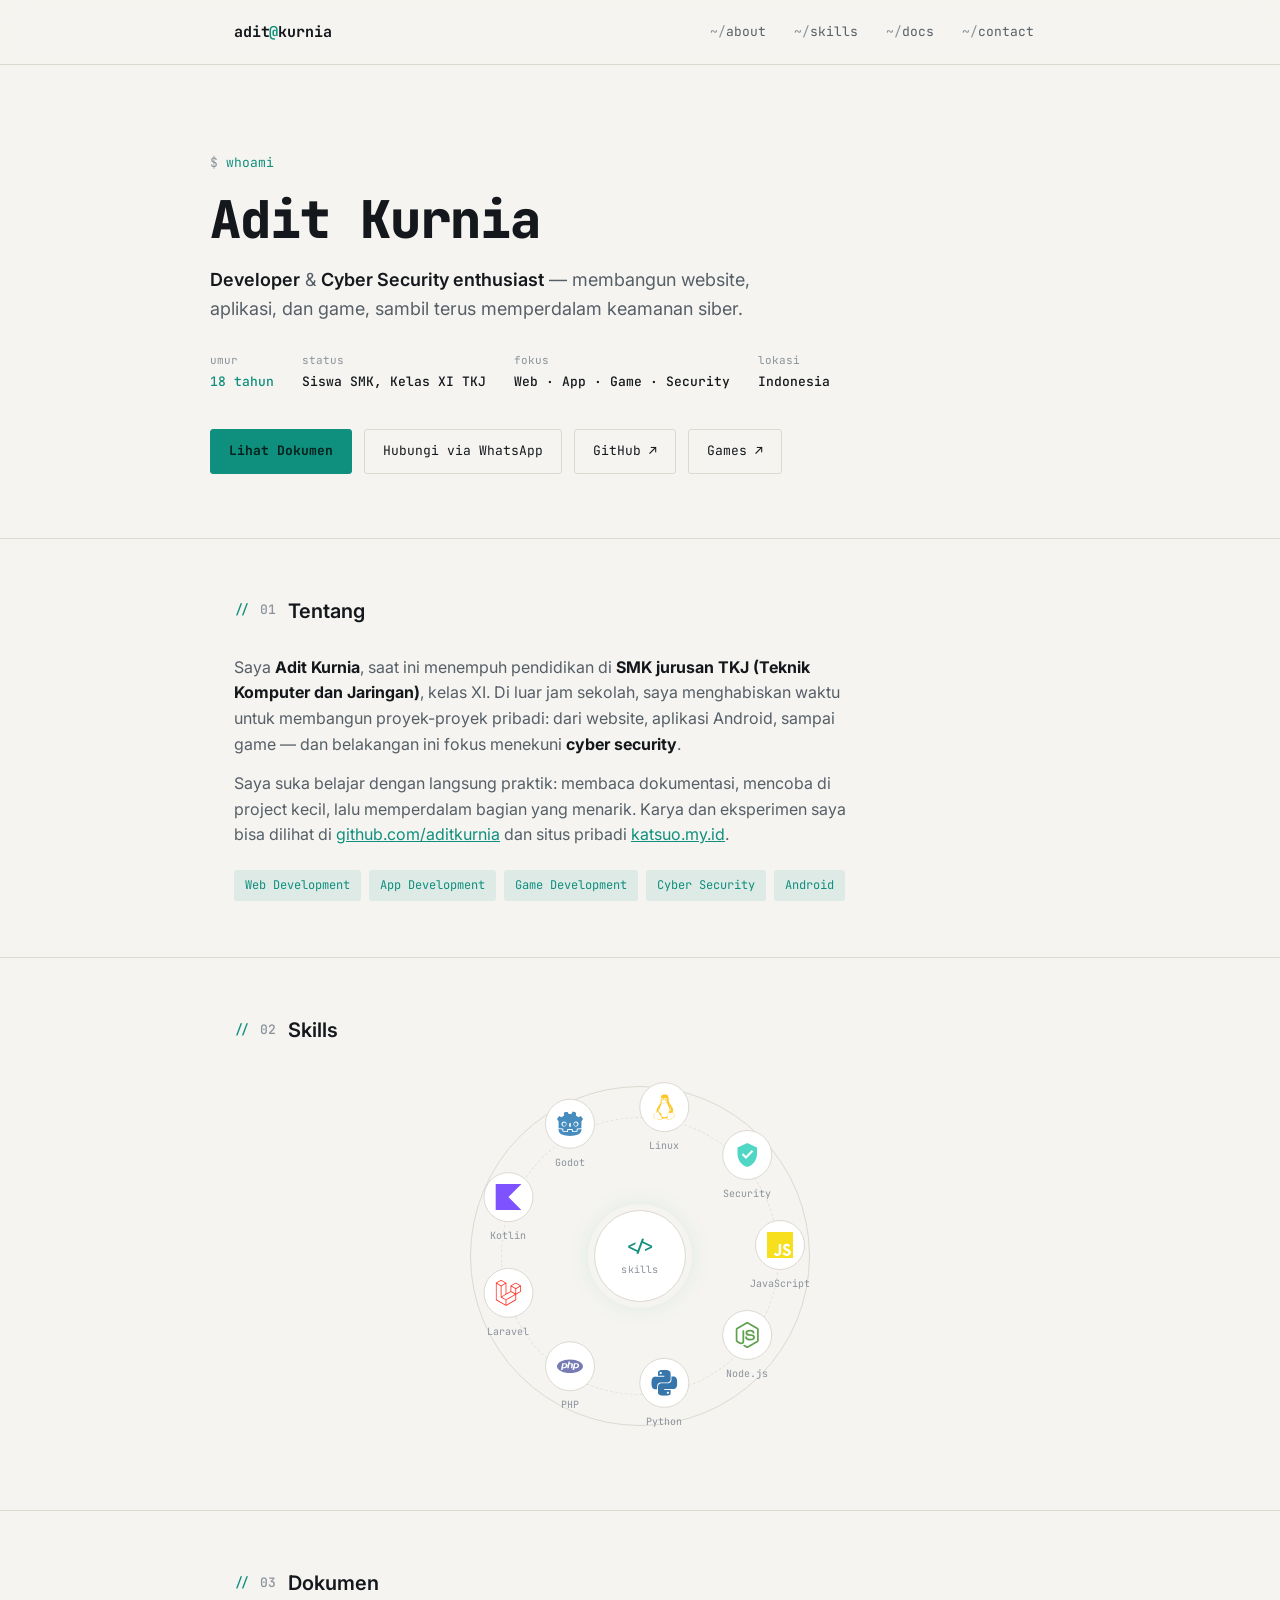
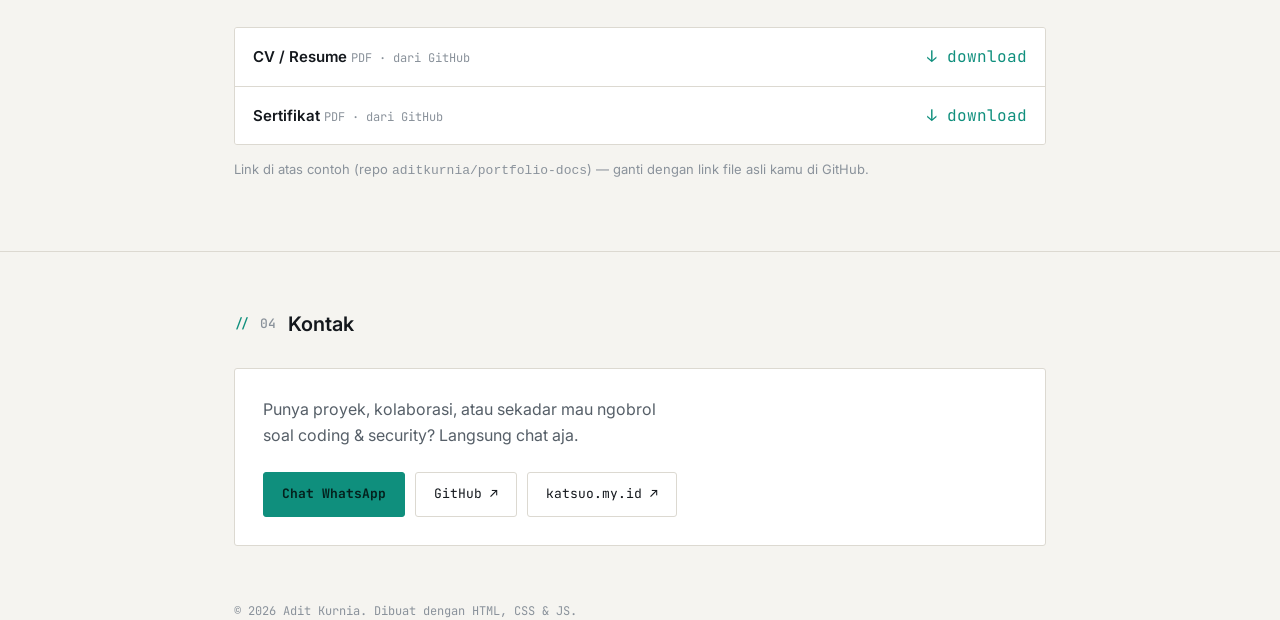
==== commit e25a3a0e: "Update index.html" ====
--- a/index.html
+++ b/index.html
@@ -230,6 +230,8 @@
     * { transition: none !important; }
   }
 </style>
+  <script async src="https://pagead2.googlesyndication.com/pagead/js/adsbygoogle.js?client=ca-pub-9941737096996174"
+     crossorigin="anonymous"></script>
 </head>
 <body>
 
@@ -264,6 +266,8 @@
       <a class="btn btn-primary" href="#docs">Lihat Dokumen</a>
       <a class="btn btn-ghost" href="#contact">Hubungi via WhatsApp</a>
       <a class="btn btn-ghost" href="https://github.com/aditkurnia" target="_blank" rel="noopener">GitHub ↗</a>
+      <a class="btn btn-ghost" href="https://katsuo.my.id/burung.html" target="_blank" rel="noopener">Games ↗</a>
+   
     </div>
   </section>
 
